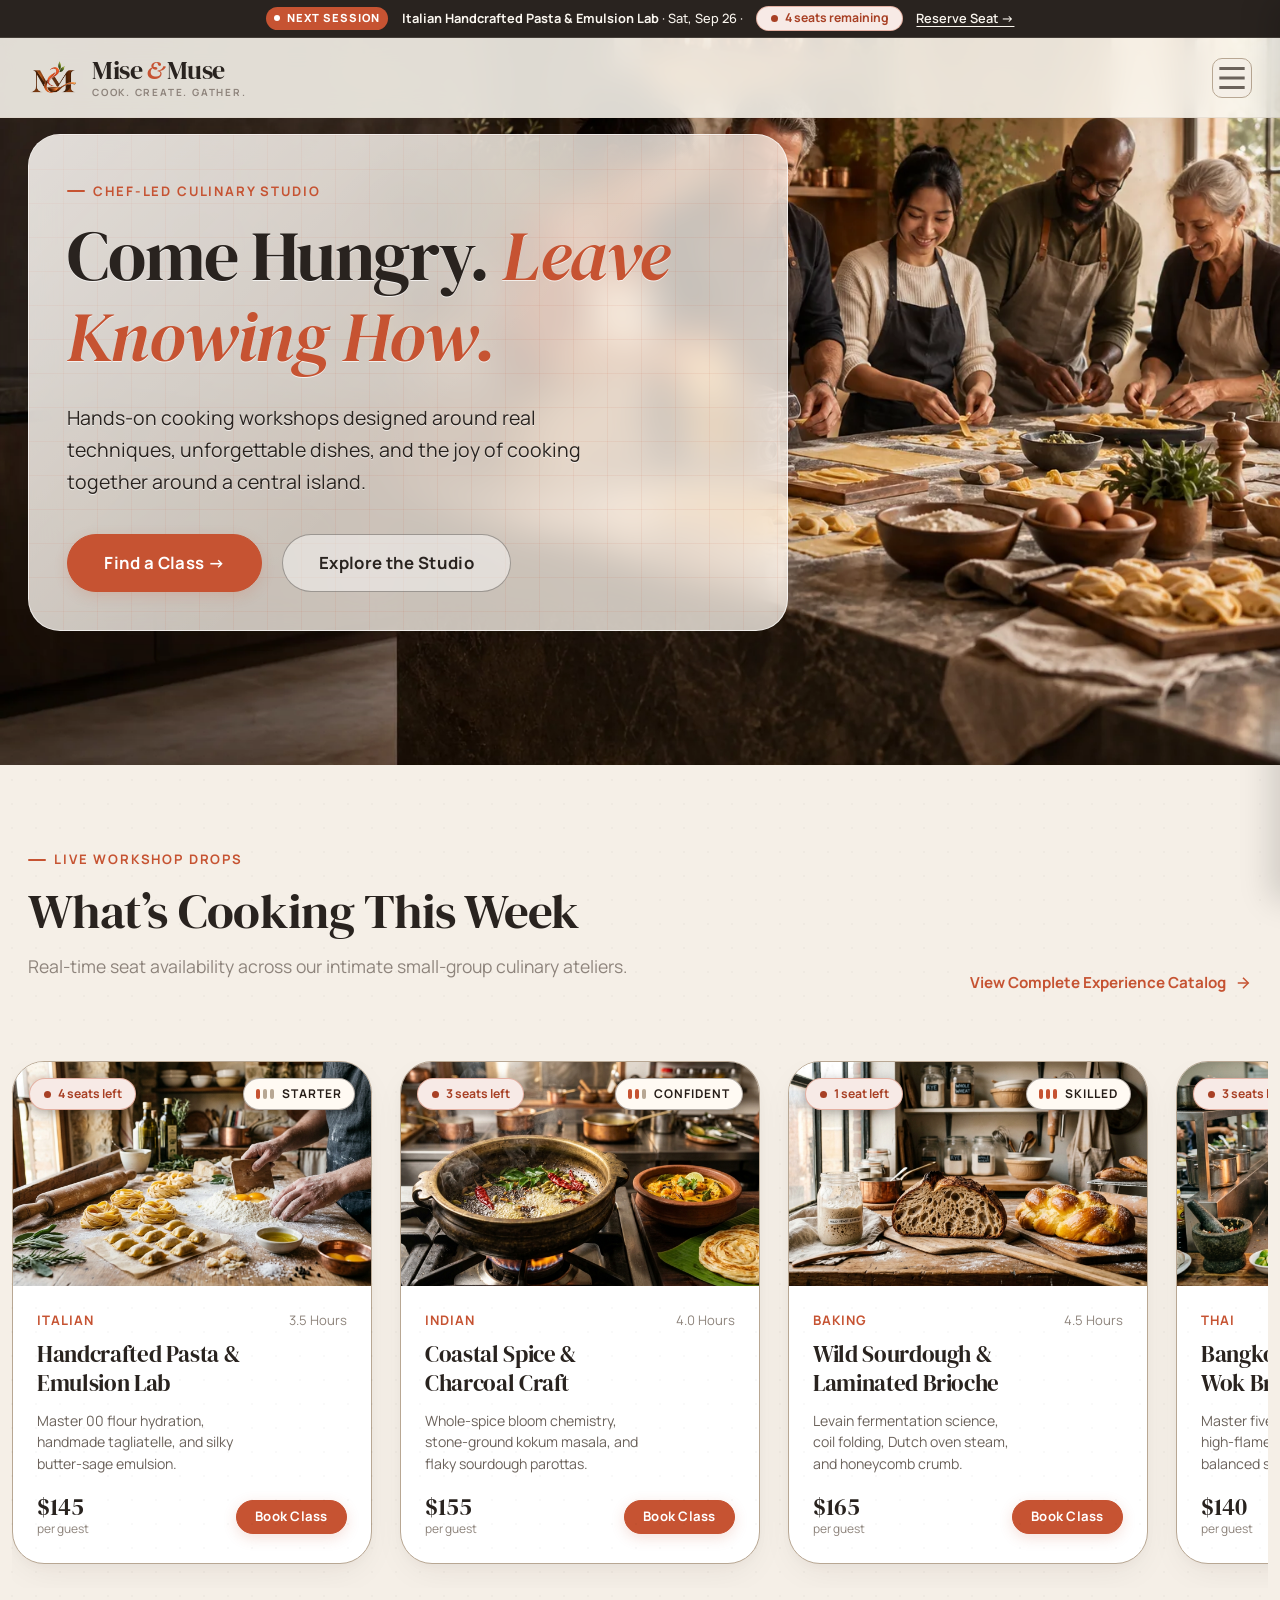
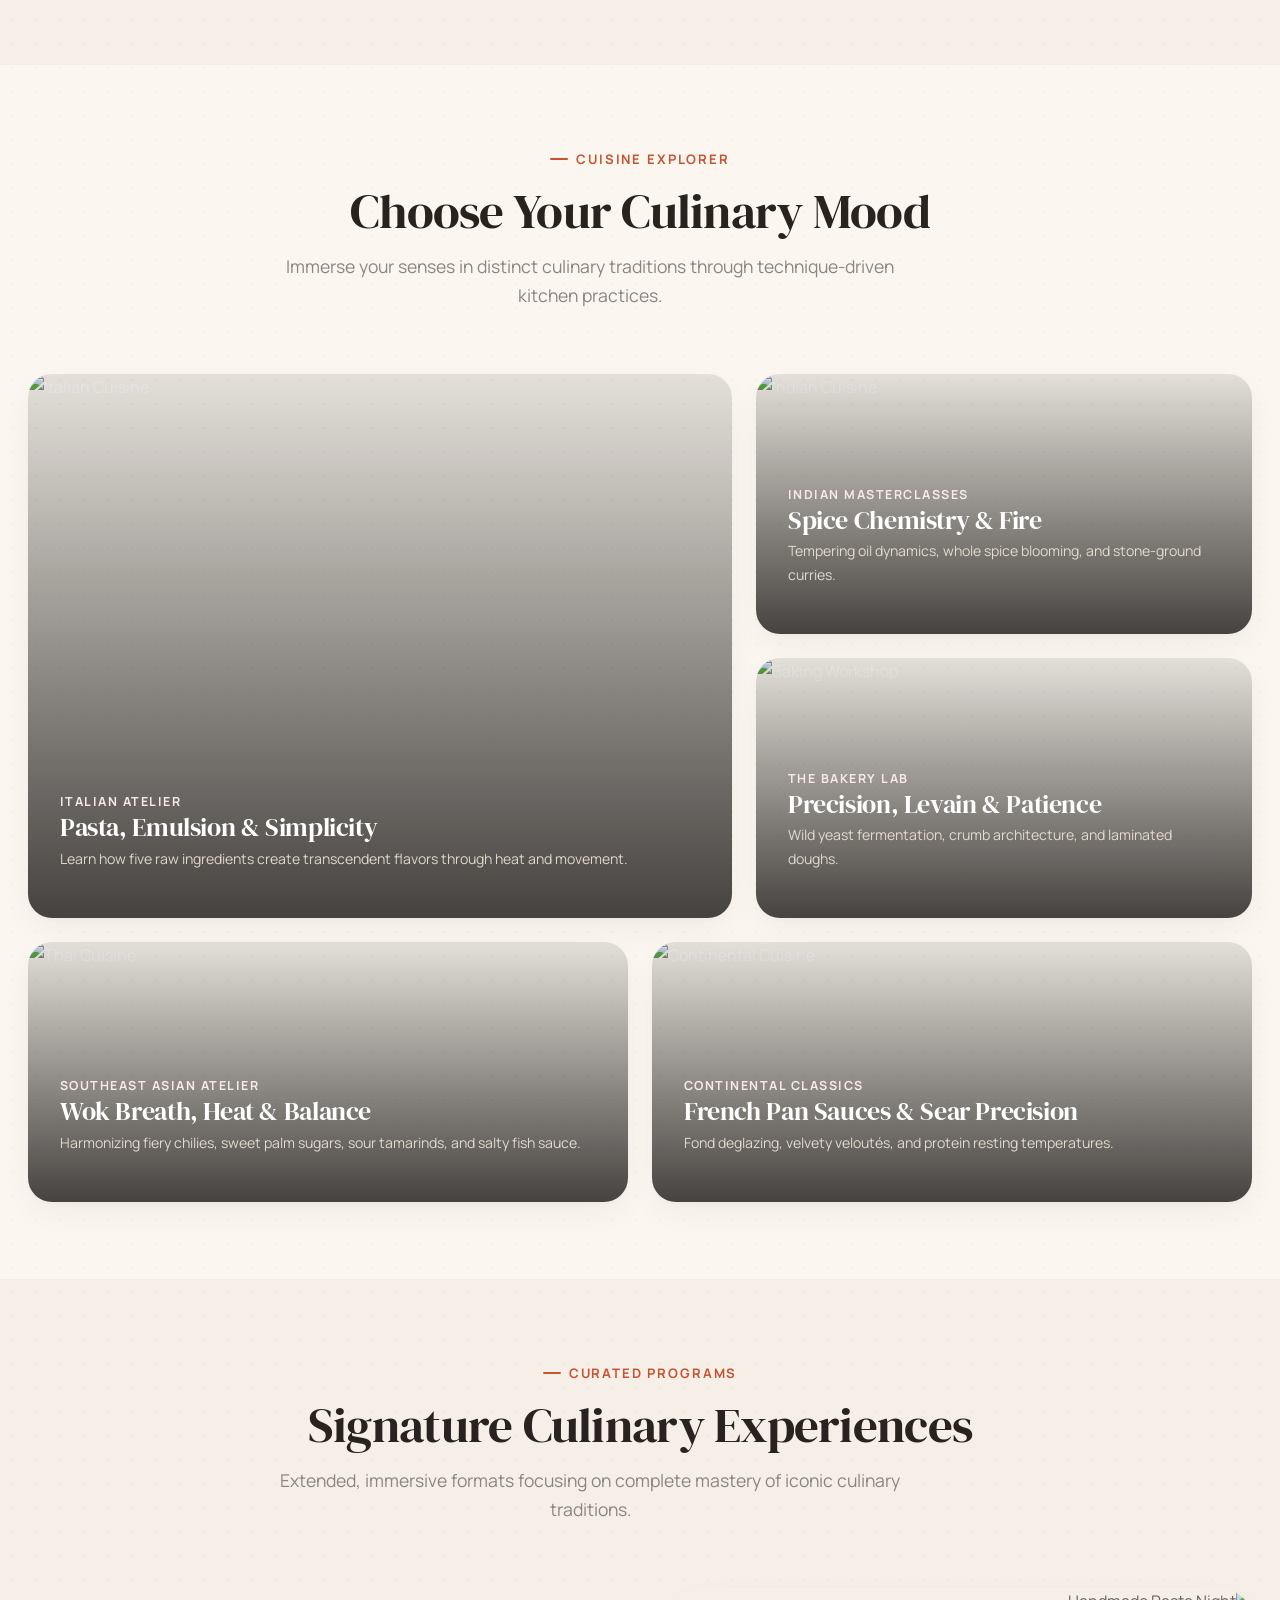
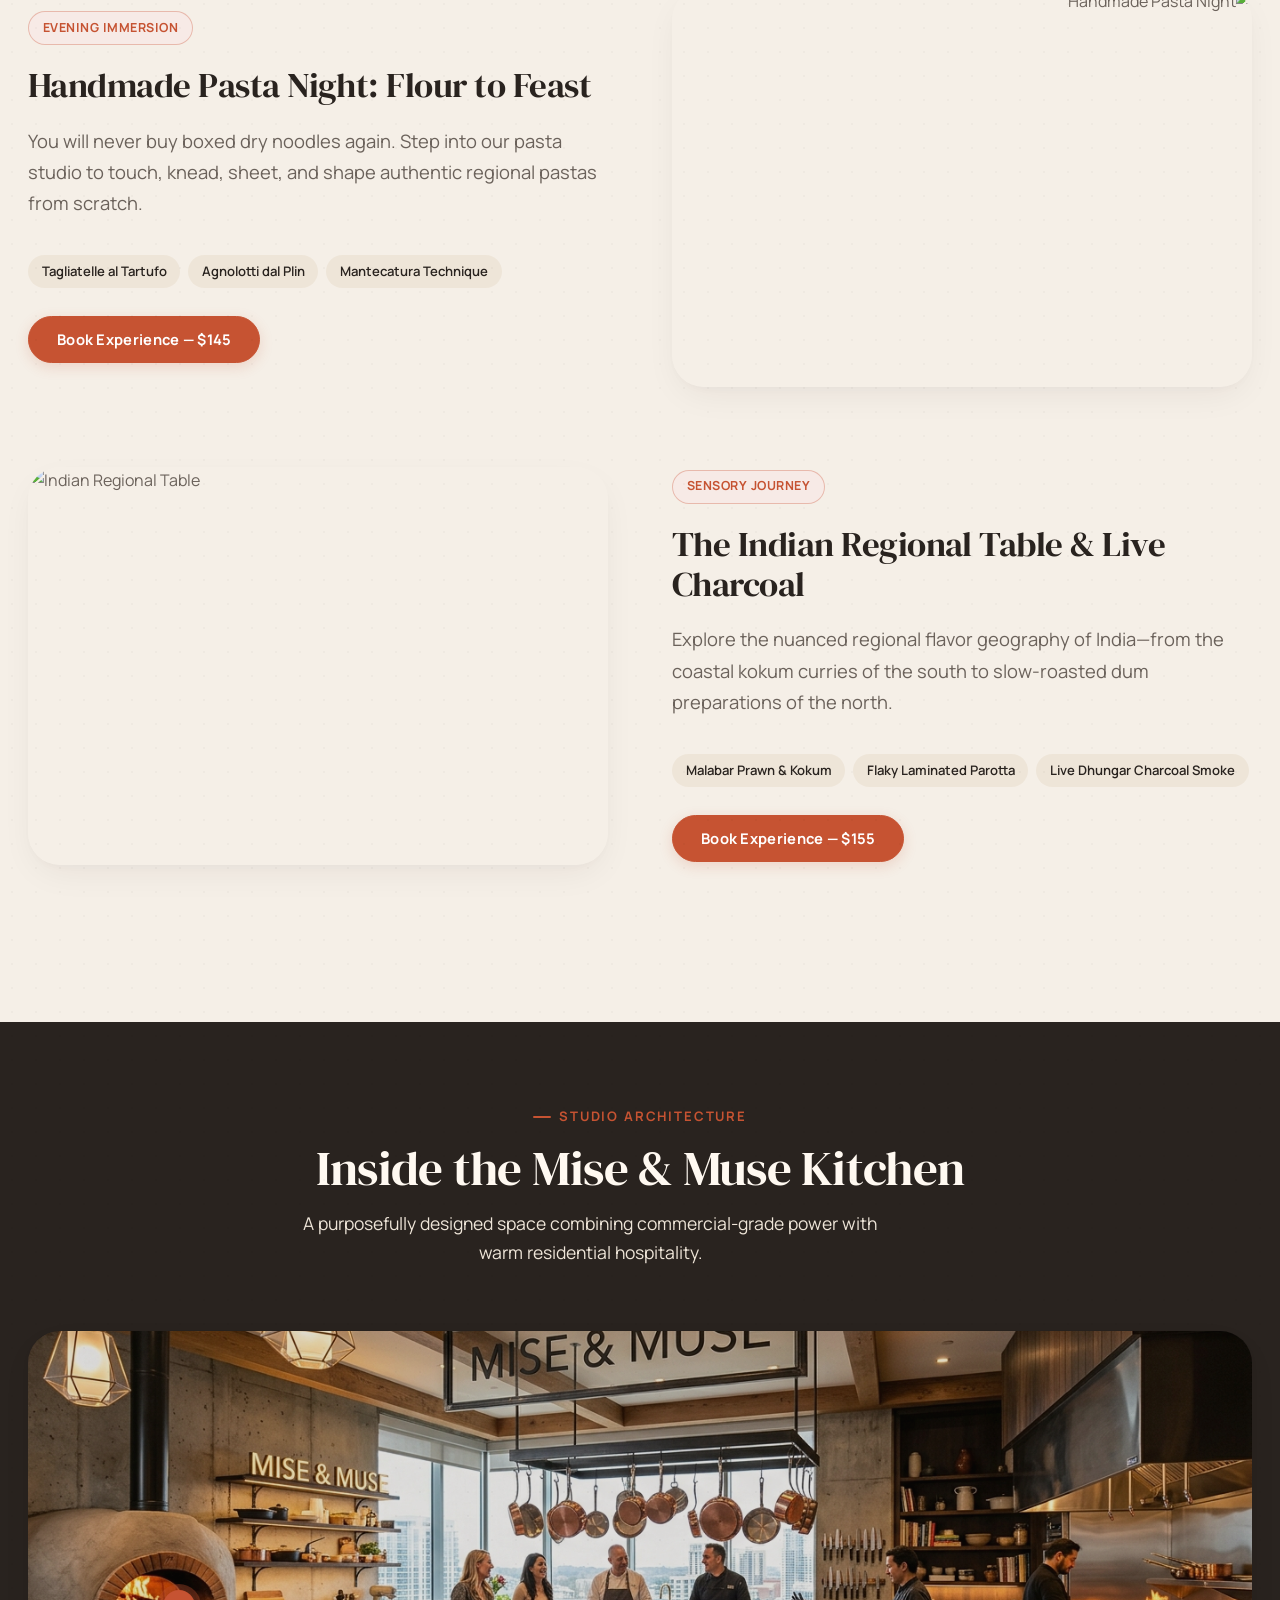
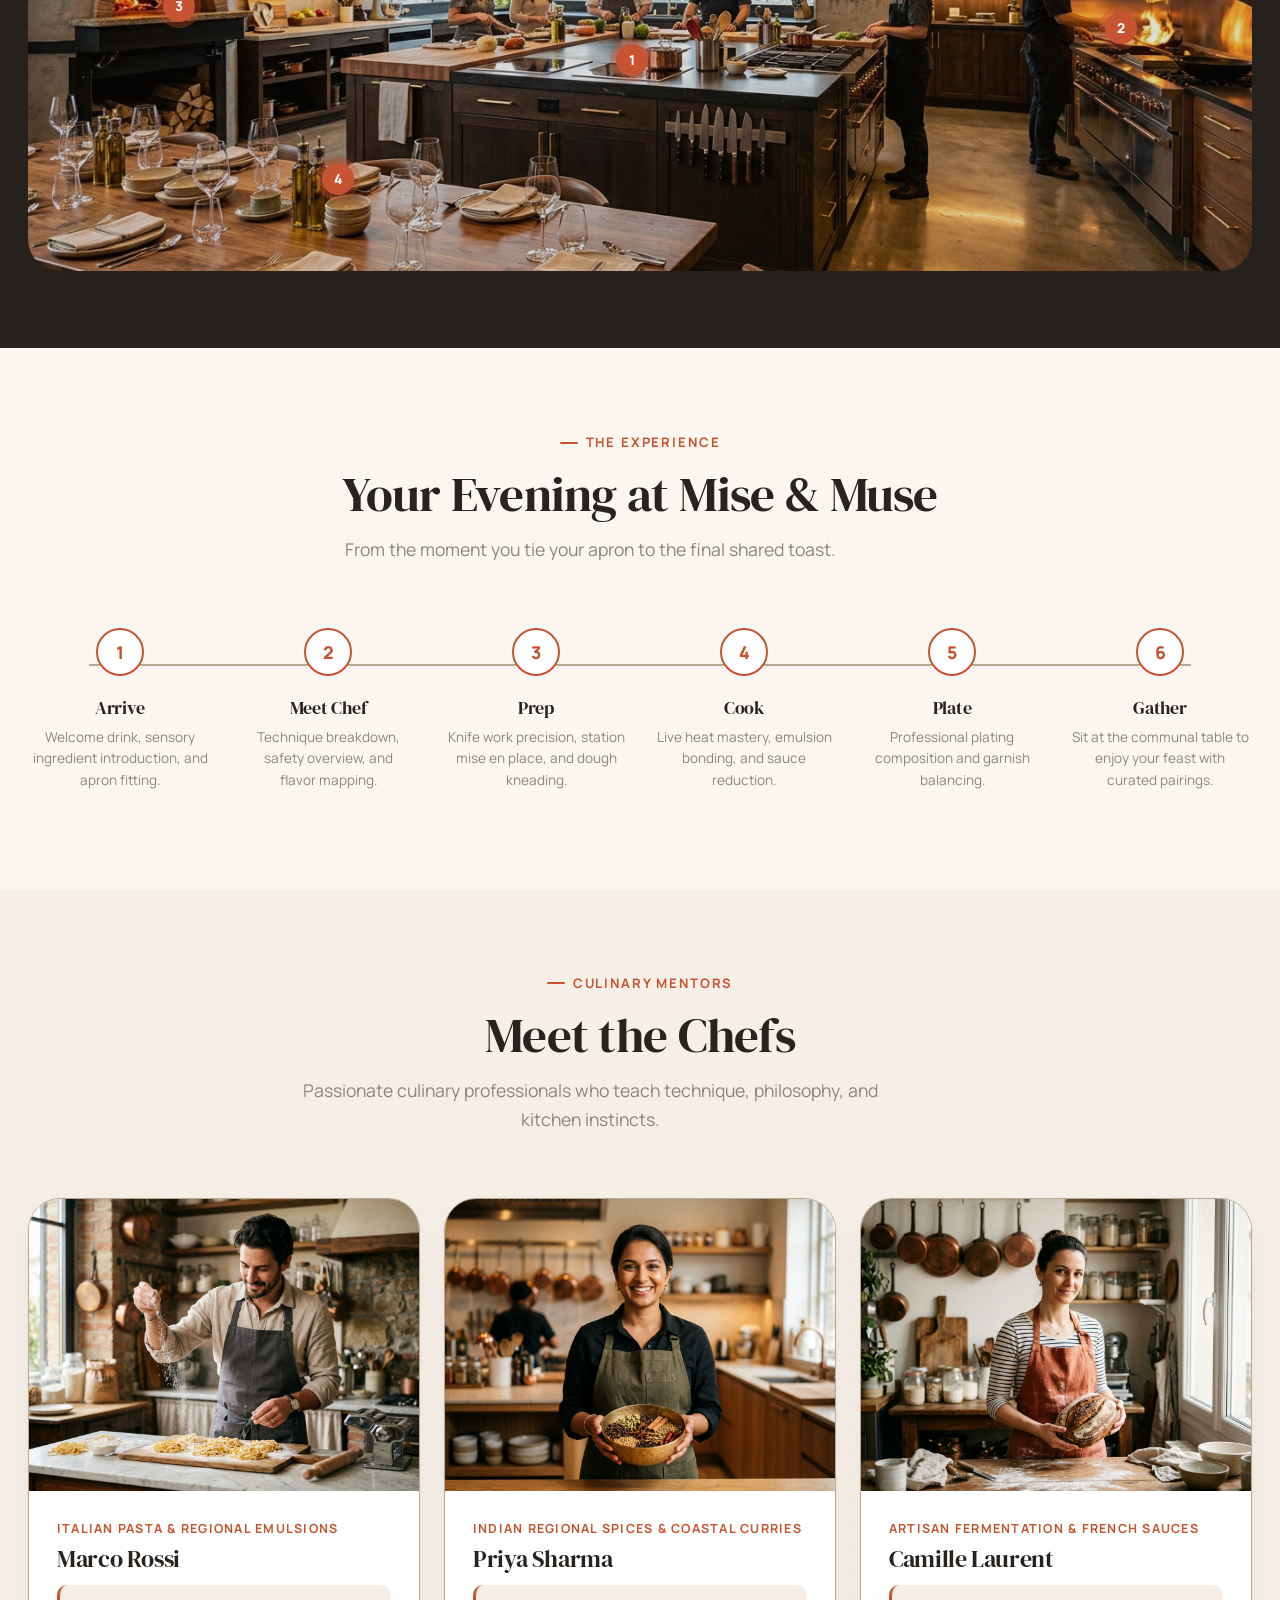
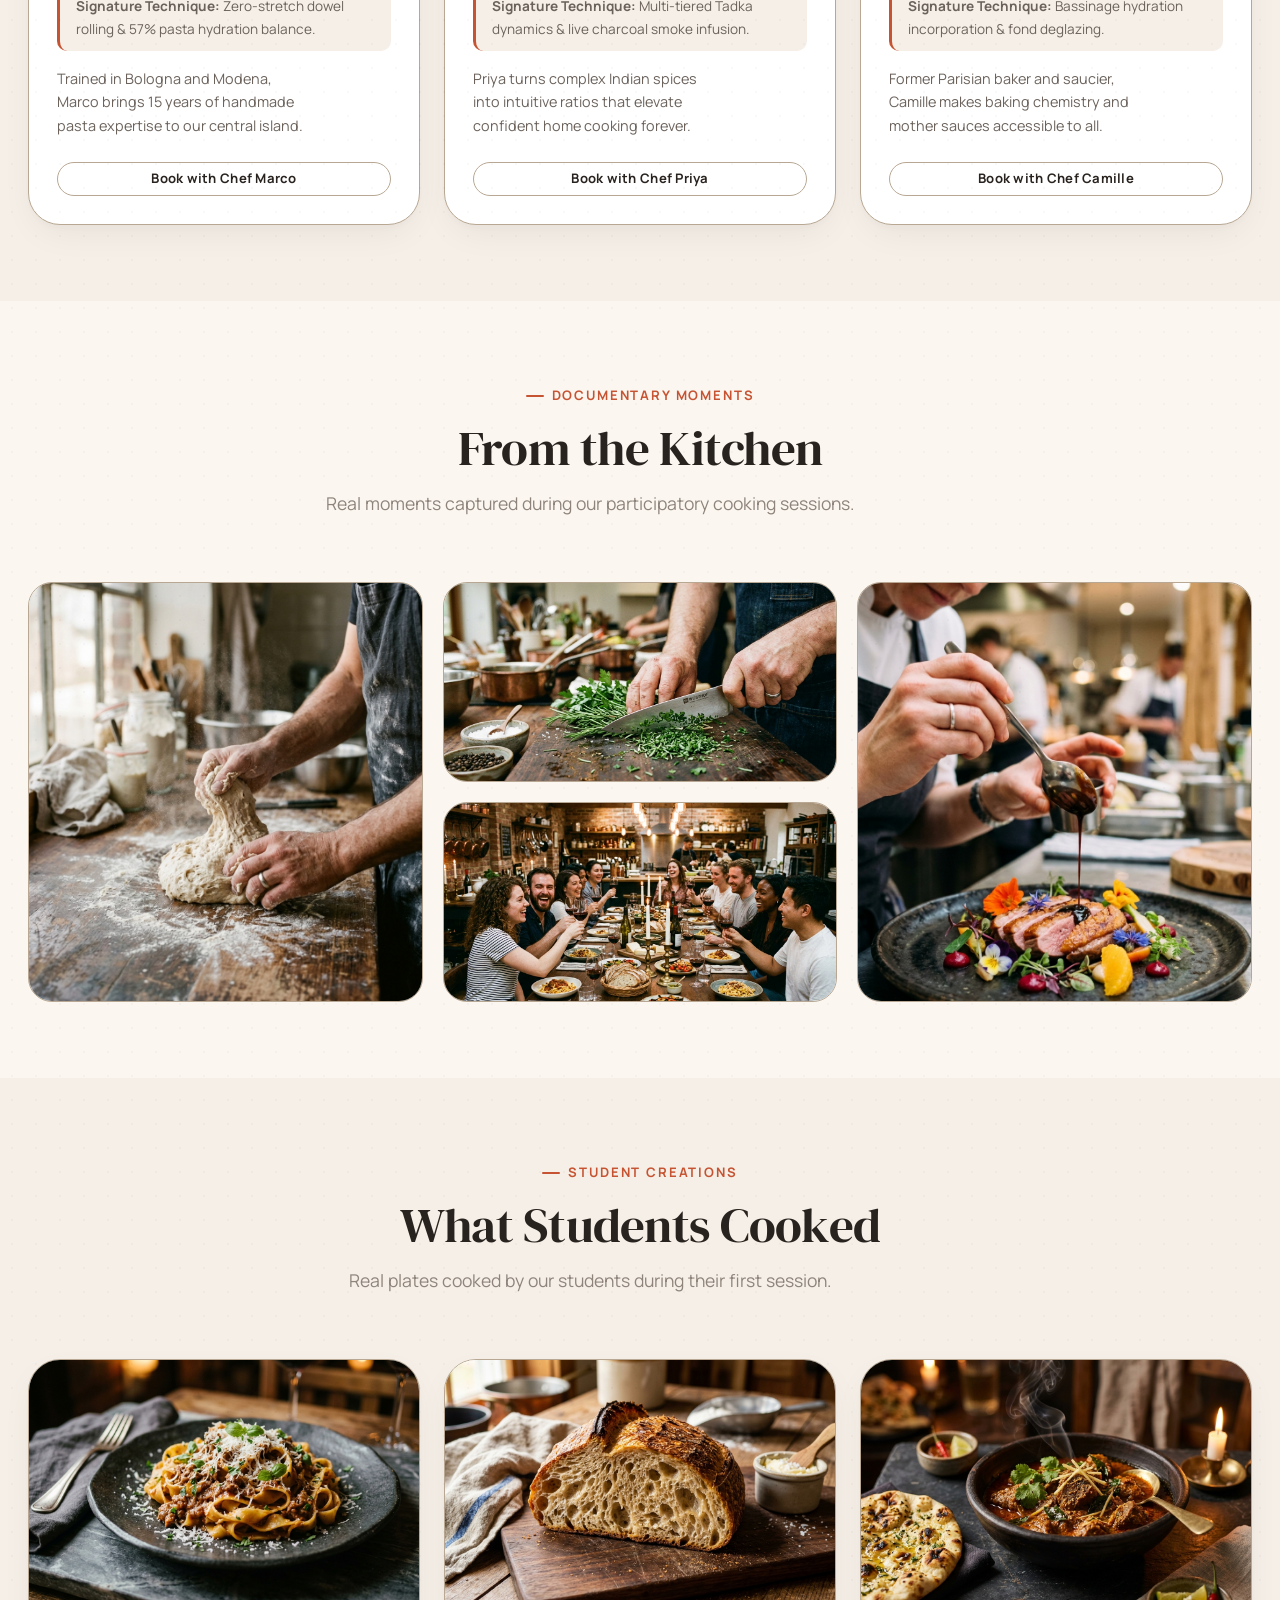
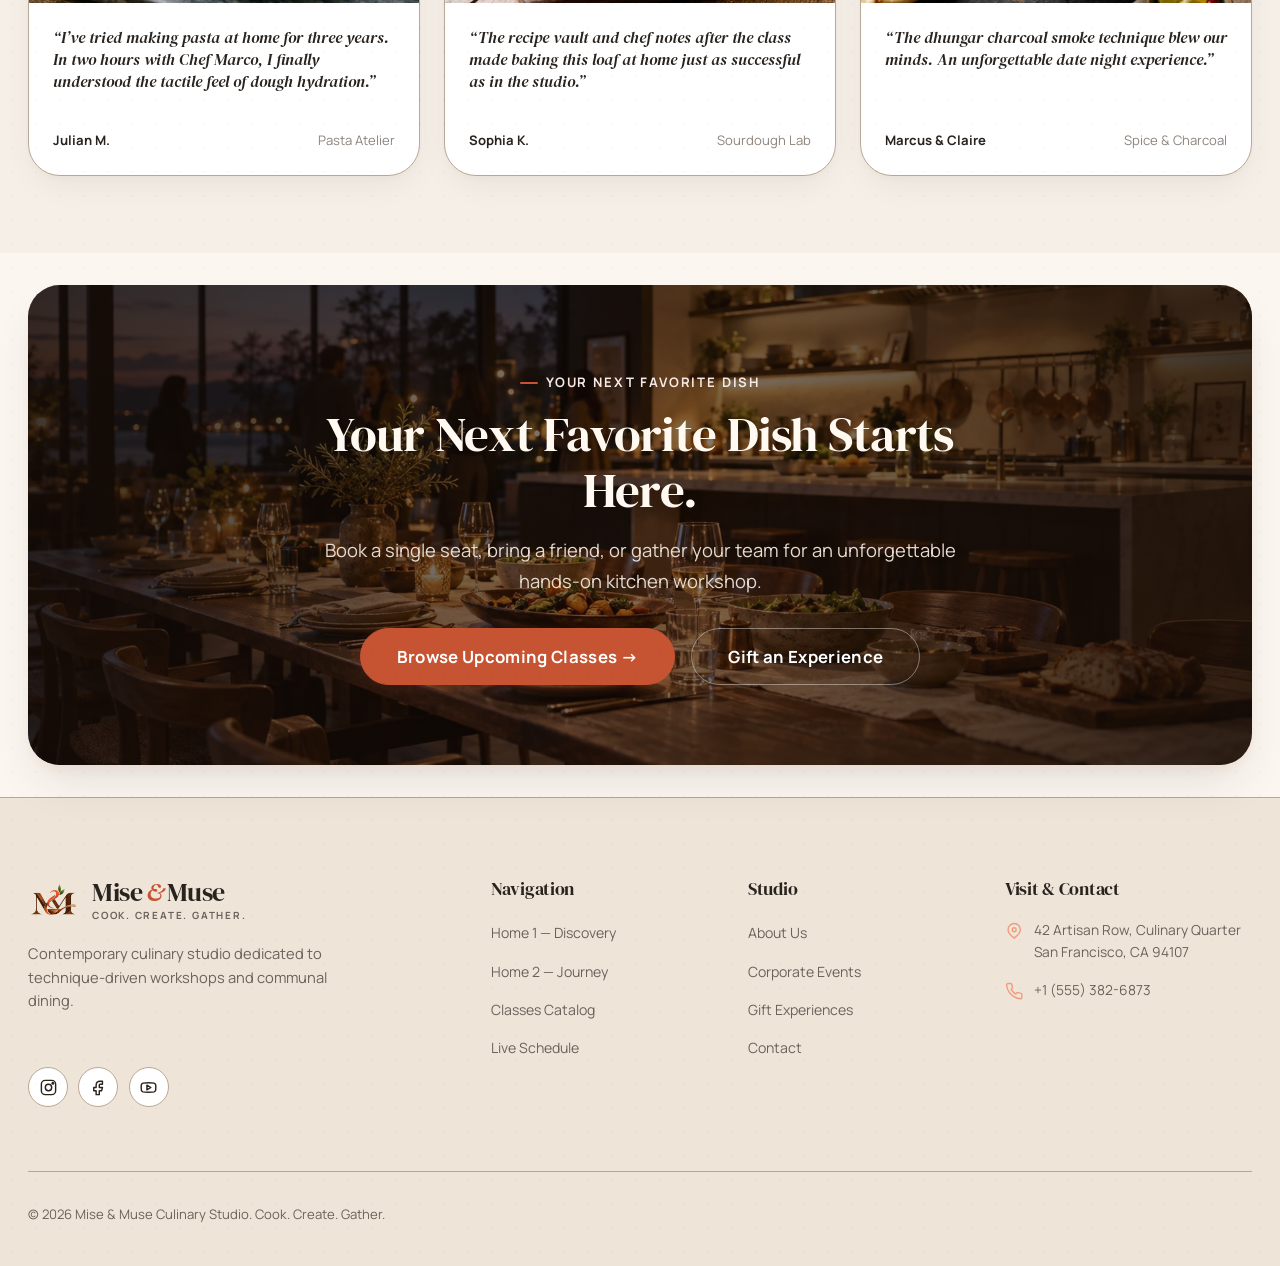
==== index.html @ dfb67cdf "intial changes committed" ====
<!DOCTYPE html>
<html lang="en" dir="ltr" data-theme="light">
<head>
  <meta charset="UTF-8">
  <meta name="viewport" content="width=device-width, initial-scale=1.0">
  <title>Mise & Muse | Culinary Studio — Cook. Create. Gather.</title>
  <meta name="description" content="A 2026 premium culinary experience platform. Chef-led hands-on cooking workshops, live seat availability, sensory discovery, and student recipe vault.">
  
  <!-- Favicon / Browser Icon -->
  <link rel="icon" type="image/png" href="assets/logo.png">
  <link rel="apple-touch-icon" href="assets/logo.png">

  <!-- CSS Stylesheets -->
  <link rel="stylesheet" href="css/main.css">
  <link rel="stylesheet" href="css/header.css">
  <link rel="stylesheet" href="css/buttons.css">
  <link rel="stylesheet" href="css/editorial.css?v=6">
  <link rel="stylesheet" href="css/classes.css?v=2">
  <link rel="stylesheet" href="css/schedule.css">
  <link rel="stylesheet" href="css/booking.css">
  <link rel="stylesheet" href="css/footer.css">
  <link rel="stylesheet" href="css/dark-theme.css">
  <link rel="stylesheet" href="css/rtl.css">
  <link rel="stylesheet" href="css/responsive.css">
</head>
<body class="texture-grain">

  <!-- Live "What's Cooking Next" Top Strip -->
  <div class="live-cooking-strip" id="liveCookingStrip">
    <div class="live-strip-content">
      <span class="live-indicator"><span class="live-pulse"></span> Live Schedule</span>
      <span>Italian Pasta Lab · Saturday · 4 seats remaining</span>
      <a href="classes.html" class="live-strip-link">Reserve Seat →</a>
    </div>
  </div>

  <!-- Sticky Editorial Header -->
  <header class="site-header">
    <div class="container header-container">
      <a href="index.html" class="brand-logo" id="headerBrandLogo" aria-label="Mise & Muse — Cook. Create. Gather. — Home">
        <img src="assets/logo.png" alt="Mise & Muse" class="brand-logo-img">
        <span class="brand-text">
          <span class="brand-name">Mise <span class="brand-amp">&amp;</span> Muse</span>
          <span class="brand-tagline">Cook. Create. Gather.</span>
        </span>
      </a>

      <!-- Desktop Navigation -->
      <nav class="main-nav" aria-label="Main Navigation">
        <a href="index.html" class="nav-link active">Home 1</a>
        <a href="home-journey.html" class="nav-link">Home 2</a>
        <a href="about.html" class="nav-link">About</a>
        <a href="classes.html" class="nav-link">Classes</a>
        <a href="schedule.html" class="nav-link">Schedule</a>
        <a href="gift-experiences.html" class="nav-link">Gift Experiences</a>
        <a href="corporate-events.html" class="nav-link">Corporate</a>
        <a href="contact.html" class="nav-link">Contact</a>
      </nav>

      <!-- Action Controls -->
      <div class="header-actions">
        <a href="dashboard.html" class="btn btn-primary btn-sm" id="btnHeaderMyClasses">Dashboard</a>
        <a href="login.html" class="btn btn-outline btn-xs" style="display:none; @media(min-width:768px){display:inline-flex;}">Student Login</a>
        
        <!-- Theme Toggle -->
        <button class="control-btn theme-toggle-btn" aria-label="Toggle Theme" title="Toggle Light/Dark Theme">
          <svg viewBox="0 0 24 24" fill="none" stroke="currentColor" stroke-width="2"><path d="M21 12.79A9 9 0 1 1 11.21 3 7 7 0 0 0 21 12.79z"></path></svg>
        </button>

        <!-- RTL/LTR Toggle -->
        <button class="control-btn rtl-toggle-btn" aria-label="Toggle Direction" title="Toggle RTL/LTR Direction">
          <svg viewBox="0 0 24 24" fill="none" stroke="currentColor" stroke-width="2"><polyline points="16 3 21 3 21 8"></polyline><line x1="4" y1="20" x2="21" y2="3"></line><polyline points="21 16 21 21 16 21"></polyline><line x1="15" y1="15" x2="21" y2="21"></line><line x1="4" y1="4" x2="9" y2="9"></line></svg>
        </button>

        <!-- Mobile Menu Toggle -->
        <button class="mobile-toggle" aria-label="Toggle mobile menu">
          <span></span>
          <span></span>
          <span></span>
        </button>
      </div>
    </div>
  </header>

  <!-- Mobile Off-Canvas Drawer -->
  <div class="drawer-backdrop"></div>
  <div class="mobile-drawer">
    <div>
      <div class="drawer-header">
        <a href="index.html" class="brand-logo" aria-label="Mise & Muse — Cook. Create. Gather. — Home">
          <img src="assets/logo.png" alt="Mise & Muse" class="brand-logo-img">
          <span class="brand-text">
            <span class="brand-name">Mise <span class="brand-amp">&amp;</span> Muse</span>
            <span class="brand-tagline">Cook. Create. Gather.</span>
          </span>
        </a>
      </div>
      <nav class="drawer-nav">
        <a href="index.html" class="nav-link active">Home 1 — Culinary Experience</a>
        <a href="home-journey.html" class="nav-link">Home 2 — The Culinary Journey</a>
        <a href="about.html" class="nav-link">About Our Kitchen</a>
        <a href="classes.html" class="nav-link">Classes & Workshops</a>
        <a href="schedule.html" class="nav-link">Live Schedule & Calendar</a>
        <a href="gift-experiences.html" class="nav-link">Gift Experiences</a>
        <a href="corporate-events.html" class="nav-link">Corporate Team Events</a>
        <a href="contact.html" class="nav-link">Visit & Contact</a>
        <a href="dashboard.html" class="nav-link" style="color:var(--primary); font-weight:700;">My Kitchen & Passport</a>
      </nav>
    </div>
    <div class="drawer-footer">
      <a href="login.html" class="btn btn-outline btn-sm" style="width:100%;">Student Login</a>
      <div class="drawer-controls">
        <button class="btn btn-outline btn-sm theme-toggle-btn" style="flex:1;">Theme</button>
        <button class="btn btn-outline btn-sm rtl-toggle-btn" style="flex:1;">RTL / LTR</button>
      </div>
    </div>
  </div>

  <main>
    <!-- 00 — HERO SECTION -->
    <section class="section section-hero hero-editorial banner-hero" style="--banner-image: url('../assets/banners/home-hero.webp');">
      <div class="container">
        <div class="hero-grid hero-single-banner">
          <div class="hero-content hero-blur-grid">
            <span class="section-eyebrow">Chef-Led Culinary Studio</span>
            <h1 class="hero-title">Come Hungry. <em>Leave Knowing How.</em></h1>
            <p class="hero-lead">
              Hands-on cooking workshops designed around real techniques, unforgettable dishes, and the joy of cooking together around a central island.
            </p>
            <div class="hero-cta-group">
              <a href="classes.html" class="btn btn-primary btn-lg">Find a Class →</a>
              <a href="about.html" class="btn btn-outline btn-lg">Explore the Studio</a>
            </div>
          </div>

        </div>
      </div>
    </section>

    <!-- 01 — WHAT'S COOKING (Horizontal Rail) -->
    <section class="section bg-surface">
      <div class="container">
        <div class="section-header" style="display:flex; justify-content:space-between; align-items:flex-end; flex-wrap:wrap; gap:1.5rem;">
          <div>
            <span class="section-eyebrow">Live Workshop Drops</span>
            <h2>What’s Cooking This Week</h2>
            <p class="section-subtitle">Real-time seat availability across our intimate small-group culinary ateliers.</p>
          </div>
          <a href="classes.html" class="btn-link-editorial">
            View Complete Experience Catalog
            <svg width="18" height="18" viewBox="0 0 24 24" fill="none" stroke="currentColor" stroke-width="2"><line x1="5" y1="12" x2="19" y2="12"></line><polyline points="12 5 19 12 12 19"></polyline></svg>
          </a>
        </div>

        <div class="class-rail-wrap">
          <div class="class-rail-track">
            <!-- Card 1 -->
            <div class="rail-card">
              <article class="class-card">
                <div class="class-card-media">
                  <img src="images/classes/pasta-lab.jpg" alt="Italian Handcrafted Pasta" class="class-card-img">
                  <div class="class-card-badges">
                    <span class="seat-pill status-few">4 seats left</span>
                    <span class="difficulty-pill" data-level="STARTER">
                      <span class="difficulty-bars"><span class="difficulty-bar"></span><span class="difficulty-bar"></span><span class="difficulty-bar"></span></span>
                      Starter
                    </span>
                  </div>
                </div>
                <div class="class-card-body">
                  <div class="class-card-meta-top">
                    <span class="class-cuisine-tag">Italian</span>
                    <span>3.5 Hours</span>
                  </div>
                  <h3 class="class-card-title"><a href="class-detail.html?id=pasta-lab"><span>Handcrafted Pasta &amp;</span><span>Emulsion Lab</span></a></h3>
                  <p class="class-skill-summary"><span>Master 00 flour hydration,</span><span>handmade tagliatelle, and silky</span><span>butter-sage emulsion.</span></p>
                  <div class="class-card-footer">
                    <div class="class-price">
                      <span class="price-amount">$145</span>
                      <span class="price-unit">per guest</span>
                    </div>
                    <button class="btn btn-primary btn-sm" onclick="window.openBookingModal('pasta-lab')">Book Class</button>
                  </div>
                </div>
              </article>
            </div>

            <!-- Card 2 -->
            <div class="rail-card">
              <article class="class-card">
                <div class="class-card-media">
                  <img src="images/classes/spice-technique.jpg" alt="Modern Indian Coastal Spice" class="class-card-img">
                  <div class="class-card-badges">
                    <span class="seat-pill status-available">3 seats left</span>
                    <span class="difficulty-pill" data-level="CONFIDENT">
                      <span class="difficulty-bars"><span class="difficulty-bar"></span><span class="difficulty-bar"></span><span class="difficulty-bar"></span></span>
                      Confident
                    </span>
                  </div>
                </div>
                <div class="class-card-body">
                  <div class="class-card-meta-top">
                    <span class="class-cuisine-tag">Indian</span>
                    <span>4.0 Hours</span>
                  </div>
                  <h3 class="class-card-title"><a href="class-detail.html?id=spice-technique"><span>Coastal Spice &amp;</span><span>Charcoal Craft</span></a></h3>
                  <p class="class-skill-summary"><span>Whole-spice bloom chemistry,</span><span>stone-ground kokum masala, and</span><span>flaky sourdough parottas.</span></p>
                  <div class="class-card-footer">
                    <div class="class-price">
                      <span class="price-amount">$155</span>
                      <span class="price-unit">per guest</span>
                    </div>
                    <button class="btn btn-primary btn-sm" onclick="window.openBookingModal('spice-technique')">Book Class</button>
                  </div>
                </div>
              </article>
            </div>

            <!-- Card 3 -->
            <div class="rail-card">
              <article class="class-card">
                <div class="class-card-media">
                  <img src="images/classes/artisan-sourdough.jpg" alt="Wild Sourdough" class="class-card-img">
                  <div class="class-card-badges">
                    <span class="seat-pill status-few">1 seat left</span>
                    <span class="difficulty-pill" data-level="SKILLED">
                      <span class="difficulty-bars"><span class="difficulty-bar"></span><span class="difficulty-bar"></span><span class="difficulty-bar"></span></span>
                      Skilled
                    </span>
                  </div>
                </div>
                <div class="class-card-body">
                  <div class="class-card-meta-top">
                    <span class="class-cuisine-tag">Baking</span>
                    <span>4.5 Hours</span>
                  </div>
                  <h3 class="class-card-title"><a href="class-detail.html?id=artisan-sourdough"><span>Wild Sourdough &amp;</span><span>Laminated Brioche</span></a></h3>
                  <p class="class-skill-summary"><span>Levain fermentation science,</span><span>coil folding, Dutch oven steam,</span><span>and honeycomb crumb.</span></p>
                  <div class="class-card-footer">
                    <div class="class-price">
                      <span class="price-amount">$165</span>
                      <span class="price-unit">per guest</span>
                    </div>
                    <button class="btn btn-primary btn-sm" onclick="window.openBookingModal('artisan-sourdough')">Book Class</button>
                  </div>
                </div>
              </article>
            </div>

            <!-- Card 4 -->
            <div class="rail-card">
              <article class="class-card">
                <div class="class-card-media">
                  <img src="images/classes/bangkok-street.jpg" alt="Thai Street Food" class="class-card-img">
                  <div class="class-card-badges">
                    <span class="seat-pill status-available">3 seats left</span>
                    <span class="difficulty-pill" data-level="CONFIDENT">
                      <span class="difficulty-bars"><span class="difficulty-bar"></span><span class="difficulty-bar"></span><span class="difficulty-bar"></span></span>
                      Confident
                    </span>
                  </div>
                </div>
                <div class="class-card-body">
                  <div class="class-card-meta-top">
                    <span class="class-cuisine-tag">Thai</span>
                    <span>3.5 Hours</span>
                  </div>
                  <h3 class="class-card-title"><a href="class-detail.html?id=bangkok-street-lab"><span>Bangkok Market:</span><span>Wok Breath &amp; Balance</span></a></h3>
                  <p class="class-skill-summary"><span>Master five Thai flavor pillars,</span><span>high-flame wok control, and</span><span>balanced street-food sauces.</span></p>
                  <div class="class-card-footer">
                    <div class="class-price">
                      <span class="price-amount">$140</span>
                      <span class="price-unit">per guest</span>
                    </div>
                    <button class="btn btn-primary btn-sm" onclick="window.openBookingModal('bangkok-street-lab')">Book Class</button>
                  </div>
                </div>
              </article>
            </div>
          </div>
        </div>
      </div>
    </section>

    <!-- 02 — CHOOSE YOUR CULINARY MOOD (Asymmetric Editorial Tiles) -->
    <section class="section">
      <div class="container">
        <div class="section-header text-center">
          <span class="section-eyebrow">Cuisine Explorer</span>
          <h2>Choose Your Culinary Mood</h2>
          <p class="section-subtitle">Immerse your senses in distinct culinary traditions through technique-driven kitchen practices.</p>
        </div>

        <div class="mood-tiles-grid">
          <a href="classes.html?cuisine=Italian" class="mood-tile mood-tile-1">
            <img src="https://images.unsplash.com/photo-1546549032-9571cd6b27df?q=80&w=1000&auto=format&fit=crop" alt="Italian Cuisine" class="mood-tile-bg">
            <div class="mood-tile-content">
              <span class="mood-tile-cuisine">Italian Atelier</span>
              <h3 class="mood-tile-title">Pasta, Emulsion & Simplicity</h3>
              <p class="mood-tile-sub">Learn how five raw ingredients create transcendent flavors through heat and movement.</p>
            </div>
          </a>

          <a href="classes.html?cuisine=Indian" class="mood-tile mood-tile-2">
            <img src="https://images.unsplash.com/photo-1589302168068-964664d93dc0?q=80&w=800&auto=format&fit=crop" alt="Indian Cuisine" class="mood-tile-bg">
            <div class="mood-tile-content">
              <span class="mood-tile-cuisine">Indian Masterclasses</span>
              <h3 class="mood-tile-title">Spice Chemistry & Fire</h3>
              <p class="mood-tile-sub">Tempering oil dynamics, whole spice blooming, and stone-ground curries.</p>
            </div>
          </a>

          <a href="classes.html?cuisine=Baking" class="mood-tile mood-tile-3">
            <img src="https://images.unsplash.com/photo-1555507036-ab1f4038808a?q=80&w=800&auto=format&fit=crop" alt="Baking Workshop" class="mood-tile-bg">
            <div class="mood-tile-content">
              <span class="mood-tile-cuisine">The Bakery Lab</span>
              <h3 class="mood-tile-title">Precision, Levain & Patience</h3>
              <p class="mood-tile-sub">Wild yeast fermentation, crumb architecture, and laminated doughs.</p>
            </div>
          </a>

          <a href="classes.html?cuisine=Thai" class="mood-tile mood-tile-4">
            <img src="https://images.unsplash.com/photo-1569718212165-3a8278d5f624?q=80&w=800&auto=format&fit=crop" alt="Thai Cuisine" class="mood-tile-bg">
            <div class="mood-tile-content">
              <span class="mood-tile-cuisine">Southeast Asian Atelier</span>
              <h3 class="mood-tile-title">Wok Breath, Heat & Balance</h3>
              <p class="mood-tile-sub">Harmonizing fiery chilies, sweet palm sugars, sour tamarinds, and salty fish sauce.</p>
            </div>
          </a>

          <a href="classes.html?cuisine=Continental" class="mood-tile mood-tile-5">
            <img src="https://images.unsplash.com/photo-1544025162-d76694265947?q=80&w=800&auto=format&fit=crop" alt="Continental Cuisine" class="mood-tile-bg">
            <div class="mood-tile-content">
              <span class="mood-tile-cuisine">Continental Classics</span>
              <h3 class="mood-tile-title">French Pan Sauces & Sear Precision</h3>
              <p class="mood-tile-sub">Fond deglazing, velvety veloutés, and protein resting temperatures.</p>
            </div>
          </a>
        </div>
      </div>
    </section>

    <!-- 03 — SIGNATURE EXPERIENCES (Varied Split Layouts) -->
    <section class="section bg-surface">
      <div class="container">
        <div class="section-header text-center">
          <span class="section-eyebrow">Curated Programs</span>
          <h2>Signature Culinary Experiences</h2>
          <p class="section-subtitle">Extended, immersive formats focusing on complete mastery of iconic culinary traditions.</p>
        </div>

        <!-- Experience 1 -->
        <div class="signature-experience-item">
          <div class="sig-media">
            <img src="https://images.unsplash.com/photo-1556761223-4c4282c73f77?q=80&w=1000&auto=format&fit=crop" alt="Handmade Pasta Night" class="sig-img">
          </div>
          <div class="sig-content">
            <span class="badge badge-primary">Evening Immersion</span>
            <h3 style="font-size:2.2rem;">Handmade Pasta Night: Flour to Feast</h3>
            <p class="lead">
              You will never buy boxed dry noodles again. Step into our pasta studio to touch, knead, sheet, and shape authentic regional pastas from scratch.
            </p>
            <div class="sig-dishes-tags">
              <span class="sig-dish-tag">Tagliatelle al Tartufo</span>
              <span class="sig-dish-tag">Agnolotti dal Plin</span>
              <span class="sig-dish-tag">Mantecatura Technique</span>
            </div>
            <div style="margin-top:0.5rem;">
              <button class="btn btn-primary" onclick="window.openBookingModal('pasta-lab')">Book Experience — $145</button>
            </div>
          </div>
        </div>

        <!-- Experience 2 -->
        <div class="signature-experience-item">
          <div class="sig-media">
            <img src="https://images.unsplash.com/photo-1618449840665-9ed506d73a34?q=80&w=1000&auto=format&fit=crop" alt="Indian Regional Table" class="sig-img">
          </div>
          <div class="sig-content">
            <span class="badge badge-primary">Sensory Journey</span>
            <h3 style="font-size:2.2rem;">The Indian Regional Table & Live Charcoal</h3>
            <p class="lead">
              Explore the nuanced regional flavor geography of India—from the coastal kokum curries of the south to slow-roasted dum preparations of the north.
            </p>
            <div class="sig-dishes-tags">
              <span class="sig-dish-tag">Malabar Prawn & Kokum</span>
              <span class="sig-dish-tag">Flaky Laminated Parotta</span>
              <span class="sig-dish-tag">Live Dhungar Charcoal Smoke</span>
            </div>
            <div style="margin-top:0.5rem;">
              <button class="btn btn-primary" onclick="window.openBookingModal('spice-technique')">Book Experience — $155</button>
            </div>
          </div>
        </div>
      </div>
    </section>

    <!-- 04 — INSIDE THE KITCHEN (Interactive Hotspots) -->
    <section class="section bg-espresso text-light">
      <div class="container">
        <div class="section-header text-center">
          <span class="section-eyebrow">Studio Architecture</span>
          <h2>Inside the Mise & Muse Kitchen</h2>
          <p class="section-subtitle" style="color:var(--oat);">
            A purposefully designed space combining commercial-grade power with warm residential hospitality.
          </p>
        </div>

        <div class="kitchen-blueprint-wrap">
          <img src="assets/studio-architecture.jpg" alt="Mise & Muse luxury studio kitchen interior and culinary architecture" class="kitchen-blueprint-img">

          <!-- Hotspot 1: Central Island -->
          <div class="hotspot-item" style="top: 58%; left: 48%;">
            <button class="hotspot-pin" aria-label="Central Cooking Island">1</button>
            <div class="hotspot-popover">
              <h4 class="hotspot-popover-title">Central Atelier Island</h4>
              <p style="margin:0; font-size:0.82rem;">12 individual butcher block workstations with induction hobs and Japanese Santoku cutlery.</p>
            </div>
          </div>

          <!-- Hotspot 2: High BTU Wok Station -->
          <div class="hotspot-item" style="top: 52%; left: 88%;">
            <button class="hotspot-pin" aria-label="Wok & Live Fire Station">2</button>
            <div class="hotspot-popover">
              <h4 class="hotspot-popover-title">Live Flame & Wok Range</h4>
              <p style="margin:0; font-size:0.82rem;">100k BTU burner bays delivering genuine wok hei for our Southeast Asian and stir-fry workshops.</p>
            </div>
          </div>

          <!-- Hotspot 3: Stone Baking Deck -->
          <div class="hotspot-item" style="top: 48%; left: 11%;">
            <button class="hotspot-pin" aria-label="Artisan Bakery Deck">3</button>
            <div class="hotspot-popover">
              <h4 class="hotspot-popover-title">Deck Ovens & Proofer</h4>
              <p style="margin:0; font-size:0.82rem;">Refractory stone deck ovens capable of 900°F pizza baking and injected steam sourdough expansion.</p>
            </div>
          </div>

          <!-- Hotspot 4: Communal Gathering Table -->
          <div class="hotspot-item" style="top: 80%; left: 24%;">
            <button class="hotspot-pin" aria-label="Communal Gathering Table">4</button>
            <div class="hotspot-popover">
              <h4 class="hotspot-popover-title">The Long Table</h4>
              <p style="margin:0; font-size:0.82rem;">Reclaimed solid walnut table where students sit with their chef to dine, toast, and share stories.</p>
            </div>
          </div>
        </div>
      </div>
    </section>

    <!-- 05 — YOUR EVENING AT MISE & MUSE (Horizontal Journey) -->
    <section class="section">
      <div class="container">
        <div class="section-header text-center">
          <span class="section-eyebrow">The Experience</span>
          <h2>Your Evening at Mise & Muse</h2>
          <p class="section-subtitle">From the moment you tie your apron to the final shared toast.</p>
        </div>

        <div class="journey-track">
          <div class="journey-step">
            <div class="journey-step-num">1</div>
            <h4 class="journey-step-title">Arrive</h4>
            <p class="journey-step-desc">Welcome drink, sensory ingredient introduction, and apron fitting.</p>
          </div>
          <div class="journey-step">
            <div class="journey-step-num">2</div>
            <h4 class="journey-step-title">Meet Chef</h4>
            <p class="journey-step-desc">Technique breakdown, safety overview, and flavor mapping.</p>
          </div>
          <div class="journey-step">
            <div class="journey-step-num">3</div>
            <h4 class="journey-step-title">Prep</h4>
            <p class="journey-step-desc">Knife work precision, station mise en place, and dough kneading.</p>
          </div>
          <div class="journey-step">
            <div class="journey-step-num">4</div>
            <h4 class="journey-step-title">Cook</h4>
            <p class="journey-step-desc">Live heat mastery, emulsion bonding, and sauce reduction.</p>
          </div>
          <div class="journey-step">
            <div class="journey-step-num">5</div>
            <h4 class="journey-step-title">Plate</h4>
            <p class="journey-step-desc">Professional plating composition and garnish balancing.</p>
          </div>
          <div class="journey-step">
            <div class="journey-step-num">6</div>
            <h4 class="journey-step-title">Gather</h4>
            <p class="journey-step-desc">Sit at the communal table to enjoy your feast with curated pairings.</p>
          </div>
        </div>
      </div>
    </section>

    <!-- 06 — MEET THE CHEFS (Editorial Chef Cards) -->
    <section class="section bg-surface">
      <div class="container">
        <div class="section-header text-center">
          <span class="section-eyebrow">Culinary Mentors</span>
          <h2>Meet the Chefs</h2>
          <p class="section-subtitle">Passionate culinary professionals who teach technique, philosophy, and kitchen instincts.</p>
        </div>

        <div class="chef-spotlight-grid">
          <!-- Chef 1 -->
          <article class="chef-spotlight-card">
            <div class="chef-card-media">
              <img src="assets/chefs/chef-marco.jpg" alt="Chef Marco Rossi" class="chef-card-img" loading="lazy">
            </div>
            <div class="chef-card-body">
              <span class="chef-specialty">Italian Pasta & Regional Emulsions</span>
              <h3 class="chef-name">Marco Rossi</h3>
              <div class="chef-signature-tech">
                <strong>Signature Technique:</strong> Zero-stretch dowel rolling & 57% pasta hydration balance.
              </div>
              <p class="chef-bio"><span>Trained in Bologna and Modena,</span><span>Marco brings 15 years of handmade</span><span>pasta expertise to our central island.</span></p>
              <button class="btn btn-outline btn-sm" onclick="window.openBookingModal('pasta-lab')">Book with Chef Marco</button>
            </div>
          </article>

          <!-- Chef 2 -->
          <article class="chef-spotlight-card">
            <div class="chef-card-media">
              <img src="assets/chefs/chef-priya.jpg" alt="Chef Priya Sharma" class="chef-card-img" loading="lazy">
            </div>
            <div class="chef-card-body">
              <span class="chef-specialty">Indian Regional Spices & Coastal Curries</span>
              <h3 class="chef-name">Priya Sharma</h3>
              <div class="chef-signature-tech">
                <strong>Signature Technique:</strong> Multi-tiered Tadka dynamics & live charcoal smoke infusion.
              </div>
              <p class="chef-bio"><span>Priya turns complex Indian spices</span><span>into intuitive ratios that elevate</span><span>confident home cooking forever.</span></p>
              <button class="btn btn-outline btn-sm" onclick="window.openBookingModal('spice-technique')">Book with Chef Priya</button>
            </div>
          </article>

          <!-- Chef 3 -->
          <article class="chef-spotlight-card">
            <div class="chef-card-media">
              <img src="assets/chefs/chef-camille.jpg" alt="Chef Camille Laurent" class="chef-card-img" loading="lazy">
            </div>
            <div class="chef-card-body">
              <span class="chef-specialty">Artisan Fermentation & French Sauces</span>
              <h3 class="chef-name">Camille Laurent</h3>
              <div class="chef-signature-tech">
                <strong>Signature Technique:</strong> Bassinage hydration incorporation & fond deglazing.
              </div>
              <p class="chef-bio"><span>Former Parisian baker and saucier,</span><span>Camille makes baking chemistry and</span><span>mother sauces accessible to all.</span></p>
              <button class="btn btn-outline btn-sm" onclick="window.openBookingModal('artisan-sourdough')">Book with Chef Camille</button>
            </div>
          </article>
        </div>
      </div>
    </section>

    <!-- 07 — FROM THE KITCHEN (Asymmetric Moments Gallery) -->
    <section class="section">
      <div class="container">
        <div class="section-header text-center">
          <span class="section-eyebrow">Documentary Moments</span>
          <h2>From the Kitchen</h2>
          <p class="section-subtitle">Real moments captured during our participatory cooking sessions.</p>
        </div>

        <div class="moments-gallery-grid">
          <div class="moment-item moment-1">
            <img src="assets/moments/moment-knead.jpg" alt="Hands kneading rustic sourdough bread dough on a flour-dusted wooden counter" class="moment-img" loading="lazy">
            <span class="moment-label">Flour Hydration & Knead</span>
          </div>
          <div class="moment-item moment-2">
            <img src="assets/moments/moment-herbs.jpg" alt="Chef precisely chopping fresh culinary herbs on a wooden cutting board" class="moment-img" loading="lazy">
            <span class="moment-label">Knife Work & Herb Prep</span>
          </div>
          <div class="moment-item moment-3">
            <img src="assets/moments/moment-plating.jpg" alt="Chef delicately drizzling rich reduction sauce onto roasted duck breast" class="moment-img" loading="lazy">
            <span class="moment-label">Precision Sauce Plating</span>
          </div>
          <div class="moment-item moment-4">
            <img src="assets/moments/moment-dining.jpg" alt="Gathering of students and guests laughing and toasting around the long dinner table" class="moment-img" loading="lazy">
            <span class="moment-label">Gathering at the Long Table</span>
          </div>
        </div>
      </div>
    </section>

    <!-- 08 — WHAT STUDENTS COOKED (Social Proof) -->
    <section class="section bg-surface">
      <div class="container">
        <div class="section-header text-center">
          <span class="section-eyebrow">Student Creations</span>
          <h2>What Students Cooked</h2>
          <p class="section-subtitle">Real plates cooked by our students during their first session.</p>
        </div>

        <div class="student-proof-grid">
          <div class="student-proof-card">
            <div class="proof-media">
              <img src="assets/students/student-tagliatelle.jpg" alt="Student handmade tagliatelle with rich ragù and parmigiano" class="proof-img" loading="lazy">
            </div>
            <div class="proof-body">
              <p class="proof-quote">“I’ve tried making pasta at home for three years. In two hours with Chef Marco, I finally understood the tactile feel of dough hydration.”</p>
              <div class="proof-author">
                <strong>Julian M.</strong>
                <span>Pasta Atelier</span>
              </div>
            </div>
          </div>

          <div class="student-proof-card">
            <div class="proof-media">
              <img src="assets/students/student-sourdough.jpg" alt="Student freshly sliced artisan sourdough loaf showing open crumb" class="proof-img" loading="lazy">
            </div>
            <div class="proof-body">
              <p class="proof-quote">“The recipe vault and chef notes after the class made baking this loaf at home just as successful as in the studio.”</p>
              <div class="proof-author">
                <strong>Sophia K.</strong>
                <span>Sourdough Lab</span>
              </div>
            </div>
          </div>

          <div class="student-proof-card">
            <div class="proof-media">
              <img src="assets/students/student-curry.jpg" alt="Student coastal curry with dhungar charcoal smoke and garlic naan" class="proof-img" loading="lazy">
            </div>
            <div class="proof-body">
              <p class="proof-quote">“The dhungar charcoal smoke technique blew our minds. An unforgettable date night experience.”</p>
              <div class="proof-author">
                <strong>Marcus & Claire</strong>
                <span>Spice & Charcoal</span>
              </div>
            </div>
          </div>
        </div>
      </div>
    </section>

    <!-- 09 — FINAL DRAMATIC CTA BANNER -->
    <section class="container">
      <div class="cta-banner-full" role="img" aria-label="Warmly lit Mise & Muse culinary studio prepared for a shared dinner" style="background-image: url('assets/banners/home-cta.webp'); --banner-image: url('assets/banners/home-cta.webp');">
        <div class="cta-overlay"></div>
        <div class="cta-content">
          <span class="section-eyebrow" style="color:var(--primary-light);">Your Next Favorite Dish</span>
          <h2>Your Next Favorite Dish Starts Here.</h2>
          <p>Book a single seat, bring a friend, or gather your team for an unforgettable hands-on kitchen workshop.</p>
          <div style="display:flex; justify-content:center; gap:1rem; flex-wrap:wrap;">
            <a href="classes.html" class="btn btn-primary btn-lg">Browse Upcoming Classes →</a>
            <a href="gift-experiences.html" class="btn btn-outline-white btn-lg">Gift an Experience</a>
          </div>
        </div>
      </div>
    </section>
  </main>

  <!-- Main Editorial Footer -->
  <footer class="site-footer">
    <div class="container">
      <div class="footer-grid">
        <div class="footer-brand-col">
          <a href="index.html" class="footer-brand-name brand-logo" aria-label="Mise & Muse — Cook. Create. Gather. — Home">
            <img src="assets/logo.png" alt="Mise & Muse" class="brand-logo-img">
            <span class="brand-text">
              <span class="brand-name">Mise <span class="brand-amp">&amp;</span> Muse</span>
              <span class="brand-tagline">Cook. Create. Gather.</span>
            </span>
          </a>
          <p class="footer-desc">
            A 2026 contemporary culinary studio dedicated to technique-driven workshops, sensory discovery, and communal dining.
          </p>
        </div>

        <div>
          <h4 class="footer-nav-title">Experiences</h4>
          <ul class="footer-nav-list">
            <li><a href="classes.html">All Classes</a></li>
            <li><a href="classes.html?cuisine=Italian">Italian Pasta Lab</a></li>
            <li><a href="classes.html?cuisine=Indian">Indian Coastal Spice</a></li>
            <li><a href="classes.html?cuisine=Baking">Artisan Sourdough</a></li>
            <li><a href="classes.html?cuisine=Thai">Bangkok Street Food</a></li>
          </ul>
        </div>

        <div>
          <h4 class="footer-nav-title">Studio</h4>
          <ul class="footer-nav-list">
            <li><a href="about.html">Our Kitchen</a></li>
            <li><a href="schedule.html">Live Calendar</a></li>
            <li><a href="corporate-events.html">Corporate Events</a></li>
            <li><a href="gift-experiences.html">Gift Experiences</a></li>
            <li><a href="contact.html">Contact & FAQ</a></li>
          </ul>
        </div>

        <div>
          <h4 class="footer-nav-title">Student Portal</h4>
          <ul class="footer-nav-list">
            <li><a href="dashboard.html#vault">Recipe Vault</a></li>
            <li><a href="dashboard.html#passport">Taste Passport</a></li>
            <li><a href="login.html">Student Login</a></li>
            <li><a href="register.html">Create Account</a></li>
          </ul>
        </div>
      </div>

      <div class="footer-bottom">
        <div>&copy; 2026 Mise & Muse Culinary Studio. All rights reserved. Cook. Create. Gather.</div>
        <div class="footer-bottom-links">
          <a href="#">Privacy Policy</a>
          <a href="#">Terms of Workshop</a>
          <a href="#">Allergen Policy</a>
        </div>
      </div>
    </div>
  </footer>

  <!-- Scripts -->
  <script src="js/state.js"></script>
  <script src="js/navigation.js"></script>
  <script src="js/booking-modal.js"></script>
  <script src="js/main.js"></script>
</body>
</html>
---- css/main.css ----
/* ==========================================================================
   MISE & MUSE - CORE DESIGN SYSTEM & FOUNDATIONS (2026 Editorial)
   ========================================================================== */

@import url('https://fonts.googleapis.com/css2?family=DM+Serif+Display:ital@0;1&family=Manrope:wght@300;400;500;600;700;800&display=swap');

:root {
  /* Brand Color Tokens */
  --primary: #C65332;
  --primary-hover: #A84025;
  --primary-light: #F7EAE6;
  --primary-glow: rgba(198, 83, 50, 0.18);
  
  --espresso: #29231F;
  --warm-cream: #FBF7F0;
  --oat: #EEE5D8;
  --soft-surface: #F5EFE7;
  --body-text: #6B625B;
  --body-muted: #8E847C;
  --border: #B8A793;
  --border-subtle: #D5C9BA;
  --border-strong: #968470;
  --white: #FFFFFF;

  /* Semantic UI Tokens */
  --bg-main: var(--warm-cream);
  --bg-surface: var(--soft-surface);
  --bg-card: #FFFFFF;
  --bg-subtle: var(--oat);
  --text-main: var(--espresso);
  --text-body: var(--body-text);
  --border-color: var(--border);
  --card-shadow: 0 12px 36px -8px rgba(41, 35, 31, 0.07), 0 4px 12px -2px rgba(41, 35, 31, 0.03);
  --card-hover-shadow: 0 24px 48px -12px rgba(41, 35, 31, 0.12), 0 8px 16px -4px rgba(198, 83, 50, 0.08);

  /* Unified brand status tokens: every badge stays within the theme palette. */
  --status-avail-bg: var(--primary-light);
  --status-avail-text: var(--primary-hover);
  --status-few-bg: var(--primary-light);
  --status-few-text: var(--primary-hover);
  --status-full-bg: var(--primary-light);
  --status-full-text: var(--primary-hover);

  /* Typography Tokens */
  --font-serif: 'DM Serif Display', Georgia, serif;
  --font-sans: 'Manrope', -apple-system, BlinkMacSystemFont, 'Segoe UI', Roboto, sans-serif;

  /* Radius */
  --radius-xs: 6px;
  --radius-sm: 10px;
  --radius-md: 16px;
  --radius-lg: 24px;
  --radius-xl: 32px;
  --radius-pill: 9999px;

  /* Transitions */
  --transition-fast: 0.2s cubic-bezier(0.16, 1, 0.3, 1);
  --transition-normal: 0.35s cubic-bezier(0.16, 1, 0.3, 1);
  --transition-slow: 0.6s cubic-bezier(0.16, 1, 0.3, 1);

  /* Header & Navigation Heights */
  --header-height: 80px;
  --live-strip-height: 38px;
}

/* ==========================================================================
   RESET & BASE STYLES
   ========================================================================== */
*, *::before, *::after {
  box-sizing: border-box;
  margin: 0;
  padding: 0;
}

html {
  font-size: 16px;
  scroll-behavior: smooth;
  -webkit-font-smoothing: antialiased;
  -moz-osx-font-smoothing: grayscale;
}

body {
  font-family: var(--font-sans);
  background-color: var(--bg-main);
  color: var(--text-body);
  line-height: 1.65;
  font-weight: 400;
  overflow-x: hidden;
  transition: background-color var(--transition-normal), color var(--transition-normal);
}

h1, h2, h3, h4, h5, h6 {
  font-family: var(--font-serif);
  color: var(--text-main);
  line-height: 1.15;
  font-weight: 400;
  letter-spacing: -0.015em;
}

h1 {
  font-size: clamp(2.5rem, 5.5vw, 4.5rem);
}

h2 {
  font-size: clamp(2rem, 3.8vw, 3.2rem);
}

h3 {
  font-size: clamp(1.4rem, 2.4vw, 2rem);
}

h4 {
  font-size: 1.35rem;
}

p {
  margin-bottom: 1rem;
}

p.lead {
  font-size: 1.15rem;
  line-height: 1.7;
  color: var(--text-body);
}

a {
  color: inherit;
  text-decoration: none;
  transition: color var(--transition-fast);
}

img {
  max-width: 100%;
  height: auto;
  display: block;
}

ul, ol {
  list-style: none;
}

button, input, select, textarea {
  font-family: inherit;
  font-size: inherit;
  color: inherit;
}

button {
  cursor: pointer;
  border: none;
  background: none;
}

.ui-icon { width: 1.05em; height: 1.05em; flex: 0 0 auto; display: inline-block; vertical-align: -0.16em; color: currentColor; }
.status-key { display: inline-flex; align-items: center; gap: 0.4rem; }
.status-key::before { content: ''; width: 0.62rem; height: 0.62rem; border-radius: 50%; background: currentColor; }
.status-key.available { color: var(--status-avail-text); }
.status-key.few { color: var(--status-few-text); }
.status-key.full { color: var(--status-full-text); }

/* ==========================================================================
   CONTAINER & LAYOUT SYSTEM
   ========================================================================== */
.container {
  width: 100%;
  max-width: 1360px;
  margin-left: auto;
  margin-right: auto;
  padding-left: clamp(1rem, 3vw, 2.5rem);
  padding-right: clamp(1rem, 3vw, 2.5rem);
}

.container-wide {
  max-width: 1540px;
  margin-left: auto;
  margin-right: auto;
  padding-left: clamp(1rem, 3vw, 2.5rem);
  padding-right: clamp(1rem, 3vw, 2.5rem);
}

.container-narrow {
  max-width: 980px;
  margin-left: auto;
  margin-right: auto;
  padding-left: 1.5rem;
  padding-right: 1.5rem;
}

.section {
  padding-top: clamp(4rem, 8vw, 7.5rem);
  padding-bottom: clamp(4rem, 8vw, 7.5rem);
  position: relative;
}

.section-sm {
  padding-top: clamp(2.5rem, 5vw, 4rem);
  padding-bottom: clamp(2.5rem, 5vw, 4rem);
}

.section-hero {
  padding-top: calc(var(--header-height) + var(--live-strip-height) + 2.5rem);
  padding-bottom: clamp(4rem, 7vw, 6.5rem);
}

.bg-surface {
  background-color: var(--bg-surface);
}

.bg-oat {
  background-color: var(--oat);
}

.bg-espresso {
  background-color: var(--espresso);
  color: var(--warm-cream);
}
.bg-espresso h1, .bg-espresso h2, .bg-espresso h3, .bg-espresso h4 {
  color: #FFF9F1;
}
.bg-espresso .section-eyebrow {
  color: var(--primary);
}

/* ==========================================================================
   EDITORIAL SECTION HEADERS & LABELS
   ========================================================================== */
.section-header {
  margin-bottom: clamp(2.5rem, 5vw, 4rem);
}

.section-header.text-center {
  text-align: center;
  max-width: 720px;
  margin-left: auto;
  margin-right: auto;
}

.section-eyebrow {
  display: inline-flex;
  align-items: center;
  gap: 0.5rem;
  font-family: var(--font-sans);
  font-size: 0.82rem;
  font-weight: 700;
  text-transform: uppercase;
  letter-spacing: 0.14em;
  color: var(--primary);
  margin-bottom: 0.85rem;
}

.section-eyebrow::before {
  content: '';
  display: inline-block;
  width: 18px;
  height: 2px;
  background-color: var(--primary);
  border-radius: 2px;
}

/* Shared professional line icons used in place of platform-dependent emoji. */
.ui-icon {
  width: 1.15em;
  height: 1.15em;
  display: inline-block;
  flex: 0 0 auto;
  vertical-align: -0.18em;
  fill: none;
  stroke: currentColor;
  stroke-width: 1.8;
  stroke-linecap: round;
  stroke-linejoin: round;
}

.take-home-icon .ui-icon,
.passport-card-icon .ui-icon {
  width: 1.5rem;
  height: 1.5rem;
}

.passport-card-icon {
  width: 2.75rem;
  height: 2.75rem;
  margin-bottom: 0.5rem;
  display: inline-flex;
  align-items: center;
  justify-content: center;
  color: var(--primary);
  background: var(--primary-light);
  border: 1px solid color-mix(in srgb, var(--primary) 28%, transparent);
  border-radius: 50%;
}

.passport-card-icon.is-muted {
  color: var(--body-muted);
  background: var(--bg-surface);
  border-color: var(--border-color);
}

.section-subtitle {
  font-size: 1.1rem;
  color: var(--body-muted);
  max-width: 620px;
  margin-top: 0.75rem;
}

/* ==========================================================================
   BADGES, PILLS & STATUSES
   ========================================================================== */
.badge {
  display: inline-flex;
  align-items: center;
  gap: 0.4rem;
  padding: 0.35rem 0.85rem;
  font-size: 0.78rem;
  font-weight: 700;
  letter-spacing: 0.04em;
  border-radius: var(--radius-pill);
  text-transform: uppercase;
  width: fit-content;
  white-space: nowrap;
}

.badge-primary,
.badge-espresso,
.badge-outline {
  background-color: var(--primary-light);
  color: var(--primary-hover);
  border: 1px solid color-mix(in srgb, var(--primary) 38%, transparent);
}

/* Seat Availability Indicator */
.seat-pill {
  display: inline-flex;
  align-items: center;
  gap: 0.45rem;
  padding: 0.35rem 0.85rem;
  font-size: 0.76rem;
  font-weight: 700;
  border-radius: var(--radius-pill);
  width: fit-content;
  line-height: 1;
}

.seat-pill.status-available {
  background-color: var(--status-avail-bg);
  color: var(--status-avail-text);
  border: 1px solid color-mix(in srgb, var(--primary) 38%, transparent);
}

.seat-pill.status-few {
  background-color: var(--status-few-bg);
  color: var(--status-few-text);
  border: 1px solid color-mix(in srgb, var(--primary) 38%, transparent);
}

.seat-pill.status-full {
  background-color: var(--status-full-bg);
  color: var(--status-full-text);
  border: 1px solid color-mix(in srgb, var(--primary) 38%, transparent);
}

.seat-pill::before {
  content: '';
  width: 7px;
  height: 7px;
  border-radius: 50%;
  background-color: currentColor;
  flex-shrink: 0;
}

/* Difficulty Meter */
.difficulty-pill {
  display: inline-flex;
  align-items: center;
  gap: 0.5rem;
  font-size: 0.75rem;
  font-weight: 700;
  letter-spacing: 0.08em;
  text-transform: uppercase;
  color: var(--text-main);
  padding: 0.3rem 0.75rem;
  background-color: var(--bg-surface);
  border: 1px solid var(--border-color);
  border-radius: var(--radius-pill);
}

.difficulty-bars {
  display: inline-flex;
  gap: 3px;
  align-items: center;
}

.difficulty-bar {
  width: 4px;
  height: 10px;
  border-radius: 2px;
  background-color: var(--border-color);
}

.difficulty-pill[data-level="STARTER"] .difficulty-bar:nth-child(1) { background-color: var(--primary); }
.difficulty-pill[data-level="CONFIDENT"] .difficulty-bar:nth-child(1),
.difficulty-pill[data-level="CONFIDENT"] .difficulty-bar:nth-child(2) { background-color: var(--primary); }
.difficulty-pill[data-level="SKILLED"] .difficulty-bar { background-color: var(--primary); }

/* Grain & Texture */
.texture-grain {
  position: relative;
}
.texture-grain::after {
  content: '';
  position: absolute;
  inset: 0;
  background-image: radial-gradient(rgba(0,0,0,0.04) 1px, transparent 0);
  background-size: 24px 24px;
  pointer-events: none;
  opacity: 0.6;
}

/* Accessibility & Utility */
.visually-hidden {
  position: absolute;
  width: 1px;
  height: 1px;
  padding: 0;
  margin: -1px;
  overflow: hidden;
  clip: rect(0,0,0,0);
  border: 0;
}

/* Toasts */
#toast-container {
  position: fixed;
  bottom: 2rem;
  right: 2rem;
  z-index: 9999;
  display: flex;
  flex-direction: column;
  gap: 0.75rem;
  pointer-events: none;
}

.toast {
  background-color: var(--espresso);
  color: var(--warm-cream);
  padding: 1rem 1.4rem;
  border-radius: var(--radius-md);
  box-shadow: 0 16px 32px rgba(0,0,0,0.25);
  display: flex;
  align-items: center;
  gap: 0.85rem;
  font-size: 0.92rem;
  font-weight: 500;
  border-left: 4px solid var(--primary);
  animation: slideInToast 0.35s cubic-bezier(0.16, 1, 0.3, 1) forwards;
  pointer-events: auto;
  max-width: 380px;
}

@keyframes slideInToast {
  from { opacity: 0; transform: translateY(16px) scale(0.96); }
  to { opacity: 1; transform: translateY(0) scale(1); }
}

/* Shared, progressive-enhancement entrance motion */
.motion-enabled .motion-header {
  opacity: 0;
  transform: translateY(-18px);
  transition: opacity 520ms ease var(--motion-delay, 0ms), transform 520ms cubic-bezier(0.22, 1, 0.36, 1) var(--motion-delay, 0ms);
}

.motion-enabled .motion-reveal {
  opacity: 0;
  transform: translateY(26px);
  transition: opacity 620ms ease var(--motion-delay, 0ms), transform 620ms cubic-bezier(0.22, 1, 0.36, 1) var(--motion-delay, 0ms);
  will-change: opacity, transform;
}

.motion-enabled .motion-banner {
  transform: translateY(22px) scale(0.985);
}

.motion-enabled .motion-left {
  transform: translateX(-28px);
}

.motion-enabled .motion-right {
  transform: translateX(28px);
}

.motion-enabled .motion-card {
  transform: translateY(22px) scale(0.975);
}

.motion-enabled .motion-header.motion-visible,
.motion-enabled .motion-reveal.motion-visible {
  opacity: 1;
  transform: translate3d(0, 0, 0) scale(1);
}

.motion-enabled .motion-reveal.motion-visible {
  will-change: auto;
}

/* Gentle image movement keeps hero and CTA banners visually alive without
   distracting from their copy or controls. */
.banner-hero,
.visual-page-banner,
.class-hero,
.hero-main-img-card,
.cta-banner-full {
  animation: banner-image-drift 16s ease-in-out infinite alternate;
  will-change: background-position;
}

.banner-hero:hover,
.visual-page-banner:hover,
.class-hero:hover,
.hero-main-img-card:hover,
.cta-banner-full:hover {
  animation-duration: 9s;
}

.auth-bg-img {
  animation: auth-banner-drift 16s ease-in-out infinite alternate;
  transform-origin: center;
  will-change: transform;
}

.auth-media-pane:hover .auth-bg-img {
  animation-duration: 9s;
}

@keyframes banner-image-drift {
  from { background-position: 48% 50%; }
  to { background-position: 53% 47%; }
}

@keyframes auth-banner-drift {
  from { transform: scale(1.02) translate3d(-0.5%, 0, 0); }
  to { transform: scale(1.075) translate3d(1.25%, -0.75%, 0); }
}

@media (prefers-reduced-motion: reduce) {
  *, *::before, *::after {
    animation-duration: 0.01ms !important;
    animation-iteration-count: 1 !important;
    transition-duration: 0.01ms !important;
    scroll-behavior: auto !important;
  }
}
---- css/header.css ----
/* ==========================================================================
   MISE & MUSE - HEADER & NAVIGATION STYLES
   ========================================================================== */

/* What's Cooking Next Live Strip */
.live-cooking-strip {
  position: fixed;
  top: 0;
  left: 0;
  right: 0;
  height: var(--live-strip-height);
  background-color: var(--espresso);
  color: var(--warm-cream);
  z-index: 1020;
  display: flex;
  align-items: center;
  justify-content: center;
  font-size: 0.8rem;
  font-weight: 500;
  border-bottom: 1px solid rgba(222, 213, 201, 0.15);
  transition: transform var(--transition-normal);
}

.live-strip-content {
  display: flex;
  align-items: center;
  gap: 0.85rem;
}

.live-indicator {
  display: inline-flex;
  align-items: center;
  gap: 0.4rem;
  background-color: var(--primary);
  color: #FFFFFF;
  padding: 0.15rem 0.55rem;
  border-radius: var(--radius-pill);
  font-size: 0.7rem;
  font-weight: 800;
  letter-spacing: 0.08em;
  text-transform: uppercase;
}

.live-pulse {
  width: 6px;
  height: 6px;
  border-radius: 50%;
  background-color: #FFFFFF;
  animation: livePulse 1.8s infinite ease-in-out;
}

@keyframes livePulse {
  0%, 100% { opacity: 1; transform: scale(1); }
  50% { opacity: 0.4; transform: scale(0.7); }
}

.live-strip-link {
  color: var(--warm-cream);
  text-decoration: underline;
  text-underline-offset: 3px;
  font-weight: 600;
  cursor: pointer;
  transition: color var(--transition-fast);
}

.live-strip-link:hover {
  color: var(--primary-light);
}

/* Slim Sticky Header */
.site-header {
  position: fixed;
  top: var(--live-strip-height);
  left: 0;
  right: 0;
  height: var(--header-height);
  z-index: 1010;
  display: flex;
  align-items: center;
  background-color: rgba(251, 247, 240, 0.88);
  backdrop-filter: blur(14px);
  -webkit-backdrop-filter: blur(14px);
  border-bottom: 1px solid rgba(222, 213, 201, 0.6);
  transition: all var(--transition-normal);
}

.site-header.scrolled {
  background-color: var(--bg-card);
  box-shadow: 0 4px 20px rgba(41, 35, 31, 0.06);
  border-bottom-color: var(--border-color);
}

.header-container {
  display: flex;
  align-items: center;
  justify-content: space-between;
  width: 100%;
}

/* Brand / Logo */
.brand-logo {
  display: inline-flex;
  align-items: center;
  gap: 0.75rem;
  text-decoration: none;
  color: var(--text-main);
  line-height: 1;
  flex-shrink: 0;
  transition: opacity var(--transition-fast), transform var(--transition-fast);
}

.brand-logo:hover {
  opacity: 0.95;
  transform: translateY(-1px);
}

.brand-logo-img {
  height: 44px;
  width: auto;
  max-width: 52px;
  object-fit: contain;
  display: block;
  flex-shrink: 0;
  filter: none;
  opacity: 1;
  transition: transform var(--transition-base);
}

.brand-logo:hover .brand-logo-img {
  transform: scale(1.05);
}

.brand-text {
  display: flex;
  flex-direction: column;
  justify-content: center;
  line-height: 1.1;
  text-align: start;
}

.brand-name {
  font-family: var(--font-serif);
  font-size: 1.6rem;
  font-weight: 500;
  letter-spacing: -0.015em;
  line-height: 1.05;
  color: var(--text-main);
  display: inline-flex;
  align-items: baseline;
  gap: 0.2rem;
  white-space: nowrap;
}

.brand-amp {
  color: var(--primary);
  font-style: italic;
  font-weight: 400;
}

.brand-tagline {
  font-family: var(--font-sans);
  font-size: 0.62rem;
  font-weight: 700;
  letter-spacing: 0.18em;
  text-transform: uppercase;
  color: var(--body-muted);
  margin-top: 0.25rem;
  white-space: nowrap;
}

/* Desktop Navigation (8 Main Public Pages) */
.main-nav {
  display: flex;
  align-items: center;
  gap: 1.65rem;
}

.nav-link {
  font-size: 0.92rem;
  font-weight: 600;
  color: var(--text-main);
  position: relative;
  padding: 0.4rem 0;
  transition: color var(--transition-fast);
}

.nav-link::after {
  content: '';
  position: absolute;
  bottom: 0;
  left: 0;
  width: 0;
  height: 2px;
  background-color: var(--primary);
  transition: width var(--transition-normal);
}

.nav-link:hover,
.nav-link.active {
  color: var(--primary);
}

.nav-link:hover::after,
.nav-link.active::after {
  width: 100%;
}

/* Header Action Controls */
.header-actions {
  display: flex;
  align-items: center;
  gap: 0.75rem;
}

.student-profile-chip {
  display: inline-flex;
  align-items: center;
  gap: 0.5rem;
  padding: 0.3rem 0.75rem 0.3rem 0.3rem;
  background-color: var(--bg-surface);
  border: 1px solid var(--border-color);
  border-radius: var(--radius-pill);
  font-size: 0.85rem;
  font-weight: 700;
  color: var(--text-main);
  text-decoration: none;
  transition: all var(--transition-fast);
}

.student-profile-chip:hover {
  border-color: var(--primary);
  background-color: var(--primary-light);
}

.chip-avatar {
  width: 28px;
  height: 28px;
  border-radius: 50%;
  background-color: var(--primary);
  color: #FFFFFF;
  font-size: 0.72rem;
  display: flex;
  align-items: center;
  justify-content: center;
  font-weight: 800;
}

.chip-name {
  color: var(--text-main);
}

.control-btn {
  width: 40px;
  min-width: 40px;
  height: 40px;
  min-height: 40px;
  padding-block: 0;
  border-radius: 50%;
  display: flex;
  align-items: center;
  justify-content: center;
  background-color: var(--bg-surface);
  border: 1px solid var(--border-color);
  color: var(--text-main);
  transition: all var(--transition-fast);
}

.control-btn:hover {
  background-color: var(--oat);
  color: var(--primary);
}

.control-btn svg {
  width: 18px;
  height: 18px;
}

/* Direction is intentionally a clear text control, not an icon. */
.control-btn.rtl-toggle-btn {
  width: auto;
  min-width: 52px;
  height: 40px;
  min-height: 40px;
  padding-inline: 0.7rem;
  border-radius: var(--radius-pill);
  font-size: 0.72rem;
  font-weight: 800;
  letter-spacing: 0.04em;
  white-space: nowrap;
}

/* Mobile Menu Toggle */
.mobile-toggle {
  display: none;
  flex-direction: column;
  justify-content: center;
  align-items: center;
  width: 40px;
  height: 40px;
  border-radius: var(--radius-sm);
  background-color: var(--bg-surface);
  border: 1px solid var(--border-color);
  gap: 5px;
}

.mobile-toggle span {
  display: block;
  width: 20px;
  height: 2px;
  background-color: var(--text-main);
  transition: transform var(--transition-fast), opacity var(--transition-fast);
}

.mobile-toggle.active span:nth-child(1) {
  transform: translateY(7px) rotate(45deg);
}
.mobile-toggle.active span:nth-child(2) {
  opacity: 0;
}
.mobile-toggle.active span:nth-child(3) {
  transform: translateY(-7px) rotate(-45deg);
}

/* Mobile Off-canvas Drawer */
.mobile-drawer {
  position: fixed;
  top: 0;
  right: 0;
  bottom: 0;
  width: 320px;
  max-width: 85vw;
  background-color: var(--bg-card);
  z-index: 1050;
  box-shadow: -10px 0 30px rgba(0,0,0,0.15);
  padding: 2rem 1.75rem;
  display: flex;
  flex-direction: column;
  justify-content: space-between;
  transform: translateX(100%);
  transition: transform var(--transition-normal);
  overflow-y: auto;
}

.mobile-drawer.open {
  transform: translateX(0);
}

.drawer-backdrop {
  position: fixed;
  inset: 0;
  background-color: rgba(41, 35, 31, 0.5);
  backdrop-filter: blur(4px);
  z-index: 1040;
  opacity: 0;
  pointer-events: none;
  transition: opacity var(--transition-normal);
}

.drawer-backdrop.active {
  opacity: 1;
  pointer-events: auto;
}

.drawer-header {
  display: flex;
  align-items: center;
  justify-content: space-between;
  margin-bottom: 2rem;
  padding-bottom: 1rem;
  border-bottom: 1px solid var(--border-color);
}

.drawer-close-btn {
  flex: 0 0 42px;
  width: 42px;
  height: 42px;
  margin-inline-start: 1rem;
}

.drawer-close-btn svg {
  width: 20px;
  height: 20px;
}

.drawer-nav {
  display: flex;
  flex-direction: column;
  gap: 1.15rem;
}

.drawer-nav .nav-link {
  font-size: 1.1rem;
  font-weight: 600;
}

.drawer-footer {
  margin-top: 2rem;
  padding-top: 1.5rem;
  border-top: 1px solid var(--border-color);
  display: flex;
  flex-direction: column;
  gap: 1rem;
}

.drawer-controls {
  display: flex;
  align-items: center;
  justify-content: flex-end;
  gap: 0.75rem;
}

.drawer-controls .control-btn {
  min-height: 44px;
  height: 44px;
}

.drawer-controls .theme-toggle-btn {
  flex: 0 0 44px;
  width: 44px;
  min-width: 44px;
}

.drawer-controls .rtl-toggle-btn {
  flex: 1 1 auto;
}
---- css/buttons.css ----
/* ==========================================================================
   MISE & MUSE - BUTTON STYLES & CTA COMPONENTS
   ========================================================================== */

.btn {
  display: inline-flex;
  align-items: center;
  justify-content: center;
  gap: 0.6rem;
  font-family: var(--font-sans);
  font-size: 0.92rem;
  font-weight: 700;
  letter-spacing: 0.02em;
  padding: 0.85rem 1.75rem;
  border-radius: var(--radius-pill);
  transition: all var(--transition-fast);
  text-decoration: none;
  cursor: pointer;
  white-space: nowrap;
  border: 1px solid transparent;
  line-height: 1.2;
}

.btn-lg {
  padding: 1.1rem 2.25rem;
  font-size: 1.05rem;
}

.btn-sm {
  padding: 0.5rem 1.15rem;
  font-size: 0.82rem;
}

.btn-xs {
  padding: 0.35rem 0.85rem;
  font-size: 0.75rem;
}

/* Primary Button - Burnt Paprika */
.btn-primary {
  background-color: var(--primary);
  color: #FFFFFF;
  border-color: var(--primary);
  box-shadow: 0 4px 14px var(--primary-glow);
}

.btn-primary:hover {
  background-color: var(--primary-hover);
  border-color: var(--primary-hover);
  transform: translateY(-2px);
  box-shadow: 0 8px 20px rgba(198, 83, 50, 0.28);
  color: #FFFFFF;
}

.btn-primary:active {
  transform: translateY(0);
}

/* Secondary / Dark Espresso */
.btn-espresso {
  background-color: var(--espresso);
  color: var(--warm-cream);
  border-color: var(--espresso);
}

.btn-espresso:hover {
  background-color: #3D352F;
  border-color: #3D352F;
  transform: translateY(-2px);
  color: #FFFFFF;
}

/* Outline Buttons */
.btn-outline {
  background-color: transparent;
  color: var(--text-main);
  border-color: var(--border-color);
}

.btn-outline:hover {
  background-color: var(--bg-surface);
  border-color: var(--text-main);
  color: var(--text-main);
  transform: translateY(-2px);
}

.btn-outline-white {
  background-color: transparent;
  color: #FFFFFF;
  border-color: rgba(255, 255, 255, 0.4);
}

.btn-outline-white:hover {
  background-color: #FFFFFF;
  color: var(--espresso);
  border-color: #FFFFFF;
  transform: translateY(-2px);
}

.btn-outline-primary {
  background-color: transparent;
  color: var(--primary);
  border-color: var(--primary);
}

.btn-outline-primary:hover {
  background-color: var(--primary);
  color: #FFFFFF;
  transform: translateY(-2px);
}

/* Ghost / Text Button */
.btn-ghost {
  background: transparent;
  color: var(--text-main);
  padding: 0.5rem 0.75rem;
}

.btn-ghost:hover {
  color: var(--primary);
}

.btn-icon-only {
  width: 44px;
  height: 44px;
  padding: 0;
  border-radius: 50%;
}

.btn-link-editorial {
  display: inline-flex;
  align-items: center;
  gap: 0.5rem;
  font-family: var(--font-sans);
  font-size: 0.95rem;
  font-weight: 700;
  color: var(--primary);
  text-decoration: none;
  position: relative;
  padding-bottom: 2px;
}

.btn-link-editorial::after {
  content: '';
  position: absolute;
  bottom: 0;
  left: 0;
  width: 100%;
  height: 2px;
  background-color: var(--primary);
  transform: scaleX(0);
  transform-origin: right;
  transition: transform var(--transition-normal);
}

.btn-link-editorial:hover::after {
  transform: scaleX(1);
  transform-origin: left;
}

.btn-link-editorial svg {
  transition: transform var(--transition-fast);
}

.btn-link-editorial:hover svg {
  transform: translateX(4px);
}
---- css/editorial.css ----
/* ==========================================================================
   MISE & MUSE - EDITORIAL LAYOUTS & SENSORY SECTIONS
   ========================================================================== */

/* Hero 1 - The Culinary Experience */
.hero-editorial {
  position: relative;
  min-height: 85vh;
  display: flex;
  align-items: center;
  padding-bottom: 5rem;
}

.banner-hero {
  position: relative;
  background-color: var(--bg-main);
  background-image: var(--banner-image);
  background-size: cover;
  background-position: center;
  background-repeat: no-repeat;
}

/* =================================================================
   UNIFIED INTERIOR-PAGE BANNER  (all non-home pages)
   Height matches the About page: clamp(400px, 55vh, 620px)
   Content: LEFT-aligned column, 2-line clamped description.
   Classes: .visual-page-banner  and  .banner-hero.banner-hero-page
   ================================================================= */
.visual-page-banner {
  position: relative;
  /* Fixed height — identical on every inner page */
  height: 480px;
  min-height: unset;
  max-height: unset;
  padding-top: 0 !important;
  padding-bottom: 0 !important;
  display: flex;
  align-items: center;
  isolation: isolate;
  overflow: hidden;
  background-color: var(--espresso, #1a0f0a);
  background-image: var(--page-banner-image);
  background-size: cover;
  background-position: center center;
  background-repeat: no-repeat;
}

.visual-page-banner::before {
  content: '';
  position: absolute;
  inset: 0;
  z-index: 0;
  background: linear-gradient(
    90deg,
    rgba(20, 14, 10, 0.75) 0%,
    rgba(20, 14, 10, 0.58) 55%,
    rgba(20, 14, 10, 0.28) 100%
  );
}

.visual-page-banner > .container {
  position: relative;
  z-index: 1;
  width: 100%;
  display: flex;
  justify-content: flex-start;
  align-items: center;
  /* Push content below the fixed header+strip */
  padding-top: calc(var(--header-height, 64px) + var(--live-strip-height, 36px));
}

.visual-banner-copy {
  max-width: 560px;
  text-align: left;
  padding: clamp(1.5rem, 3vw, 2.5rem) 0;
}

.visual-banner-copy .section-eyebrow {
  color: #f5a78e;
  margin-bottom: 0.45rem;
}

.visual-banner-copy h1 {
  color: #fff9f1;
  text-shadow: 0 2px 18px rgba(0, 0, 0, 0.55);
  font-size: clamp(2rem, 3.8vw, 3rem);
  margin-bottom: 0.8rem;
  line-height: 1.18;
}

.visual-banner-copy .lead {
  color: rgba(255, 249, 241, 0.88);
  text-shadow: 0 1px 10px rgba(0, 0, 0, 0.42);
  font-size: clamp(0.88rem, 1.35vw, 1rem);
  line-height: 1.6;
  margin: 0;
  display: -webkit-box;
  -webkit-line-clamp: 2;
  -webkit-box-orient: vertical;
  overflow: hidden;
}

.visual-page-banner .filters-bar {
  margin-top: 1.5rem;
  width: 100%;
  background: rgba(255, 249, 241, 0.96);
  box-shadow: 0 20px 50px rgba(0, 0, 0, 0.22);
  backdrop-filter: blur(10px);
}

.schedule-workspace {
  padding-top: 3.5rem;
}

@media (max-width: 767px) {
  .visual-page-banner {
    height: auto;
    min-height: 430px;
    align-items: flex-start;
    background-position: center center;
  }

  .visual-page-banner > .container {
    padding-top: calc(var(--header-height, 60px) + var(--live-strip-height, 32px));
    min-height: 430px;
    align-items: flex-start;
  }

  .visual-page-banner::before {
    background: linear-gradient(180deg, rgba(20,14,10,0.32) 0%, rgba(20,14,10,0.82) 60%, rgba(20,14,10,0.97) 100%);
  }

  .visual-banner-copy {
    max-width: 100%;
    padding: 1.5rem 0;
  }

  .visual-banner-copy .lead {
    -webkit-line-clamp: unset;
  }

  .visual-page-banner .filters-bar {
    margin-bottom: 0;
  }
}

.hero-grid {
  display: grid;
  grid-template-columns: 1.15fr 0.85fr;
  gap: clamp(2rem, 5vw, 4.5rem);
  align-items: center;
}

.hero-grid.hero-single-banner {
  grid-template-columns: minmax(0, 760px);
  justify-content: start;
}

/* ============================================================
   Interior-page banners — all non-home pages.
   Height: clamp(400px, 55vh, 620px)  (matches About page).
   Content: LEFT-aligned, max 560 px, 2-line description.
   ============================================================ */
.banner-hero.banner-hero-page {
  /* Fixed height — identical on every inner page, regardless of content */
  height: 480px;
  min-height: unset;
  max-height: unset;
  /* Kill all padding from .section / .section-hero so nothing inflates the banner */
  padding-top: 0 !important;
  padding-bottom: 0 !important;
  display: flex;
  align-items: center;
  isolation: isolate;
  overflow: hidden;
}

.banner-hero.banner-hero-page::before {
  content: '';
  position: absolute;
  inset: 0;
  z-index: 0;
  background: linear-gradient(
    90deg,
    rgba(20, 14, 10, 0.75) 0%,
    rgba(20, 14, 10, 0.58) 55%,
    rgba(20, 14, 10, 0.28) 100%
  );
}

.banner-hero.banner-hero-page > .container {
  position: relative;
  z-index: 1;
  display: flex;
  justify-content: flex-start;
  align-items: center;
  /* Push content below the fixed header+strip */
  padding-top: calc(var(--header-height, 64px) + var(--live-strip-height, 36px));
}

.banner-hero-copy {
  max-width: 560px;
  text-align: left;
  padding: clamp(1.5rem, 3vw, 2.5rem) 0;
}

.banner-hero-copy .section-eyebrow {
  color: #fff9f1 !important;
  background: rgba(46, 34, 28, 0.92);
  border: 1px solid rgba(255, 249, 241, 0.32);
  border-radius: var(--radius-pill);
  padding: 0.5rem 0.75rem;
  letter-spacing: 0.12em;
  margin-bottom: 0.7rem;
  line-height: 1.2;
  text-shadow: none;
  box-shadow: 0 4px 16px rgba(0, 0, 0, 0.28);
  max-width: 100%;
  flex-wrap: wrap;
  overflow-wrap: anywhere;
}

.banner-hero-copy .section-eyebrow::before {
  background-color: var(--primary-light, #f5a78e);
}

/* The alternate interior-banner component uses the same readable label. */
.visual-banner-copy .section-eyebrow {
  color: #fff9f1 !important;
  background: rgba(46, 34, 28, 0.92);
  border: 1px solid rgba(255, 249, 241, 0.32);
  border-radius: var(--radius-pill);
  padding: 0.5rem 0.75rem;
  margin-bottom: 0.7rem;
  line-height: 1.2;
  text-shadow: none;
  box-shadow: 0 4px 16px rgba(0, 0, 0, 0.28);
  max-width: 100%;
  flex-wrap: wrap;
  overflow-wrap: anywhere;
}

.visual-banner-copy .section-eyebrow::before {
  background-color: var(--primary-light, #f5a78e);
}

.banner-hero-copy h1 {
  color: #fff9f1;
  text-shadow: 0 2px 20px rgba(0, 0, 0, 0.6);
  font-size: clamp(2rem, 3.8vw, 3rem);
  margin-bottom: 0.8rem;
  line-height: 1.18;
}

.banner-hero-copy p,
.banner-hero-copy .lead {
  color: rgba(255, 249, 241, 0.88);
  text-shadow: 0 1px 10px rgba(0, 0, 0, 0.45);
  font-size: clamp(0.88rem, 1.35vw, 1rem);
  line-height: 1.6;
  display: -webkit-box;
  -webkit-line-clamp: 2;
  -webkit-box-orient: vertical;
  overflow: hidden;
}

.banner-hero-copy .hero-cta-group {
  margin-top: 1.25rem;
  justify-content: flex-start;
}

.banner-hero-copy .btn-outline {
  border-color: rgba(255, 255, 255, 0.55);
  color: #fff9f1;
  background: rgba(255, 255, 255, 0.08);
}

.banner-hero-copy .btn-outline:hover {
  background: rgba(255, 255, 255, 0.18);
}

@media (max-width: 767px) {
  .banner-hero.banner-hero-page {
    height: auto;
    min-height: 430px;
    align-items: flex-start;
  }

  .banner-hero.banner-hero-page::before {
    background: linear-gradient(180deg, rgba(20,14,10,0.32) 0%, rgba(20,14,10,0.82) 60%, rgba(20,14,10,0.97) 100%);
  }

  .banner-hero.banner-hero-page > .container {
    padding-top: calc(var(--header-height, 60px) + var(--live-strip-height, 32px));
    min-height: 430px;
    align-items: flex-start;
  }

  .banner-hero-copy {
    max-width: 100%;
    padding: 1.5rem 0;
  }

  .banner-hero-copy p,
  .banner-hero-copy .lead {
    -webkit-line-clamp: unset;
  }
}

.about-studio-gallery {
  background: var(--bg-surface);
}

.about-reclaimed-gallery {
  display: grid;
  grid-template-columns: repeat(12, minmax(0, 1fr));
  grid-auto-rows: 220px;
  gap: clamp(1rem, 2vw, 1.5rem);
}

.about-gallery-item {
  grid-column: span 4;
  margin: 0;
  overflow: hidden;
  border-radius: var(--radius-xl);
  box-shadow: var(--card-shadow);
  padding: clamp(0.4rem, 0.8vw, 0.7rem);
  background: linear-gradient(145deg, #2b211d, #171210);
  border: 1px solid rgba(255, 255, 255, 0.08);
}

.about-gallery-feature {
  grid-column: span 8;
  grid-row: span 2;
}

.about-gallery-item:nth-child(4),
.about-gallery-item:nth-child(5) {
  grid-column: span 6;
}

.about-gallery-item img {
  width: 100%;
  height: 100%;
  object-fit: contain;
  object-position: center;
  border-radius: calc(var(--radius-xl) - 0.45rem);
}

@media (max-width: 900px) {
  .about-reclaimed-gallery {
    grid-template-columns: repeat(2, minmax(0, 1fr));
    grid-auto-rows: 230px;
  }

  .about-gallery-item,
  .about-gallery-item:nth-child(4),
  .about-gallery-item:nth-child(5) {
    grid-column: span 1;
  }

  .about-gallery-feature {
    grid-column: 1 / -1;
    grid-row: span 2;
  }
}

@media (max-width: 600px) {
  .about-reclaimed-gallery {
    grid-template-columns: minmax(0, 1fr);
    grid-auto-rows: 220px;
  }

  .about-gallery-feature,
  .about-gallery-item,
  .about-gallery-item:nth-child(4),
  .about-gallery-item:nth-child(5) {
    grid-column: 1;
    grid-row: span 1;
  }
}

/* The lead studio photograph stands alone at its complete natural ratio. */
.about-reclaimed-gallery {
  display: block;
}

.about-reclaimed-gallery .about-gallery-feature {
  position: relative;
  width: 100%;
  padding: 0;
  border: 0;
  background: transparent;
}

.about-reclaimed-gallery .about-gallery-feature img {
  display: block;
  width: 100%;
  height: clamp(260px, 36vw, 380px);
  max-height: 380px;
  object-fit: cover;
  object-position: center 30%;
  border-radius: var(--radius-xl);
}

.studio-image-float {
  position: absolute;
  right: clamp(0.8rem, 2vw, 1.5rem);
  bottom: clamp(0.8rem, 2vw, 1.5rem);
  display: grid;
  grid-template-columns: repeat(2, minmax(0, 1fr));
  width: min(300px, calc(100% - 1.6rem));
  overflow: hidden;
  color: #fff9f1;
  background: rgba(32, 24, 20, 0.78);
  border: 1px solid rgba(255, 255, 255, 0.28);
  border-radius: var(--radius-lg);
  box-shadow: 0 18px 45px rgba(0, 0, 0, 0.3);
  backdrop-filter: blur(14px) saturate(125%);
  -webkit-backdrop-filter: blur(14px) saturate(125%);
}

.studio-image-float span {
  display: grid;
  gap: 0.1rem;
  min-width: 0;
  padding: 0.8rem 0.9rem;
}

.studio-image-float span:nth-child(odd) {
  border-right: 1px solid rgba(255, 255, 255, 0.16);
}

.studio-image-float span:nth-child(-n + 2) {
  border-bottom: 1px solid rgba(255, 255, 255, 0.16);
}

.studio-image-float strong {
  color: #fff;
  font-family: var(--font-serif);
  font-size: 1.25rem;
  line-height: 1;
}

.studio-image-float small {
  color: var(--oat);
  font-size: 0.72rem;
  line-height: 1.25;
}

@media (max-width: 600px) {
  .studio-image-float {
    width: min(220px, calc(100% - 1.2rem));
    right: 0.6rem;
    bottom: 0.6rem;
  }

  .studio-image-float span {
    padding: 0.55rem 0.65rem;
  }

  .studio-image-float strong {
    font-size: 1rem;
  }

  .studio-image-float small {
    font-size: 0.63rem;
  }
}

.hero-content {
  position: relative;
  z-index: 2;
}

/* Frosted copy grid for image-backed Home 1 and Home 2 banners. */
.hero-blur-grid {
  padding: clamp(1.6rem, 3vw, 3rem);
  overflow: hidden;
  border: 1px solid rgba(255, 255, 255, 0.7);
  border-radius: var(--radius-xl);
  background-color: rgba(255, 249, 241, 0.76);
  background-image:
    linear-gradient(rgba(198, 83, 50, 0.08) 1px, transparent 1px),
    linear-gradient(90deg, rgba(198, 83, 50, 0.08) 1px, transparent 1px);
  background-size: 34px 34px;
  box-shadow: 0 30px 80px rgba(26, 18, 14, 0.24);
  backdrop-filter: blur(18px) saturate(125%);
  -webkit-backdrop-filter: blur(18px) saturate(125%);
}

.hero-blur-grid::before {
  content: '';
  position: absolute;
  inset: 0;
  z-index: -1;
  pointer-events: none;
  background: linear-gradient(135deg, rgba(255, 255, 255, 0.42), transparent 55%);
}

.hero-blur-grid .hero-title,
.hero-blur-grid .hero-lead {
  color: var(--text-main);
  text-shadow: 0 1px 0 rgba(255, 255, 255, 0.7);
}

.hero-blur-grid .btn-outline {
  border-color: color-mix(in srgb, var(--text-main) 38%, transparent);
  background: rgba(255, 255, 255, 0.46);
}

@media (max-width: 767px) {
  .hero-blur-grid {
    padding: 1.35rem;
    border-radius: var(--radius-lg);
    background-color: rgba(255, 249, 241, 0.86);
    background-size: 26px 26px;
    backdrop-filter: blur(14px) saturate(120%);
    -webkit-backdrop-filter: blur(14px) saturate(120%);
  }
}

/* Dark Theme Overrides for Frosted Hero Card */
[data-theme="dark"] .hero-blur-grid {
  background-color: rgba(25, 21, 18, 0.85);
  border: 1px solid rgba(223, 121, 88, 0.38);
  background-image:
    linear-gradient(rgba(223, 121, 88, 0.1) 1px, transparent 1px),
    linear-gradient(90deg, rgba(223, 121, 88, 0.1) 1px, transparent 1px);
  box-shadow: 0 30px 80px rgba(0, 0, 0, 0.8), 0 0 0 1px rgba(255, 255, 255, 0.06);
}

[data-theme="dark"] .hero-blur-grid::before {
  background: linear-gradient(135deg, rgba(223, 121, 88, 0.14), transparent 55%);
}

[data-theme="dark"] .hero-blur-grid .section-eyebrow {
  color: #FFA588;
  text-shadow: 0 1px 8px rgba(0, 0, 0, 0.6);
}

[data-theme="dark"] .hero-blur-grid .hero-title {
  color: #FFF9F1;
  text-shadow: 0 2px 20px rgba(0, 0, 0, 0.8);
}

[data-theme="dark"] .hero-blur-grid .hero-title em {
  color: #FFA588;
}

[data-theme="dark"] .hero-blur-grid .hero-lead {
  color: #E6DCD2;
  text-shadow: 0 1px 10px rgba(0, 0, 0, 0.65);
}

[data-theme="dark"] .hero-blur-grid .btn-outline {
  color: #FFF9F1;
  border-color: rgba(255, 249, 241, 0.45);
  background: rgba(39, 33, 29, 0.8);
}

[data-theme="dark"] .hero-blur-grid .btn-outline:hover {
  color: #FFFFFF;
  border-color: var(--primary);
  background: var(--primary);
}

@media (max-width: 767px) {
  [data-theme="dark"] .hero-blur-grid {
    background-color: rgba(22, 18, 16, 0.94);
  }
}

.hero-title {
  margin-bottom: 1.5rem;
  letter-spacing: -0.02em;
}

.hero-title em {
  font-style: italic;
  color: var(--primary);
}

.hero-lead {
  font-size: 1.22rem;
  color: var(--body-text);
  margin-bottom: 2.25rem;
  max-width: 540px;
}

.hero-cta-group {
  display: flex;
  align-items: center;
  gap: 1.25rem;
  flex-wrap: wrap;
}

/* Hero Media & Overlapping Elements */
.hero-media-wrap {
  position: relative;
}

.hero-main-img-card {
  position: relative;
  border-radius: var(--radius-xl);
  overflow: hidden;
  box-shadow: var(--card-shadow);
  aspect-ratio: 4/5;
  background-color: var(--oat);
  background-image: var(--banner-image);
  background-size: cover;
  background-position: center;
  background-repeat: no-repeat;
}

/* Hero Floating Card (Next Sessions) */
.hero-floating-card {
  position: absolute;
  bottom: -2.5rem;
  left: -2.5rem;
  background-color: var(--bg-card);
  padding: 1.5rem;
  border-radius: var(--radius-lg);
  box-shadow: var(--card-hover-shadow);
  border: 1px solid var(--border-color);
  max-width: 320px;
  z-index: 3;
  animation: floatUp 0.8s ease-out;
}

@keyframes floatUp {
  from {
    opacity: 0;
    transform: translateY(20px);
  }

  to {
    opacity: 1;
    transform: translateY(0);
  }
}

.floating-card-header {
  display: flex;
  align-items: center;
  justify-content: space-between;
  margin-bottom: 0.75rem;
}

.floating-dish-title {
  font-family: var(--font-serif);
  font-size: 1.15rem;
  color: var(--text-main);
  margin-bottom: 0.35rem;
}

.floating-meta {
  font-size: 0.82rem;
  color: var(--body-muted);
  display: flex;
  align-items: center;
  gap: 0.5rem;
}

/* Horizontal Class Rail */
.class-rail-wrap {
  overflow-x: auto;
  padding-bottom: 1.5rem;
  margin-left: -1rem;
  margin-right: -1rem;
  padding-left: 1rem;
  padding-right: 1rem;
  scroll-snap-type: x mandatory;
  -webkit-overflow-scrolling: touch;
}

.class-rail-track {
  display: flex;
  gap: 1.75rem;
  width: max-content;
}

.rail-card {
  width: 360px;
  scroll-snap-align: start;
  flex-shrink: 0;
}

/* Culinary Mood Tiles (Asymmetric Visual Grid) */
.mood-tiles-grid {
  display: grid;
  grid-template-columns: repeat(12, 1fr);
  grid-auto-rows: 260px;
  gap: 1.5rem;
}

.mood-tile {
  position: relative;
  border-radius: var(--radius-lg);
  overflow: hidden;
  text-decoration: none;
  color: #FFFFFF;
  display: flex;
  flex-direction: column;
  justify-content: flex-end;
  padding: 2rem;
  box-shadow: var(--card-shadow);
}

.mood-tile::before {
  content: '';
  position: absolute;
  inset: 0;
  background: linear-gradient(180deg, rgba(24, 21, 19, 0.1) 0%, rgba(24, 21, 19, 0.8) 100%);
  z-index: 1;
  transition: opacity var(--transition-normal);
}

.mood-tile:hover::before {
  background: linear-gradient(180deg, rgba(198, 83, 50, 0.2) 0%, rgba(24, 21, 19, 0.9) 100%);
}

.mood-tile-bg {
  position: absolute;
  inset: 0;
  width: 100%;
  height: 100%;
  object-fit: cover;
  transition: transform var(--transition-slow);
}

.mood-tile:hover .mood-tile-bg {
  transform: scale(1.06);
}

.mood-tile-content {
  position: relative;
  z-index: 2;
}

.mood-tile-cuisine {
  font-size: 0.78rem;
  font-weight: 700;
  letter-spacing: 0.12em;
  text-transform: uppercase;
  color: var(--primary-light);
  margin-bottom: 0.35rem;
}

.mood-tile-title {
  font-family: var(--font-serif);
  font-size: 1.6rem;
  color: #FFFFFF;
  line-height: 1.15;
  margin-bottom: 0.25rem;
}

.mood-tile-sub {
  font-size: 0.88rem;
  color: #EEE5D8;
  opacity: 0.9;
}

/* Span configurations for asymmetric feel */
.mood-tile-1 {
  grid-column: span 7;
  grid-row: span 2;
}

.mood-tile-2 {
  grid-column: span 5;
  grid-row: span 1;
}

.mood-tile-3 {
  grid-column: span 5;
  grid-row: span 1;
}

.mood-tile-4 {
  grid-column: span 6;
  grid-row: span 1;
}

.mood-tile-5 {
  grid-column: span 6;
  grid-row: span 1;
}

/* Signature Experiences (Varied split layouts) */
.signature-experience-item {
  display: grid;
  grid-template-columns: 1fr 1fr;
  gap: clamp(2rem, 5vw, 4rem);
  align-items: center;
  margin-bottom: 5rem;
}

.signature-experience-item:nth-child(even) {
  direction: rtl;
}

.signature-experience-item:nth-child(even) .sig-content {
  direction: ltr;
}

.sig-media {
  border-radius: var(--radius-xl);
  overflow: hidden;
  box-shadow: var(--card-shadow);
  aspect-ratio: 16/11;
  position: relative;
}

.sig-img {
  width: 100%;
  height: 100%;
  object-fit: cover;
  transition: transform var(--transition-slow);
}

.signature-experience-item:hover .sig-img {
  transform: scale(1.04);
}

.sig-content {
  display: flex;
  flex-direction: column;
  gap: 1.25rem;
}

.sig-dishes-tags {
  display: flex;
  flex-wrap: wrap;
  gap: 0.5rem;
}

.sig-dish-tag {
  background-color: var(--oat);
  color: var(--espresso);
  padding: 0.35rem 0.85rem;
  border-radius: var(--radius-pill);
  font-size: 0.82rem;
  font-weight: 600;
}

/* Inside the Kitchen (Interactive Hotspots) */
.kitchen-blueprint-wrap {
  position: relative;
  border-radius: var(--radius-xl);
  overflow: hidden;
  box-shadow: var(--card-shadow);
  background-color: var(--espresso);
}

.kitchen-blueprint-img {
  width: 100%;
  height: clamp(400px, 60vh, 650px);
  object-fit: cover;
  opacity: 0.85;
}

.hotspot-item {
  position: absolute;
  z-index: 4;
}

.hotspot-pin {
  width: 32px;
  height: 32px;
  border-radius: 50%;
  background-color: var(--primary);
  color: #FFFFFF;
  display: flex;
  align-items: center;
  justify-content: center;
  font-weight: 800;
  font-size: 0.85rem;
  box-shadow: 0 0 0 6px rgba(198, 83, 50, 0.35);
  cursor: pointer;
  transition: all var(--transition-fast);
  animation: pulseHotspot 2.5s infinite;
}

@keyframes pulseHotspot {

  0%,
  100% {
    box-shadow: 0 0 0 6px rgba(198, 83, 50, 0.35);
  }

  50% {
    box-shadow: 0 0 0 14px rgba(198, 83, 50, 0);
  }
}

.hotspot-pin:hover {
  transform: scale(1.15);
  background-color: var(--primary-hover);
}

.hotspot-popover {
  position: absolute;
  bottom: calc(100% + 12px);
  left: 50%;
  transform: translateX(-50%) translateY(10px);
  background-color: var(--bg-card);
  color: var(--text-main);
  padding: 1rem 1.25rem;
  border-radius: var(--radius-md);
  box-shadow: 0 16px 36px rgba(0, 0, 0, 0.25);
  width: 220px;
  font-size: 0.85rem;
  opacity: 0;
  visibility: hidden;
  pointer-events: none;
  transition: all var(--transition-fast);
  border: 1px solid var(--border-color);
}

.hotspot-item:hover .hotspot-popover,
.hotspot-item.active .hotspot-popover {
  opacity: 1;
  visibility: visible;
  pointer-events: auto;
  transform: translateX(-50%) translateY(0);
}

.hotspot-popover-title {
  font-family: var(--font-serif);
  font-size: 1.05rem;
  color: var(--primary);
  margin-bottom: 0.25rem;
}

/* Horizontal Evening Journey */
.journey-track {
  display: grid;
  grid-template-columns: repeat(6, 1fr);
  gap: 1.5rem;
  position: relative;
}

.journey-track::before {
  content: '';
  position: absolute;
  top: 36px;
  left: 5%;
  right: 5%;
  height: 2px;
  background-color: var(--border-color);
  z-index: 1;
}

.journey-step {
  position: relative;
  z-index: 2;
  text-align: center;
  display: flex;
  flex-direction: column;
  align-items: center;
  min-width: 0;
}

.journey-step-num {
  width: 48px;
  height: 48px;
  border-radius: 50%;
  background-color: var(--bg-card);
  border: 2px solid var(--primary);
  color: var(--primary);
  font-weight: 800;
  font-size: 1.1rem;
  display: flex;
  align-items: center;
  justify-content: center;
  margin-bottom: 1.25rem;
  transition: all var(--transition-fast);
}

.journey-step:hover .journey-step-num {
  background-color: var(--primary);
  color: #FFFFFF;
  transform: scale(1.1);
}

.journey-step-title {
  font-family: var(--font-serif);
  font-size: 1.15rem;
  margin-bottom: 0.4rem;
  color: var(--text-main);
  width: 100%;
  min-height: 1.35em;
  line-height: 1.35;
}

.journey-step-desc {
  font-size: 0.85rem;
  color: var(--body-muted);
  line-height: 1.55;
  width: 100%;
  max-width: 180px;
  min-height: calc(1.55em * 4);
  margin: 0 auto;
  text-wrap: pretty;
}

/* Chef Spotlight Cards */
.chef-spotlight-grid {
  display: grid;
  grid-template-columns: repeat(auto-fit, minmax(320px, 1fr));
  gap: 2rem;
}

.chef-spotlight-card {
  background-color: var(--bg-card);
  border-radius: var(--radius-xl);
  overflow: hidden;
  border: 1px solid var(--border-color);
  box-shadow: var(--card-shadow);
  display: flex;
  flex-direction: column;
  transition: transform var(--transition-normal), box-shadow var(--transition-normal);
}

.chef-spotlight-card:hover {
  transform: translateY(-6px);
  box-shadow: var(--card-hover-shadow);
}

.chef-card-media {
  aspect-ratio: 4/3;
  position: relative;
  overflow: hidden;
}

.chef-card-img {
  width: 100%;
  height: 100%;
  object-fit: cover;
  transition: transform var(--transition-slow);
}

.chef-spotlight-card:hover .chef-card-img {
  transform: scale(1.05);
}

.chef-card-body {
  padding: 1.75rem;
  display: flex;
  flex-direction: column;
  flex-grow: 1;
}

.chef-specialty {
  font-size: 0.78rem;
  font-weight: 700;
  text-transform: uppercase;
  letter-spacing: 0.1em;
  color: var(--primary);
  margin-bottom: 0.35rem;
}

.chef-name {
  font-family: var(--font-serif);
  font-size: 1.5rem;
  color: var(--text-main);
  margin-bottom: 0.75rem;
}

.chef-signature-tech {
  background-color: var(--bg-surface);
  padding: 0.65rem 1rem;
  border-radius: var(--radius-sm);
  font-size: 0.85rem;
  margin-bottom: 1rem;
  border-left: 3px solid var(--primary);
}

.chef-bio {
  font-size: 0.9rem;
  color: var(--body-text);
  margin-bottom: 1.5rem;
  flex-grow: 1;
}

.chef-bio > span {
  display: block;
  white-space: nowrap;
  overflow: hidden;
  text-overflow: ellipsis;
}

/* Asymmetric Food Moments Gallery */
.moments-gallery-grid {
  display: grid;
  grid-template-columns: repeat(12, 1fr);
  grid-auto-rows: 200px;
  gap: 1.25rem;
}

.moment-item {
  border-radius: var(--radius-lg);
  overflow: hidden;
  position: relative;
  border: 1px solid var(--border-color);
}

.moment-img {
  width: 100%;
  height: 100%;
  object-fit: cover;
  transition: transform var(--transition-slow);
}

.moment-item:hover .moment-img {
  transform: scale(1.06);
}

.moment-label {
  position: absolute;
  bottom: 1rem;
  left: 1rem;
  background-color: rgba(24, 21, 19, 0.75);
  backdrop-filter: blur(8px);
  color: #FFFFFF;
  padding: 0.35rem 0.85rem;
  border-radius: var(--radius-pill);
  font-size: 0.75rem;
  font-weight: 600;
  opacity: 0;
  transform: translateY(6px);
  transition: all var(--transition-fast);
}

.moment-item:hover .moment-label {
  opacity: 1;
  transform: translateY(0);
}

.moment-1 {
  grid-column: span 4;
  grid-row: span 2;
}

.moment-2 {
  grid-column: span 4;
  grid-row: span 1;
}

.moment-3 {
  grid-column: span 4;
  grid-row: span 2;
}

.moment-4 {
  grid-column: span 4;
  grid-row: span 1;
}

/* Student Testimonial Cards */
.student-proof-grid {
  display: grid;
  grid-template-columns: repeat(auto-fit, minmax(300px, 1fr));
  gap: 1.75rem;
}

.student-proof-card {
  background-color: var(--bg-card);
  border: 1px solid var(--border-color);
  border-radius: var(--radius-xl);
  overflow: hidden;
  box-shadow: var(--card-shadow);
  display: flex;
  flex-direction: column;
}

.proof-media {
  aspect-ratio: 16/10;
  position: relative;
  overflow: hidden;
}

.proof-img {
  width: 100%;
  height: 100%;
  object-fit: cover;
}

.proof-body {
  padding: 1.5rem;
}

/* Every quote shares one four-line area so author rows align across the grid. */
.proof-quote {
  font-family: var(--font-serif);
  font-size: 1rem;
  font-style: italic;
  color: var(--text-main);
  margin-bottom: 1rem;
  line-height: 1.35;
  min-height: calc(1.35em * 4);
}

.proof-author {
  display: flex;
  align-items: center;
  justify-content: space-between;
  font-size: 0.82rem;
  color: var(--body-muted);
}

.proof-author strong {
  color: var(--text-main);
}

/* Dramatic Full-Width CTA Banner */
.cta-banner-full {
  position: relative;
  min-height: 480px;
  display: flex;
  align-items: center;
  justify-content: center;
  text-align: center;
  color: #FFFFFF;
  border-radius: var(--radius-xl);
  overflow: hidden;
  box-shadow: var(--card-hover-shadow);
  margin-top: 2rem;
  margin-bottom: 2rem;
  background-color: var(--espresso);
  background-image: var(--banner-image);
  background-size: cover;
  background-position: center;
  background-repeat: no-repeat;
}

.cta-overlay {
  position: absolute;
  inset: 0;
  background: radial-gradient(circle at center, rgba(24, 21, 19, 0.6) 0%, rgba(24, 21, 19, 0.92) 100%);
  z-index: 1;
}

.cta-content {
  position: relative;
  z-index: 2;
  max-width: 720px;
  padding: 2.5rem 1.5rem;
}

.cta-content h2 {
  color: #FFF9F1;
  margin-bottom: 1rem;
}

.cta-content p {
  color: #E6DBD0;
  font-size: 1.15rem;
  margin-bottom: 2rem;
}

/* Home 2 curriculum journey */
.curriculum-level-grid {
  display: grid;
  grid-template-columns: repeat(3, minmax(0, 1fr));
  gap: clamp(1.25rem, 2vw, 2rem);
}

.curriculum-level-card {
  min-width: 0;
  overflow: hidden;
  display: flex;
  flex-direction: column;
  background: var(--bg-card);
  border: 1px solid var(--border-color);
  border-top: 4px solid var(--primary);
  border-radius: var(--radius-xl);
  box-shadow: var(--card-shadow);
  transition: transform 220ms ease, box-shadow 220ms ease;
}

.curriculum-level-card--starter,
.curriculum-level-card--confident,
.curriculum-level-card--skilled {
  border-top-color: var(--primary);
}

.curriculum-level-card:hover {
  transform: translateY(-5px);
  box-shadow: var(--card-hover-shadow);
}

.curriculum-level-media {
  aspect-ratio: 16 / 10;
  overflow: hidden;
  background: var(--oat);
}

.curriculum-level-media img {
  width: 100%;
  height: 100%;
  display: block;
  object-fit: cover;
  transition: transform 450ms ease;
}

.curriculum-level-card:hover .curriculum-level-media img { transform: scale(1.035); }

.curriculum-level-body {
  flex: 1;
  padding: clamp(1.4rem, 2.4vw, 2rem);
}

.curriculum-level-desc {
  min-height: calc(1.55em * 3);
  margin-bottom: 1.5rem;
  font-size: 0.92rem;
  line-height: 1.55;
  color: var(--body-text);
}

.curriculum-level-desc > span,
.take-home-body p > span {
  display: block;
  white-space: nowrap;
  overflow: hidden;
  text-overflow: ellipsis;
}

.curriculum-level-list {
  display: flex;
  flex-direction: column;
  gap: 0.5rem;
  font-size: 0.85rem;
  color: var(--body-muted);
}

@media (min-width: 768px) and (max-width: 1100px) {
  .curriculum-level-grid { grid-template-columns: repeat(2, minmax(0, 1fr)); }
  .curriculum-level-card:last-child:nth-child(odd) {
    grid-column: 1 / -1;
    width: min(100%, 520px);
    justify-self: center;
  }
}

@media (max-width: 767px) {
  .curriculum-level-grid { grid-template-columns: minmax(0, 1fr); }
  .curriculum-level-media { aspect-ratio: 16 / 9; }
}

.take-home-grid {
  display: grid;
  grid-template-columns: repeat(4, minmax(0, 1fr));
  gap: clamp(1rem, 1.8vw, 1.75rem);
}

.take-home-card {
  min-width: 0;
  overflow: hidden;
  display: flex;
  flex-direction: column;
  background: var(--bg-card);
  border: 1px solid var(--border-color);
  border-radius: var(--radius-lg);
  box-shadow: var(--card-shadow);
  transition: transform 220ms ease, box-shadow 220ms ease;
}

.take-home-card:hover { transform: translateY(-5px); box-shadow: var(--card-hover-shadow); }

.take-home-media { aspect-ratio: 4 / 3; overflow: hidden; background: var(--oat); }
.take-home-media img { width: 100%; height: 100%; display: block; object-fit: cover; transition: transform 450ms ease; }
.take-home-card:hover .take-home-media img { transform: scale(1.04); }

.take-home-body { flex: 1; padding: 1.5rem; }
.take-home-icon {
  width: 2.75rem;
  height: 2.75rem;
  display: inline-flex;
  align-items: center;
  justify-content: center;
  margin-bottom: 0.8rem;
  color: var(--primary);
  background: var(--primary-light);
  border: 1px solid color-mix(in srgb, var(--primary) 42%, transparent);
  border-radius: 50%;
  box-shadow: 0 6px 16px color-mix(in srgb, var(--primary) 14%, transparent);
  transition: transform 220ms ease, background-color 220ms ease, color 220ms ease;
}

.take-home-card:hover .take-home-icon {
  color: #fff;
  background: var(--primary);
  transform: translateY(-2px) rotate(-4deg);
}
.take-home-body h4 { font-size: 1.2rem; margin-bottom: 0.5rem; }
.take-home-body p {
  min-height: calc(1.55em * 4);
  margin-bottom: 0;
  font-size: 0.88rem;
  line-height: 1.55;
  color: var(--body-text);
}

@media (max-width: 1100px) {
  .take-home-grid { grid-template-columns: repeat(2, minmax(0, 1fr)); }
}

@media (max-width: 600px) {
  .take-home-grid { grid-template-columns: minmax(0, 1fr); }
  .take-home-media { aspect-ratio: 16 / 9; }
}
/* About page: studio architecture feature */
.section-studio-architecture {
  padding-top: clamp(4rem, 7vw, 6rem);
  padding-bottom: clamp(4rem, 7vw, 6rem);
}

.about-studio-gallery {
  padding-top: 0;
}

.studio-architecture-grid {
  display: grid;
  grid-template-columns: minmax(0, 1.08fr) minmax(0, 0.92fr);
  gap: clamp(2rem, 5vw, 5rem);
  align-items: center;
}

.studio-architecture-media {
  position: relative;
  min-height: 620px;
  margin: 0;
  overflow: hidden;
  border-radius: var(--radius-xl);
  background: var(--bg-surface);
  box-shadow: var(--card-shadow);
}

.studio-architecture-media::after {
  content: '';
  position: absolute;
  inset: 45% 0 0;
  background: linear-gradient(to bottom, transparent, rgba(25, 16, 12, 0.8));
  pointer-events: none;
}

.studio-architecture-media img {
  width: 100%;
  height: 100%;
  position: absolute;
  inset: 0;
  object-fit: cover;
  transition: transform var(--transition-slow);
}

.studio-architecture-media:hover img {
  transform: scale(1.025);
}

.studio-architecture-media figcaption {
  position: absolute;
  z-index: 1;
  right: 1.5rem;
  bottom: 1.5rem;
  left: 1.5rem;
  color: #fffaf3;
  font-size: 0.95rem;
  line-height: 1.5;
}

.studio-architecture-copy h2 {
  max-width: 15ch;
  margin: 0.75rem 0 1.25rem;
  font-size: clamp(2.25rem, 4vw, 3.75rem);
  line-height: 1.05;
}

.studio-architecture-copy > .lead {
  max-width: 58ch;
  margin-bottom: 2rem;
}

.studio-detail-grid {
  display: grid;
  grid-template-columns: repeat(3, minmax(0, 1fr));
  gap: 1rem;
}

.studio-detail-card {
  display: flex;
  min-width: 0;
  flex-direction: column;
  padding: 1.25rem;
  background: var(--bg-card);
  border: 1px solid var(--border-color);
  border-radius: var(--radius-lg);
  box-shadow: 0 10px 30px rgba(35, 24, 18, 0.06);
}

.studio-detail-number {
  display: inline-block;
  margin-bottom: 0.65rem;
  color: var(--primary);
  font-size: 0.75rem;
  font-weight: 800;
  letter-spacing: 0.12em;
}

.studio-detail-card h3 {
  margin-bottom: 0.45rem;
  font-family: var(--font-serif);
  font-size: 1.1rem;
  line-height: 1.3;
  min-height: 2.6em;
}

.studio-detail-card p {
  color: var(--body-muted);
  font-size: 0.86rem;
  line-height: 1.6;
  min-height: 3.2em;
}

.studio-detail-card h3 > span,
.studio-detail-card p > span {
  display: block;
  white-space: nowrap;
}

@media (max-width: 1200px) {
  .studio-architecture-grid {
    grid-template-columns: 1fr;
    gap: 2.75rem;
  }

  .studio-architecture-media {
    order: 1;
    min-height: clamp(420px, 58vw, 620px);
  }

  .studio-architecture-copy {
    order: 2;
  }

  .studio-detail-grid {
    grid-template-columns: 1fr;
  }
}

@media (min-width: 901px) and (max-width: 1200px) {
  .studio-architecture-copy h2 {
    max-width: none;
    white-space: nowrap;
    font-size: clamp(2.25rem, 4vw, 3rem);
  }
}

@media (max-width: 900px) {
  .studio-architecture-media {
    min-height: clamp(340px, 55vw, 500px);
  }

  .studio-architecture-copy h2 {
    max-width: 18ch;
  }
}

@media (max-width: 560px) {
  .studio-architecture-media {
    min-height: 360px;
    border-radius: var(--radius-lg);
  }

  .studio-detail-grid {
    grid-template-columns: 1fr;
  }

}
---- css/classes.css ----
/* ==========================================================================
   MISE & MUSE - CLASSES & CLASS DETAIL STYLES
   ========================================================================== */

/* Classes Discovery Layout */
.classes-header-bar {
  display: flex;
  flex-direction: column;
  gap: 1.5rem;
  margin-bottom: 2.5rem;
}

/* Cuisine & Filter Pills Toolbar */
.classes-filter-section {
  padding-top: clamp(1.25rem, 2.5vw, 2rem);
}

.classes-filter-section .filters-bar {
  box-shadow: var(--card-shadow);
}

.filters-bar {
  background-color: var(--bg-card);
  border: 1px solid var(--border-color);
  border-radius: var(--radius-xl);
  padding: 1.25rem 1.5rem;
  box-shadow: var(--card-shadow);
  display: flex;
  flex-direction: column;
  gap: 1.25rem;
}

.filter-row {
  display: flex;
  align-items: center;
  flex-wrap: wrap;
  gap: 0.75rem;
}

.filter-label {
  font-size: 0.8rem;
  font-weight: 700;
  text-transform: uppercase;
  letter-spacing: 0.08em;
  color: var(--body-muted);
  min-width: 80px;
}

.filter-pill {
  padding: 0.45rem 1.1rem;
  border-radius: var(--radius-pill);
  font-size: 0.85rem;
  font-weight: 600;
  border: 1px solid var(--border-color);
  background-color: var(--bg-surface);
  color: var(--text-main);
  cursor: pointer;
  transition: all var(--transition-fast);
}

.filter-pill:hover {
  border-color: var(--primary);
  color: var(--primary);
}

.filter-pill.active {
  background-color: var(--primary);
  border-color: var(--primary);
  color: #FFFFFF;
}

.filter-select {
  padding: 0.45rem 1rem;
  border-radius: var(--radius-pill);
  border: 1px solid var(--border-color);
  background-color: var(--bg-surface);
  color: var(--text-main);
  font-size: 0.85rem;
  font-weight: 600;
  outline: none;
  cursor: pointer;
}

.filter-row-secondary {
  justify-content: flex-start;
  gap: 1rem;
}

.difficulty-filter-group {
  display: flex;
  align-items: center;
  gap: 1rem;
  flex-wrap: wrap;
  min-width: 0;
}

.class-search-wrap {
  flex: 0 1 320px;
  width: min(100%, 320px);
  max-width: 320px;
  min-width: 260px;
}

#classSearchInput {
  display: block;
  width: 100%;
  min-height: 40px;
  padding: 0.55rem 1rem;
  color: var(--text-main);
  background-color: var(--bg-surface);
  border: 1px solid var(--border-color);
  border-radius: var(--radius-pill);
  outline: 0;
  box-sizing: border-box;
  font: 500 0.85rem/1.3 var(--font-sans);
  appearance: none;
  transition: border-color var(--transition-fast), box-shadow var(--transition-fast), background-color var(--transition-fast);
}

#classSearchInput:hover {
  border-color: color-mix(in srgb, var(--primary) 55%, var(--border-color));
}

#classSearchInput:focus {
  border-color: var(--primary);
  background-color: var(--bg-card);
  box-shadow: 0 0 0 3px var(--primary-glow);
}

#classSearchInput::placeholder {
  color: var(--body-muted);
  opacity: 0.85;
}

@media (max-width: 767px) {
  .filter-row-secondary,
  .difficulty-filter-group {
    align-items: stretch;
  }

  .difficulty-filter-group,
  .class-search-wrap,
  .filter-select {
    width: 100%;
    max-width: none;
    min-width: 0;
  }
}

.classes-results-count {
  font-size: 0.92rem;
  color: var(--body-muted);
  margin-bottom: 1.5rem;
  display: flex;
  justify-content: space-between;
  align-items: center;
}

/* Standardized Class Card Grid */
.classes-grid {
  display: grid;
  grid-template-columns: repeat(auto-fill, minmax(350px, 1fr));
  gap: 2rem;
}

.class-card {
  background-color: var(--bg-card);
  border: 1px solid var(--border-color);
  border-radius: var(--radius-xl);
  overflow: hidden;
  box-shadow: var(--card-shadow);
  display: flex;
  flex-direction: column;
  transition: transform var(--transition-normal), box-shadow var(--transition-normal), border-color var(--transition-normal);
  position: relative;
}

.class-card:hover {
  transform: translateY(-6px);
  box-shadow: var(--card-hover-shadow);
  border-color: rgba(198, 83, 50, 0.4);
}

.class-card-media {
  position: relative;
  aspect-ratio: 16/10;
  overflow: hidden;
  background-color: var(--oat);
}

.class-card-img {
  width: 100%;
  height: 100%;
  object-fit: cover;
  transition: transform var(--transition-slow);
}

.class-card:hover .class-card-img {
  transform: scale(1.05);
}

.class-card-badges {
  position: absolute;
  top: 1rem;
  left: 1rem;
  right: 1rem;
  display: flex;
  justify-content: space-between;
  align-items: center;
  pointer-events: none;
  z-index: 2;
}

.class-card-badges .seat-pill,
.class-card-badges .difficulty-pill {
  min-height: 32px;
  border-width: 1px;
  border-style: solid;
  box-shadow: 0 3px 12px rgba(20, 13, 9, 0.32);
  backdrop-filter: none;
}

.class-card-badges .seat-pill.status-available {
  color: var(--primary-hover);
  background: var(--primary-light);
  border-color: color-mix(in srgb, var(--primary) 38%, transparent);
}

.class-card-badges .seat-pill.status-few {
  color: var(--primary-hover);
  background: var(--primary-light);
  border-color: color-mix(in srgb, var(--primary) 38%, transparent);
}

.class-card-badges .seat-pill.status-full {
  color: var(--primary-hover);
  background: var(--primary-light);
  border-color: color-mix(in srgb, var(--primary) 38%, transparent);
}

[data-theme="dark"] .class-card-badges .seat-pill.status-available,
[data-theme="dark"] .class-card-badges .seat-pill.status-few,
[data-theme="dark"] .class-card-badges .seat-pill.status-full {
  color: #FFA588;
  background: rgba(223, 121, 88, 0.22);
  border-color: rgba(223, 121, 88, 0.42);
}

.class-card-badges .difficulty-pill,
[data-theme="dark"] .class-card-badges .difficulty-pill {
  color: #261d18;
  background: #fffaf3;
  border-color: rgba(38, 29, 24, 0.34);
}

.class-card-body {
  padding: 1.5rem;
  display: flex;
  flex-direction: column;
  flex-grow: 1;
}

.class-card-meta-top {
  display: flex;
  align-items: center;
  justify-content: space-between;
  font-size: 0.82rem;
  color: var(--body-muted);
  margin-bottom: 0.5rem;
}

.class-cuisine-tag {
  color: var(--primary);
  font-weight: 700;
  text-transform: uppercase;
  letter-spacing: 0.08em;
}

.class-card-title {
  font-family: var(--font-serif);
  font-size: 1.45rem;
  line-height: 1.25;
  color: var(--text-main);
  margin-bottom: 0.75rem;
  display: block;
  width: 100%;
  max-width: 20ch;
  min-height: 2.5em;
  text-wrap: balance;
}

.class-card-title a {
  color: inherit;
  display: block;
}

.class-card-title a > span,
.class-skill-summary > span {
  display: block;
  white-space: nowrap;
  overflow: hidden;
  text-overflow: ellipsis;
}
.class-card-title a:hover {
  color: var(--primary);
}

.class-skill-summary {
  font-size: 0.88rem;
  color: var(--body-text);
  line-height: 1.55;
  margin-bottom: 1.25rem;
  flex-grow: 1;
}

.class-details-mini {
  display: grid;
  grid-template-columns: repeat(2, 1fr);
  gap: 0.65rem;
  padding: 0.85rem 0;
  border-top: 1px solid var(--border-color);
  border-bottom: 1px solid var(--border-color);
  margin-bottom: 1.25rem;
  font-size: 0.82rem;
  color: var(--body-text);
}

.mini-detail-item {
  display: flex;
  align-items: center;
  gap: 0.4rem;
}

.mini-detail-item svg {
  color: var(--primary);
  width: 15px;
  height: 15px;
  flex-shrink: 0;
}

.class-card-footer {
  display: flex;
  align-items: center;
  justify-content: space-between;
  gap: 1rem;
}

.class-price {
  display: flex;
  flex-direction: column;
}

.price-amount {
  font-family: var(--font-serif);
  font-size: 1.5rem;
  font-weight: 400;
  color: var(--text-main);
  line-height: 1;
}

.price-unit {
  font-size: 0.75rem;
  color: var(--body-muted);
}

/* Empty State */
.classes-empty-state {
  text-align: center;
  padding: 4rem 2rem;
  background-color: var(--bg-card);
  border-radius: var(--radius-xl);
  border: 1px dashed var(--border-color);
  grid-column: 1 / -1;
}

.empty-state-icon {
  width: 64px;
  height: 64px;
  border-radius: 50%;
  background-color: var(--bg-surface);
  display: inline-flex;
  align-items: center;
  justify-content: center;
  color: var(--primary);
  margin-bottom: 1.25rem;
}

/* ==========================================================================
   CLASS DETAIL HERO BANNER & ANIMATION SUITE
   ========================================================================== */
.class-hero {
  position: relative;
  background-color: #140C08;
  color: #FFF9F1;
  padding-top: calc(var(--header-height) + var(--live-strip-height) + 2.5rem);
  padding-bottom: 5rem;
  overflow: hidden;
  isolation: isolate;
}

/* Animated Ken Burns Background */
.class-hero::before {
  content: '';
  position: absolute;
  inset: -6%;
  background-image:
    linear-gradient(90deg, rgba(20, 12, 8, 0.93) 0%, rgba(20, 12, 8, 0.78) 45%, rgba(20, 12, 8, 0.38) 75%, rgba(20, 12, 8, 0.65) 100%),
    var(--class-hero-image, url('../images/classes/pasta-lab.jpg'));
  background-size: cover;
  background-position: center;
  background-repeat: no-repeat;
  z-index: 1;
  animation: classHeroKenBurns 24s ease-in-out infinite alternate;
  will-change: transform;
}

@keyframes classHeroKenBurns {
  0% { transform: scale(1) translate3d(0, 0, 0); }
  50% { transform: scale(1.05) translate3d(-1%, -0.5%, 0); }
  100% { transform: scale(1.08) translate3d(1%, -1%, 0); }
}

.class-hero > .container {
  position: relative;
  z-index: 3;
}

.class-hero-grid {
  display: grid;
  grid-template-columns: minmax(0, 1.15fr) minmax(0, 0.85fr);
  gap: 3.5rem;
  align-items: center;
  min-height: 440px;
}

/* Hero Content High-Contrast Visibility */
.class-hero h1,
.class-hero h1#heroDetailTitle {
  color: #FFFFFF !important;
  font-family: var(--font-serif);
  font-size: clamp(2.4rem, 4.8vw, 3.8rem);
  line-height: 1.12;
  letter-spacing: -0.02em;
  margin-bottom: 1.25rem;
  text-shadow: 0 3px 20px rgba(0, 0, 0, 0.8), 0 1px 4px rgba(0, 0, 0, 0.6);
  animation: heroFadeUp 0.9s cubic-bezier(0.16, 1, 0.3, 1) 0.15s both;
}

.class-hero .lead,
.class-hero p#heroDetailSummary {
  color: #F3EAE1 !important;
  font-size: clamp(1.05rem, 1.8vw, 1.25rem);
  line-height: 1.65;
  max-width: 620px;
  margin-bottom: 2rem;
  text-shadow: 0 2px 10px rgba(0, 0, 0, 0.7);
  animation: heroFadeUp 0.9s cubic-bezier(0.16, 1, 0.3, 1) 0.3s both;
}

.class-hero-badges {
  display: flex;
  align-items: center;
  gap: 0.85rem;
  margin-bottom: 1.25rem;
  flex-wrap: wrap;
  animation: heroSlideDown 0.8s cubic-bezier(0.16, 1, 0.3, 1) both;
}

.class-hero-badges .badge-primary {
  background: var(--primary) !important;
  color: #FFFFFF !important;
  font-weight: 700;
  box-shadow: 0 2px 10px rgba(198, 83, 50, 0.4);
}

.class-hero-badges .seat-pill {
  background: rgba(255, 255, 255, 0.18) !important;
  color: #FFF9F1 !important;
  border: 1px solid rgba(255, 255, 255, 0.35) !important;
  backdrop-filter: blur(8px);
  -webkit-backdrop-filter: blur(8px);
  box-shadow: 0 2px 10px rgba(0, 0, 0, 0.35);
}

.class-hero-badges .seat-pill::before {
  background-color: var(--primary-light) !important;
  box-shadow: 0 0 6px var(--primary-light);
}

.class-hero-meta-bar {
  display: flex;
  gap: 2rem;
  flex-wrap: wrap;
  font-size: 0.95rem;
  color: #FFF9F1 !important;
  padding-top: 1.25rem;
  border-top: 1px solid rgba(255, 255, 255, 0.16);
  animation: heroFadeUp 0.9s cubic-bezier(0.16, 1, 0.3, 1) 0.45s both;
}

.class-hero-meta-bar > div {
  display: flex;
  align-items: center;
  gap: 0.5rem;
  color: #FFF9F1 !important;
  text-shadow: 0 1px 6px rgba(0, 0, 0, 0.6);
}

.class-hero-meta-bar .ui-icon {
  width: 18px;
  height: 18px;
  color: #FFA588 !important;
  flex-shrink: 0;
}

.class-hero-media {
  display: flex;
  justify-content: center;
  align-items: center;
  position: relative;
  animation: heroFadeUp 0.9s cubic-bezier(0.16, 1, 0.3, 1) 0.35s both;
}

.class-hero-img-frame {
  position: relative;
  width: 100%;
  max-width: 480px;
  aspect-ratio: 4 / 3;
  border-radius: var(--radius-xl);
  overflow: hidden;
  box-shadow: 0 20px 45px rgba(0, 0, 0, 0.6), 0 0 0 1px rgba(255, 255, 255, 0.2);
  background: rgba(20, 12, 8, 0.6);
}

.class-hero-featured-img {
  width: 100%;
  height: 100%;
  object-fit: cover;
  display: block;
  transition: transform 0.8s cubic-bezier(0.16, 1, 0.3, 1);
}

.class-hero-img-frame:hover .class-hero-featured-img {
  transform: scale(1.05);
}

.class-hero-img-wrap {
  display: none;
}

@keyframes heroFadeUp {
  0% {
    opacity: 0;
    transform: translateY(28px);
  }
  100% {
    opacity: 1;
    transform: translateY(0);
  }
}

@keyframes heroSlideDown {
  0% {
    opacity: 0;
    transform: translateY(-16px);
  }
  100% {
    opacity: 1;
    transform: translateY(0);
  }
}

@media (max-width: 768px) {
  .class-hero {
    padding-top: calc(var(--header-height) + var(--live-strip-height) + 2rem);
    padding-bottom: 4rem;
  }
  .class-hero::before {
    background-image:
      linear-gradient(180deg, rgba(20, 12, 8, 0.72) 0%, rgba(20, 12, 8, 0.88) 55%, rgba(20, 12, 8, 0.97) 100%),
      var(--class-hero-image, url('../images/classes/pasta-lab.jpg'));
  }
  .class-hero-grid {
    grid-template-columns: 1fr;
    min-height: auto;
    align-content: center;
    gap: 2.5rem;
  }
}

/* ==========================================================================
   CLASS DETAIL PAGE SCROLL REVEAL & MICRO-ANIMATIONS
   ========================================================================== */
.reveal-on-scroll {
  opacity: 0;
  transform: translateY(24px);
  transition: opacity 0.8s cubic-bezier(0.16, 1, 0.3, 1), transform 0.8s cubic-bezier(0.16, 1, 0.3, 1);
  will-change: opacity, transform;
}

.reveal-on-scroll.revealed {
  opacity: 1;
  transform: translateY(0);
}

.reveal-delay-1 { transition-delay: 0.12s; }
.reveal-delay-2 { transition-delay: 0.22s; }
.reveal-delay-3 { transition-delay: 0.32s; }

/* Interactive Hover & Micro-animations */
.cook-dish-card {
  transition: transform var(--transition-normal), box-shadow var(--transition-normal), border-color var(--transition-normal);
}
.cook-dish-card:hover {
  transform: translateY(-6px);
  box-shadow: 0 14px 28px rgba(28, 19, 15, 0.12);
  border-color: rgba(198, 83, 50, 0.35);
}
.cook-dish-card .cook-dish-img {
  transition: transform 0.6s cubic-bezier(0.16, 1, 0.3, 1);
}
.cook-dish-card:hover .cook-dish-img {
  transform: scale(1.06);
}

.technique-item {
  transition: transform var(--transition-fast), background-color var(--transition-fast), box-shadow var(--transition-fast);
}
.technique-item:hover {
  transform: translateX(6px);
  background-color: var(--bg-surface);
  box-shadow: 0 4px 12px rgba(28, 19, 15, 0.06);
}

.class-preparation-card {
  transition: transform var(--transition-fast), box-shadow var(--transition-fast), border-color var(--transition-fast);
}
.class-preparation-card:hover {
  transform: translateY(-4px);
  box-shadow: var(--card-hover-shadow);
  border-color: rgba(198, 83, 50, 0.3);
}

.booking-sidebar-card {
  transition: box-shadow var(--transition-normal), transform var(--transition-normal);
}
.booking-sidebar-card:hover {
  box-shadow: 0 16px 36px rgba(28, 19, 15, 0.16);
}

/* Pulsing CTA Glow Animation */
@keyframes ctaGlowPulse {
  0% { box-shadow: 0 4px 14px rgba(198, 83, 50, 0.35); }
  50% { box-shadow: 0 6px 24px rgba(198, 83, 50, 0.6); }
  100% { box-shadow: 0 4px 14px rgba(198, 83, 50, 0.35); }
}

.booking-sidebar-card .btn-primary {
  animation: ctaGlowPulse 3.2s ease-in-out infinite;
}

.class-detail-layout {
  display: grid;
  grid-template-columns: 1fr 380px;
  gap: 3.5rem;
  align-items: start;
  position: relative;
}

.class-detail-content {
  display: flex;
  flex-direction: column;
  gap: 3.5rem;
}

/* What You'll Cook Visual Cards - Exactly 2 Cards with Equal Line Counts */
.what-you-cook-grid {
  display: grid !important;
  grid-template-columns: repeat(2, minmax(0, 1fr)) !important;
  gap: clamp(1.25rem, 2vw, 1.75rem);
}

.cook-dish-card {
  background-color: var(--bg-card);
  border: 1px solid var(--border-color);
  border-radius: var(--radius-lg);
  overflow: hidden;
  box-shadow: var(--card-shadow);
  display: flex;
  flex-direction: column;
  transition: transform var(--transition-fast), box-shadow var(--transition-fast);
}

.cook-dish-card:hover {
  transform: translateY(-4px);
  box-shadow: var(--card-hover-shadow);
}

.cook-dish-media {
  aspect-ratio: 16 / 10;
  overflow: hidden;
  position: relative;
  background-color: var(--bg-surface);
}

.cook-dish-img {
  width: 100%;
  height: 100%;
  object-fit: cover;
  display: block;
  transition: transform 0.6s cubic-bezier(0.16, 1, 0.3, 1);
}

.cook-dish-card:hover .cook-dish-img {
  transform: scale(1.05);
}

.cook-dish-info {
  padding: 1.25rem 1.5rem 1.5rem;
  display: flex;
  flex-direction: column;
  flex: 1;
}

.cook-dish-title {
  font-family: var(--font-serif);
  font-size: clamp(1.05rem, 1.3vw, 1.2rem);
  font-weight: 600;
  margin-bottom: 0.5rem;
  color: var(--text-main);
  line-height: 1.35;
  display: -webkit-box;
  -webkit-line-clamp: 1;
  -webkit-box-orient: vertical;
  overflow: hidden;
  text-overflow: ellipsis;
  height: 1.35em;
}

.cook-dish-desc {
  font-size: 0.92rem;
  line-height: 1.55;
  color: var(--body-muted);
  margin: 0;
  display: -webkit-box;
  -webkit-line-clamp: 2;
  -webkit-box-orient: vertical;
  overflow: hidden;
  text-overflow: ellipsis;
  height: 3.1em;
}

@media (max-width: 640px) {
  .what-you-cook-grid {
    grid-template-columns: 1fr !important;
  }
}

/* Techniques Grid */
.techniques-list {
  display: grid;
  grid-template-columns: repeat(3, minmax(0, 1fr));
  gap: 1rem;
}

.technique-item {
  display: grid;
  grid-template-columns: 2rem minmax(0, 1fr);
  align-items: flex-start;
  gap: 0.65rem;
  background-color: var(--bg-surface);
  padding: 1rem 1.25rem;
  border-radius: var(--radius-md);
  border: 1px solid var(--border-color);
  border-left: 3px solid var(--primary);
  min-height: 112px;
}

.technique-copy {
  width: 100%;
  min-width: 0;
  min-height: calc(1.45em * 3);
  line-height: 1.45;
  text-wrap: balance;
  overflow-wrap: break-word;
}

.technique-bullet {
  color: var(--primary);
  font-weight: 800;
  font-size: 1.1rem;
  line-height: 1;
  text-align: center;
}

/* Home 2 technique-of-the-month cards use matched title and copy rows. */
.monthly-techniques-list {
  grid-template-columns: repeat(3, minmax(0, 1fr));
}

.monthly-techniques-list .technique-item {
  grid-template-columns: minmax(0, 1fr);
  grid-template-rows: auto 1fr;
  justify-items: center;
  align-content: start;
  gap: 0.75rem;
  min-width: 0;
  min-height: 176px;
  padding: 1.25rem 1rem;
  text-align: center;
}

.monthly-techniques-list .technique-bullet {
  display: inline-flex;
  width: 2rem;
  height: 2rem;
  align-items: center;
  justify-content: center;
  border: 1px solid color-mix(in srgb, var(--primary) 35%, transparent);
  border-radius: 50%;
  background: var(--primary-light);
}

.monthly-technique-copy,
.monthly-technique-title,
.monthly-technique-desc {
  display: block;
  width: 100%;
  min-width: 0;
}

.monthly-technique-title {
  min-height: calc(1.4em * 2);
  margin-bottom: 0.45rem;
  line-height: 1.4;
}

.monthly-technique-desc {
  min-height: calc(1.5em * 2);
  color: var(--body-text);
  line-height: 1.5;
}

.monthly-technique-title > span,
.monthly-technique-desc > span {
  display: block;
  white-space: nowrap;
}

@media (max-width: 900px) {
  .monthly-techniques-list {
    grid-template-columns: 1fr;
  }

  .monthly-techniques-list .technique-item {
    min-height: 0;
  }
}

@media (max-width: 768px) {
  .techniques-list {
    grid-template-columns: 1fr;
  }
}

.class-preparation-grid {
  display: grid;
  grid-template-columns: repeat(2, minmax(0, 1fr));
  gap: 1.5rem;
}

.class-preparation-card {
  height: 100%;
  background-color: var(--bg-card);
  padding: 1.75rem;
  border-radius: var(--radius-lg);
  border: 1px solid var(--border-color);
}

@media (max-width: 640px) {
  .class-preparation-grid {
    grid-template-columns: 1fr;
  }
}

/* Session Interactive Timeline */
.session-timeline {
  display: flex;
  flex-direction: column;
  gap: 1.25rem;
  position: relative;
  padding-left: 2rem;
}

.session-timeline::before {
  content: '';
  position: absolute;
  left: 7px;
  top: 8px;
  bottom: 8px;
  width: 2px;
  background-color: var(--border-color);
}

.timeline-step {
  position: relative;
}

.timeline-step::before {
  content: '';
  position: absolute;
  left: -2rem;
  top: 4px;
  width: 16px;
  height: 16px;
  border-radius: 50%;
  background-color: var(--bg-card);
  border: 3px solid var(--primary);
}

.timeline-time {
  font-size: 0.8rem;
  font-weight: 700;
  color: var(--primary);
  text-transform: uppercase;
  margin-bottom: 0.2rem;
}

.timeline-title {
  font-family: var(--font-serif);
  font-size: 1.1rem;
  color: var(--text-main);
  margin-bottom: 0.2rem;
}

.timeline-desc {
  font-size: 0.85rem;
  color: var(--body-muted);
}

/* Sticky Booking Sidebar */
.booking-sidebar-card {
  position: sticky;
  top: calc(var(--header-height) + var(--live-strip-height) + 1.5rem);
  background-color: var(--bg-card);
  border: 1px solid var(--border-color);
  border-radius: var(--radius-xl);
  padding: 2rem;
  box-shadow: var(--card-hover-shadow);
  display: flex;
  flex-direction: column;
  gap: 1.5rem;
}

.sidebar-price-header {
  display: flex;
  justify-content: space-between;
  align-items: flex-end;
  padding-bottom: 1.25rem;
  border-bottom: 1px solid var(--border-color);
}

.session-picker-box {
  display: flex;
  flex-direction: column;
  gap: 0.85rem;
}

.session-radio-option {
  display: flex;
  align-items: center;
  justify-content: space-between;
  padding: 0.85rem 1rem;
  border: 1px solid var(--border-color);
  border-radius: var(--radius-md);
  cursor: pointer;
  transition: all var(--transition-fast);
}

.session-radio-option:hover {
  border-color: var(--primary);
  background-color: var(--bg-surface);
}

.session-radio-option.selected {
  border-color: var(--primary);
  background-color: var(--primary-light);
}

/* Mobile Sticky Bottom Booker */
.mobile-sticky-booker {
  display: none;
  position: fixed;
  bottom: 0;
  left: 0;
  right: 0;
  background-color: var(--bg-card);
  border-top: 1px solid var(--border-color);
  padding: 1rem 1.25rem;
  z-index: 990;
  box-shadow: 0 -4px 16px rgba(0,0,0,0.1);
  justify-content: space-between;
  align-items: center;
}

/* Class Detail CTA Banner Styling */
.cta-banner-full {
  background-image: var(--banner-image);
  background-size: cover;
  background-position: center;
  background-repeat: no-repeat;
}

.cta-banner-full .cta-overlay {
  background: radial-gradient(circle at center, rgba(20, 12, 8, 0.48) 0%, rgba(20, 12, 8, 0.84) 100%);
}
---- css/schedule.css ----
/* ==========================================================================
   MISE & MUSE - SCHEDULE & CALENDAR VIEW STYLES
   ========================================================================== */

.schedule-controls {
  display: flex;
  justify-content: space-between;
  align-items: center;
  flex-wrap: wrap;
  gap: 1.5rem;
  margin-bottom: 2.5rem;
}

.schedule-status-legend {
  display: flex;
  align-items: center;
  gap: 0.8rem;
  font-size: 0.85rem;
  color: var(--body-muted);
}

.schedule-status-legend .status-key {
  display: inline-flex;
  align-items: center;
}

.schedule-status-legend .status-key + .status-key {
  padding-inline-start: 0.8rem;
  border-inline-start: 1px solid var(--border-color);
}

.schedule-status-legend strong {
  color: var(--text-main);
}

.view-toggle-wrap {
  display: inline-flex;
  background-color: var(--bg-surface);
  padding: 4px;
  border-radius: var(--radius-pill);
  border: 1px solid var(--border-color);
}

.view-toggle-btn {
  padding: 0.55rem 1.4rem;
  border-radius: var(--radius-pill);
  font-size: 0.88rem;
  font-weight: 700;
  color: var(--body-muted);
  transition: all var(--transition-fast);
  display: inline-flex;
  align-items: center;
  gap: 0.5rem;
}

.view-toggle-btn.active {
  background-color: var(--primary);
  color: #FFFFFF;
  box-shadow: 0 2px 8px var(--primary-glow);
}

/* Upcoming Sessions List View */
.sessions-list-wrap {
  display: flex;
  flex-direction: column;
  gap: 1.5rem;
}

.session-strip-card {
  background-color: var(--bg-card);
  border: 1px solid var(--border-color);
  border-radius: var(--radius-xl);
  padding: 1.5rem 2rem;
  display: grid;
  grid-template-columns: 140px 1.5fr 1fr 1fr 140px;
  align-items: center;
  gap: 1.75rem;
  box-shadow: var(--card-shadow);
  transition: all var(--transition-fast);
}

.session-strip-card:hover {
  transform: translateX(4px);
  border-color: var(--primary);
  box-shadow: var(--card-hover-shadow);
}

.session-date-box {
  display: flex;
  flex-direction: column;
  align-items: center;
  justify-content: center;
  background-color: var(--bg-surface);
  border-radius: var(--radius-md);
  padding: 0.85rem;
  text-align: center;
  border: 1px solid var(--border-color);
}

.session-date-day {
  font-family: var(--font-serif);
  font-size: 1.8rem;
  color: var(--primary);
  line-height: 1;
}

.session-date-month {
  font-size: 0.78rem;
  font-weight: 700;
  text-transform: uppercase;
  color: var(--text-main);
  letter-spacing: 0.08em;
}

.session-date-time {
  font-size: 0.75rem;
  color: var(--body-muted);
  margin-top: 0.25rem;
}

.session-info-main {
  display: flex;
  flex-direction: column;
  gap: 0.35rem;
}

.session-title {
  font-family: var(--font-serif);
  font-size: 1.35rem;
  color: var(--text-main);
  line-height: 1.25;
}

.session-chef-meta {
  font-size: 0.85rem;
  color: var(--body-muted);
}

/* Capacity Indicator Bar & Numbers */
.capacity-indicator {
  display: flex;
  flex-direction: column;
  gap: 0.5rem;
}

.capacity-stats {
  display: flex;
  align-items: center;
  justify-content: space-between;
  font-size: 0.82rem;
  font-weight: 600;
  gap: 0.75rem;
}

.capacity-stats .seat-pill {
  width: 104px;
  min-width: 104px;
  min-height: 30px;
  justify-content: center;
  padding: 0.35rem 0.75rem;
  color: var(--text-main);
  background-color: var(--bg-surface);
  border: 1px solid var(--border-color);
  box-shadow: none;
}

.capacity-stats .seat-pill::before {
  color: var(--primary);
}

.capacity-bar-track {
  width: 100%;
  height: 8px;
  background-color: var(--bg-surface);
  border-radius: var(--radius-pill);
  overflow: hidden;
  border: 1px solid var(--border-color);
}

.capacity-bar-fill {
  height: 100%;
  border-radius: var(--radius-pill);
  background-color: var(--primary);
  transition: width var(--transition-normal);
}

/* Interactive Calendar Grid */
.calendar-view-container {
  background: linear-gradient(145deg, color-mix(in srgb, var(--bg-card) 92%, var(--primary-light)), var(--bg-card));
  border: 1px solid var(--border-color);
  border-radius: var(--radius-xl);
  padding: clamp(1rem, 2.5vw, 2rem);
  box-shadow: var(--card-shadow);
  overflow: hidden;
}

.calendar-header {
  display: flex;
  align-items: center;
  justify-content: space-between;
  margin-bottom: 1.5rem;
  gap: 1rem;
  padding: 0.25rem 0.25rem 0;
}

.cal-kicker {
  display: block;
  margin-bottom: 0.35rem;
  color: var(--primary);
  font-size: 0.72rem;
  font-weight: 800;
  letter-spacing: 0.13em;
  text-transform: uppercase;
}

.cal-month-title {
  font-family: var(--font-serif);
  font-size: 1.75rem;
  color: var(--text-main);
}

.cal-month-title span {
  color: var(--body-muted);
  font-size: 0.72em;
  font-weight: 500;
}

.cal-cycle-summary {
  margin-top: 0.35rem;
  color: var(--body-muted);
  font-size: 0.82rem;
}

.cal-nav-buttons {
  display: flex;
  gap: 0.5rem;
}

.cal-nav-buttons .btn {
  min-height: 38px;
  border-radius: var(--radius-pill);
  background: var(--bg-surface);
}

.calendar-days-header {
  display: grid;
  grid-template-columns: repeat(7, 1fr);
  text-align: center;
  font-weight: 700;
  font-size: 0.85rem;
  text-transform: uppercase;
  letter-spacing: 0.08em;
  color: var(--body-muted);
  padding: 0.8rem 0;
  border: 1px solid var(--border-color);
  border-bottom: 0;
  border-radius: var(--radius-md) var(--radius-md) 0 0;
  background: color-mix(in srgb, var(--bg-surface) 88%, var(--primary-light));
}

.calendar-days-grid {
  display: grid;
  grid-template-columns: repeat(7, 1fr);
  grid-auto-rows: minmax(94px, auto);
  gap: 6px;
  background: transparent;
  border: 1px solid var(--border-color);
  border-radius: 0 0 var(--radius-md) var(--radius-md);
  padding: 6px;
  overflow: hidden;
  margin-top: 0;
}

.cal-day-cell {
  background-color: var(--bg-card);
  padding: 0.75rem;
  display: flex;
  flex-direction: column;
  gap: 0.4rem;
  min-width: 0;
  min-height: 94px;
  border: 1px solid transparent;
  border-radius: 10px;
  transition: background-color var(--transition-fast), box-shadow var(--transition-fast);
}

.cal-day-cell:hover {
  background-color: color-mix(in srgb, var(--primary-light) 32%, var(--bg-card));
  box-shadow: inset 0 0 0 1px color-mix(in srgb, var(--primary) 30%, transparent);
}

.cal-day-cell.has-session {
  background: color-mix(in srgb, var(--primary-light) 36%, var(--bg-card));
  border-color: color-mix(in srgb, var(--primary) 38%, transparent);
}

.cal-day-cell.has-session .cal-day-num {
  color: #fff;
  background: var(--primary);
}

.cal-day-cell:nth-child(7n),
.cal-day-cell:nth-child(7n - 1) {
  background-color: color-mix(in srgb, var(--bg-surface) 65%, var(--bg-card));
}

.cal-day-cell.other-month {
  background-color: var(--bg-surface);
  opacity: 0.45;
}

.cal-day-num {
  font-size: 0.85rem;
  font-weight: 700;
  color: var(--text-main);
  width: 1.75rem;
  height: 1.75rem;
  display: inline-grid;
  place-items: center;
  border-radius: 50%;
}

.cal-session-chip {
  width: 100%;
  display: grid;
  gap: 0.18rem;
  text-align: left;
  background-color: color-mix(in srgb, var(--primary-light) 72%, var(--bg-card));
  border-left: 3px solid var(--primary);
  padding: 0.5rem 0.55rem;
  border-radius: var(--radius-xs);
  font-size: 0.72rem;
  cursor: pointer;
  transition: all var(--transition-fast);
}

.cal-session-chip:hover {
  background-color: var(--primary-light);
  transform: scale(1.02);
}

.cal-chip-title {
  font-weight: 700;
  display: -webkit-box;
  overflow: hidden;
  -webkit-box-orient: vertical;
  -webkit-line-clamp: 2;
  overflow-wrap: anywhere;
  color: var(--text-main);
}

.cal-chip-time {
  color: var(--primary);
  font-size: 0.66rem;
  font-weight: 800;
  letter-spacing: 0.06em;
}

.cal-chip-seats {
  font-size: 0.7rem;
  color: var(--primary);
  font-weight: 600;
}

.cal-mobile-agenda {
  display: none;
}

.cal-agenda-card {
  width: 100%;
  display: grid;
  grid-template-columns: 62px minmax(0, 1fr) auto 20px;
  align-items: center;
  gap: 1rem;
  padding: 1rem;
  color: var(--text-main);
  text-align: left;
  background: var(--bg-surface);
  border: 1px solid var(--border-color);
  border-radius: var(--radius-lg);
  box-shadow: 0 8px 24px rgba(35, 24, 18, 0.06);
  transition: transform var(--transition-fast), border-color var(--transition-fast), box-shadow var(--transition-fast);
}

.cal-agenda-card:hover,
.cal-agenda-card:focus-visible {
  transform: translateY(-2px);
  border-color: var(--primary);
  box-shadow: var(--card-hover-shadow);
  outline: none;
}

.cal-agenda-date {
  min-height: 62px;
  display: grid;
  place-content: center;
  text-align: center;
  background: var(--bg-card);
  border: 1px solid var(--border-color);
  border-radius: var(--radius-md);
}

.cal-agenda-day {
  font: 700 1.55rem/1 var(--font-serif);
  color: var(--primary);
}

.cal-agenda-month,
.cal-agenda-meta {
  font-size: 0.75rem;
  font-weight: 700;
  text-transform: uppercase;
  letter-spacing: 0.07em;
}

.cal-agenda-info {
  min-width: 0;
  display: flex;
  flex-direction: column;
  gap: 0.25rem;
}

.cal-agenda-info strong {
  overflow-wrap: anywhere;
  font-family: var(--font-serif);
  font-size: 1rem;
  line-height: 1.25;
}

.cal-agenda-info > span:last-child {
  color: var(--body-muted);
  font-size: 0.8rem;
}

.cal-agenda-meta {
  color: var(--primary);
}

.cal-agenda-arrow {
  width: 20px;
  height: 20px;
  fill: none;
  stroke: currentColor;
  stroke-width: 2;
}

@media (max-width: 860px) {
  .schedule-controls,
  .calendar-header {
    align-items: stretch;
    flex-direction: column;
  }

  .view-toggle-wrap,
  .cal-nav-buttons {
    width: 100%;
  }

  .view-toggle-btn,
  .cal-nav-buttons .btn {
    flex: 1;
    justify-content: center;
  }

  .calendar-days-header,
  .calendar-days-grid {
    display: none;
  }

  .cal-mobile-agenda {
    display: flex;
    flex-direction: column;
    gap: 0.85rem;
  }
}

@media (max-width: 767px) {
  .schedule-status-legend {
    width: 100%;
    flex-direction: column;
    align-items: center;
    gap: 0.65rem;
    text-align: center;
  }

  .schedule-status-legend .status-key + .status-key {
    padding-inline-start: 0;
    border-inline-start: 0;
  }
}

@media (max-width: 520px) {
  .calendar-view-container {
    border-radius: var(--radius-lg);
  }

  .cal-month-title {
    font-size: 1.4rem;
  }

  .cal-nav-buttons {
    display: grid;
    grid-template-columns: 1fr 1fr;
  }

  .cal-agenda-card {
    grid-template-columns: 52px minmax(0, 1fr) 18px;
    gap: 0.75rem;
    padding: 0.85rem;
  }

  .cal-agenda-date {
    min-height: 54px;
  }

  .cal-agenda-card .seat-pill {
    grid-column: 2 / 3;
    width: fit-content;
  }

  .cal-agenda-arrow {
    grid-column: 3;
    grid-row: 1 / span 2;
  }
}
---- css/booking.css ----
/* ==========================================================================
   MISE & MUSE - INTERACTIVE BOOKING MODAL & FLOW
   ========================================================================== */

/* Booking Modal Overlay */
.booking-modal-overlay {
  position: fixed;
  inset: 0;
  background-color: rgba(24, 21, 19, 0.65);
  backdrop-filter: blur(8px);
  -webkit-backdrop-filter: blur(8px);
  z-index: 2000;
  display: flex;
  align-items: center;
  justify-content: center;
  padding: 1.5rem;
  opacity: 0;
  visibility: hidden;
  transition: all var(--transition-normal);
}

.booking-modal-overlay.open {
  opacity: 1;
  visibility: visible;
}

.booking-modal-container {
  background-color: var(--bg-card);
  width: 100%;
  max-width: 780px;
  max-height: 90vh;
  border-radius: var(--radius-xl);
  box-shadow: 0 24px 64px rgba(0,0,0,0.3);
  display: flex;
  flex-direction: column;
  overflow: hidden;
  transform: translateY(24px) scale(0.98);
  transition: transform var(--transition-normal);
  border: 1px solid var(--border-color);
}

.booking-modal-overlay.open .booking-modal-container {
  transform: translateY(0) scale(1);
}

/* Modal Header & Progress Indicator */
.booking-modal-header {
  padding: 1.5rem 2rem;
  background-color: var(--bg-surface);
  border-bottom: 1px solid var(--border-color);
  display: flex;
  align-items: center;
  justify-content: space-between;
}

.modal-step-dots {
  display: flex;
  align-items: center;
  gap: 0.5rem;
}

.step-dot {
  width: 10px;
  height: 10px;
  border-radius: 50%;
  background-color: var(--border-color);
  transition: all var(--transition-fast);
}

.step-dot.active {
  background-color: var(--primary);
  width: 28px;
  border-radius: var(--radius-pill);
}

.step-dot.completed {
  background-color: var(--primary-hover);
}

.modal-close-btn {
  width: 36px;
  height: 36px;
  border-radius: 50%;
  background-color: var(--bg-card);
  border: 1px solid var(--border-color);
  display: flex;
  align-items: center;
  justify-content: center;
  font-size: 1.25rem;
  color: var(--text-main);
  cursor: pointer;
  transition: all var(--transition-fast);
}

.modal-close-btn:hover {
  background-color: var(--primary);
  color: #FFFFFF;
}

/* Modal Body / Steps */
.booking-modal-body {
  padding: 2rem;
  overflow-y: auto;
  flex-grow: 1;
}

.booking-step-content {
  display: none;
  animation: fadeInStep 0.35s ease-out forwards;
}

.booking-step-content.active {
  display: block;
}

@keyframes fadeInStep {
  from { opacity: 0; transform: translateY(10px); }
  to { opacity: 1; transform: translateY(0); }
}

.step-heading {
  font-family: var(--font-serif);
  font-size: 1.6rem;
  margin-bottom: 0.5rem;
  color: var(--text-main);
}

.step-desc {
  font-size: 0.92rem;
  color: var(--body-muted);
  margin-bottom: 1.75rem;
}

/* Selection Cards inside Booking */
.option-select-grid {
  display: grid;
  grid-template-columns: repeat(auto-fit, minmax(200px, 1fr));
  gap: 1rem;
}

.option-select-card {
  border: 1px solid var(--border-color);
  border-radius: var(--radius-md);
  padding: 1.25rem;
  cursor: pointer;
  background-color: var(--bg-card);
  transition: all var(--transition-fast);
  text-align: center;
}

.option-select-card:hover {
  border-color: var(--primary);
  background-color: var(--bg-surface);
}

.option-select-card.selected {
  border-color: var(--primary);
  background-color: var(--primary-light);
  box-shadow: 0 0 0 2px var(--primary);
}

/* Seat Counter Controller */
.seat-counter-wrap {
  display: flex;
  align-items: center;
  justify-content: space-between;
  background-color: var(--bg-surface);
  padding: 1.25rem 1.5rem;
  border-radius: var(--radius-lg);
  border: 1px solid var(--border-color);
  margin-bottom: 1.5rem;
}

.counter-controls {
  display: flex;
  align-items: center;
  gap: 1rem;
}

.counter-btn {
  width: 40px;
  height: 40px;
  border-radius: 50%;
  background-color: var(--bg-card);
  border: 1px solid var(--border-color);
  font-weight: 700;
  font-size: 1.2rem;
  display: flex;
  align-items: center;
  justify-content: center;
  cursor: pointer;
  transition: all var(--transition-fast);
}

.counter-btn:hover:not(:disabled) {
  background-color: var(--primary);
  color: #FFFFFF;
}

.counter-btn:disabled {
  opacity: 0.4;
  cursor: not-allowed;
}

.counter-value {
  font-family: var(--font-serif);
  font-size: 1.75rem;
  min-width: 40px;
  text-align: center;
  color: var(--text-main);
}

/* Summary Box in Step 5 */
.booking-summary-box {
  background-color: var(--bg-surface);
  border-radius: var(--radius-lg);
  padding: 1.5rem;
  border: 1px solid var(--border-color);
  display: flex;
  flex-direction: column;
  gap: 1rem;
}

.summary-line {
  display: flex;
  justify-content: space-between;
  font-size: 0.92rem;
}

.summary-total {
  font-size: 1.25rem;
  font-weight: 700;
  color: var(--text-main);
  border-top: 1px solid var(--border-color);
  padding-top: 1rem;
}

/* Modal Footer Actions */
.booking-modal-footer {
  padding: 1.25rem 2rem;
  background-color: var(--bg-surface);
  border-top: 1px solid var(--border-color);
  display: flex;
  align-items: center;
  justify-content: space-between;
}

/* Confirmation View Component */
.confirmation-card {
  background-color: var(--bg-card);
  border: 1px solid var(--border-color);
  border-radius: var(--radius-xl);
  padding: clamp(2rem, 5vw, 3.5rem);
  box-shadow: var(--card-hover-shadow);
  max-width: 760px;
  margin: 0 auto;
}

.confirmation-badge-top {
  width: 72px;
  height: 72px;
  border-radius: 50%;
  background-color: var(--status-avail-bg);
  color: var(--status-avail-text);
  display: flex;
  align-items: center;
  justify-content: center;
  font-size: 2rem;
  margin: 0 auto 1.5rem;
}

.ticket-details-box {
  background-color: var(--bg-surface);
  border-radius: var(--radius-lg);
  padding: 1.75rem;
  border: 1px dashed var(--border-color);
  margin: 2rem 0;
  display: grid;
  grid-template-columns: repeat(2, 1fr);
  gap: 1.25rem;
}

.ticket-item-label {
  font-size: 0.75rem;
  font-weight: 700;
  text-transform: uppercase;
  letter-spacing: 0.08em;
  color: var(--body-muted);
  margin-bottom: 0.25rem;
}

.ticket-item-val {
  font-weight: 700;
  color: var(--text-main);
  font-size: 0.98rem;
}
---- css/footer.css ----
/* ==========================================================================
   MISE & MUSE - FOOTER & REFINED THEME MODIFIERS
   ========================================================================== */

/* Main Editorial Footer */
.site-footer {
  background-color: var(--bg-subtle);
  color: var(--text-main);
  padding-top: 5rem;
  padding-bottom: 2.5rem;
  border-top: 1px solid var(--border-color);
}

.site-footer h1, .site-footer h2, .site-footer h3, .site-footer h4 {
  color: var(--text-main);
}

.footer-grid {
  display: grid;
  grid-template-columns: 2fr 1fr 1fr 1.2fr;
  gap: clamp(2rem, 4vw, 4rem);
  margin-bottom: 4rem;
}

.footer-brand-col {
  display: flex;
  flex-direction: column;
  gap: 1.25rem;
}

.footer-brand-name {
  display: inline-flex;
  align-items: center;
  gap: 0.75rem;
  text-decoration: none;
  color: var(--text-main);
  line-height: 1;
  width: fit-content;
  transition: opacity var(--transition-fast), transform var(--transition-fast);
}

.footer-brand-name:hover {
  opacity: 0.95;
  transform: translateY(-1px);
}

.footer-brand-name .brand-logo-img {
  height: 44px;
  width: auto;
  max-width: 52px;
  object-fit: contain;
  display: block;
  flex-shrink: 0;
  filter: none;
  opacity: 1;
}

.footer-brand-name .brand-name {
  font-family: var(--font-serif);
  font-size: 1.6rem;
  color: var(--text-main);
}

.footer-brand-name .brand-tagline {
  color: var(--body-text);
}

.footer-desc {
  color: var(--body-text);
  font-size: 0.92rem;
  max-width: 320px;
  line-height: 1.6;
}

.footer-address {
  display: flex;
  flex-direction: column;
  align-items: flex-start;
  gap: 1rem;
  margin: 0;
  color: var(--body-text);
  font-size: 0.86rem;
  font-style: normal;
  line-height: 1.6;
}

.footer-contact-item {
  display: flex;
  align-items: flex-start;
  gap: 0.65rem;
  color: inherit;
  text-decoration: none;
}

a.footer-contact-item:hover,
a.footer-contact-item:focus-visible {
  color: var(--primary);
}

.footer-address .ui-icon {
  width: 1.15rem;
  height: 1.15rem;
  margin-top: 0.18rem;
  color: #F29A7D;
}

.footer-socials {
  display: flex;
  align-items: center;
  gap: 0.65rem;
  margin-top: 1.15rem;
}

.footer-socials a {
  width: 40px;
  height: 40px;
  display: inline-flex;
  align-items: center;
  justify-content: center;
  color: var(--text-main);
  background: var(--bg-card);
  border: 1px solid var(--border-color);
  border-radius: 50%;
  transition: color var(--transition-fast), background-color var(--transition-fast), border-color var(--transition-fast), transform var(--transition-fast);
}

.footer-socials a:hover,
.footer-socials a:focus-visible {
  color: #FFFFFF;
  background: var(--primary);
  border-color: var(--primary);
  transform: translateY(-2px);
  outline: none;
}

.footer-socials svg {
  width: 19px;
  height: 19px;
  fill: none;
  stroke: currentColor;
  stroke-width: 1.8;
  stroke-linecap: round;
  stroke-linejoin: round;
}

.footer-nav-title {
  font-family: var(--font-serif);
  font-size: 1.15rem;
  color: var(--text-main);
  margin-bottom: 1.25rem;
}

.footer-nav-list {
  display: flex;
  flex-direction: column;
  gap: 0.75rem;
}

.footer-nav-list a {
  color: var(--body-text);
  font-size: 0.88rem;
  transition: color var(--transition-fast);
}

.footer-nav-list a:hover {
  color: var(--primary);
}

.footer-bottom {
  padding-top: 2rem;
  border-top: 1px solid var(--border-color);
  display: flex;
  align-items: center;
  justify-content: space-between;
  flex-wrap: wrap;
  gap: 1rem;
  font-size: 0.82rem;
  color: var(--body-text);
}

.footer-bottom-links {
  display: flex;
  gap: 1.5rem;
}
---- css/dark-theme.css ----
/* ==========================================================================
   MISE & MUSE - DARK THEME (Intimate Evening Culinary Studio)
   High-Contrast WCAG-Compliant Master Theme
   ========================================================================== */

[data-theme="dark"] {
  /* Dark Mode Palette Tokens */
  --bg-main: #14110F;
  --bg-surface: #1E1916;
  --bg-card: #27211D;
  --bg-subtle: #332B25;
  --border: #4A3E36;
  --border-color: #4A3E36;
  
  /* Text Tokens - High Contrast & Warmth */
  --text-main: #FFF9F1;
  --text-body: #E2D7CC;
  --body-text: #D5CBC0;       /* CRITICAL FIX: Overrides light-mode #6B625B */
  --body-muted: #B8ADA0;      /* CRITICAL FIX: Overrides low-contrast #A89D92 */
  
  /* Brand Accents */
  --primary: #DF7958;
  --primary-hover: #E88C6E;
  --primary-light: #FFC0AD;   /* CRITICAL FIX: Solid bright peach text token, not 15% transparent */
  --primary-glow: rgba(223, 121, 88, 0.3);
  --primary-tint: rgba(223, 121, 88, 0.2);

  --espresso: #27211D;
  --warm-cream: #FFF9F1;
  --oat: #CDC3B8;             /* CRITICAL FIX: High-contrast warm off-white for text/subtitles */
  --soft-surface: #1E1916;

  --card-shadow: 0 12px 36px -8px rgba(0, 0, 0, 0.65);
  --card-hover-shadow: 0 24px 48px -12px rgba(0, 0, 0, 0.85);

  --status-avail-bg: rgba(223, 121, 88, 0.22);
  --status-avail-text: #FFA588;
  --status-few-bg: rgba(223, 121, 88, 0.22);
  --status-few-text: #FFA588;
  --status-full-bg: rgba(223, 121, 88, 0.22);
  --status-full-text: #FFA588;
}

/* ==========================================================================
   GLOBAL TYPOGRAPHY & SUBTITLES
   ========================================================================== */
[data-theme="dark"] body {
  background-color: var(--bg-main);
  color: var(--text-body);
}

[data-theme="dark"] p {
  color: var(--text-body);
}

[data-theme="dark"] .lead {
  color: #EAE0D5;
}

[data-theme="dark"] .section-subtitle {
  color: #CDC3B8 !important;
}

[data-theme="dark"] .section-eyebrow {
  color: #FFA588 !important;
}

[data-theme="dark"] strong {
  color: #FFF9F1;
}

[data-theme="dark"] h1, 
[data-theme="dark"] h2, 
[data-theme="dark"] h3, 
[data-theme="dark"] h4, 
[data-theme="dark"] h5, 
[data-theme="dark"] h6 {
  color: var(--text-main);
}

/* ==========================================================================
   HERO BANNER & FROSTED GLASS (Home 1 & Home 2)
   ========================================================================== */
[data-theme="dark"] .banner-hero {
  position: relative;
}

[data-theme="dark"] .banner-hero::before {
  content: '';
  position: absolute;
  inset: 0;
  z-index: 0;
  background: linear-gradient(
    180deg,
    rgba(14, 11, 9, 0.65) 0%,
    rgba(14, 11, 9, 0.42) 50%,
    rgba(14, 11, 9, 0.75) 100%
  );
  pointer-events: none;
}

[data-theme="dark"] .banner-hero > .container {
  position: relative;
  z-index: 1;
}

/* Frosted glass container on Home 1 and Home 2 hero banners */
[data-theme="dark"] .hero-blur-grid {
  background-color: rgba(25, 21, 18, 0.85);
  border: 1px solid rgba(223, 121, 88, 0.38);
  background-image:
    linear-gradient(rgba(223, 121, 88, 0.1) 1px, transparent 1px),
    linear-gradient(90deg, rgba(223, 121, 88, 0.1) 1px, transparent 1px);
  box-shadow: 0 30px 80px rgba(0, 0, 0, 0.8), 0 0 0 1px rgba(255, 255, 255, 0.06);
}

[data-theme="dark"] .hero-blur-grid::before {
  background: linear-gradient(135deg, rgba(223, 121, 88, 0.14), transparent 55%);
}

[data-theme="dark"] .hero-blur-grid .section-eyebrow {
  color: #FFA588;
  text-shadow: 0 1px 8px rgba(0, 0, 0, 0.6);
}

[data-theme="dark"] .hero-blur-grid .hero-title {
  color: #FFF9F1;
  text-shadow: 0 2px 20px rgba(0, 0, 0, 0.8);
}

[data-theme="dark"] .hero-blur-grid .hero-title em {
  color: #FFA588;
  font-style: italic;
}

[data-theme="dark"] .hero-blur-grid .hero-lead {
  color: #E6DCD2;
  text-shadow: 0 1px 10px rgba(0, 0, 0, 0.65);
}

[data-theme="dark"] .hero-blur-grid .btn-outline {
  color: #FFF9F1;
  border-color: rgba(255, 249, 241, 0.4);
  background: rgba(39, 33, 29, 0.78);
}

[data-theme="dark"] .hero-blur-grid .btn-outline:hover {
  color: #FFFFFF;
  border-color: var(--primary);
  background: var(--primary);
}

@media (max-width: 767px) {
  [data-theme="dark"] .hero-blur-grid {
    background-color: rgba(22, 18, 16, 0.94);
  }
}

/* ==========================================================================
   CURRICULUM LEVEL CARDS & DIFFICULTY (Home 2)
   ========================================================================== */
[data-theme="dark"] .difficulty-pill {
  background-color: rgba(255, 255, 255, 0.06);
  border-color: rgba(255, 255, 255, 0.16);
  color: var(--text-main);
}

[data-theme="dark"] .difficulty-bar {
  background-color: rgba(255, 255, 255, 0.22);
}

[data-theme="dark"] .curriculum-level-card {
  background: var(--bg-card);
  border-color: var(--border-color);
}

[data-theme="dark"] .curriculum-level-card--starter,
[data-theme="dark"] .curriculum-level-card--confident,
[data-theme="dark"] .curriculum-level-card--skilled {
  border-top-color: var(--primary);
}

[data-theme="dark"] .curriculum-level-body p {
  color: var(--body-text) !important;
}

[data-theme="dark"] .curriculum-level-list {
  color: var(--body-muted);
}

[data-theme="dark"] .curriculum-level-list li {
  color: #D5CBC0;
}

[data-theme="dark"] .curriculum-level-media,
[data-theme="dark"] .take-home-media,
[data-theme="dark"] .class-card-media,
[data-theme="dark"] .next-class-media {
  background-color: #1E1916;
}

[data-theme="dark"] .take-home-card {
  background: var(--bg-card);
  border-color: var(--border-color);
}

[data-theme="dark"] .take-home-body h4 {
  color: var(--text-main);
}

[data-theme="dark"] .take-home-body p {
  color: var(--body-text) !important;
}

/* ==========================================================================
   SIGNATURE EXPERIENCES & TECHNIQUES
   ========================================================================== */
[data-theme="dark"] .sig-dish-tag {
  background-color: rgba(255, 255, 255, 0.08);
  color: #FFF9F1;
  border: 1px solid var(--border-color);
}

[data-theme="dark"] .technique-item {
  background-color: var(--bg-card);
  border: 1px solid var(--border-color);
  border-left: 3px solid var(--primary);
}

[data-theme="dark"] .technique-item div {
  color: var(--text-body);
}

[data-theme="dark"] .technique-item strong {
  color: var(--text-main);
}

/* Hotspots */
[data-theme="dark"] .hotspot-popover {
  background-color: var(--bg-surface);
  border-color: var(--border-color);
  color: var(--text-main);
  box-shadow: 0 16px 40px rgba(0, 0, 0, 0.7);
}

[data-theme="dark"] .hotspot-popover-title {
  color: #FFA588;
}

/* Chef Spotlight & Stories */
[data-theme="dark"] .chef-spotlight-card {
  background-color: var(--bg-card);
  border-color: var(--border-color);
}

[data-theme="dark"] .chef-signature-tech {
  background-color: var(--bg-surface);
  border-left-color: var(--primary);
  color: var(--text-main);
}

[data-theme="dark"] .chef-bio {
  color: var(--body-text);
}

[data-theme="dark"] .student-proof-card {
  background-color: var(--bg-card);
  border-color: var(--border-color);
}

[data-theme="dark"] .proof-quote {
  color: var(--text-main);
}

[data-theme="dark"] .proof-author {
  color: var(--body-muted);
}

[data-theme="dark"] .proof-author strong {
  color: var(--text-main);
}

/* ==========================================================================
   BUTTONS & ACTION CONTROLS
   ========================================================================== */
[data-theme="dark"] :where(.btn-outline, .social-login-btn, .filter-pill, .control-btn) {
  color: var(--text-main);
  border-color: #54473F;
  background-color: var(--bg-card);
}

[data-theme="dark"] :where(.btn-outline, .social-login-btn, .filter-pill, .control-btn):hover {
  color: #FFFFFF;
  border-color: var(--primary);
  background-color: color-mix(in srgb, var(--primary) 22%, var(--bg-card));
}

[data-theme="dark"] .btn-outline-white {
  color: #FFF9F1;
  border-color: rgba(255, 249, 241, 0.5);
}

[data-theme="dark"] .btn-outline-white:hover {
  background-color: #FFF9F1;
  color: #14110F;
  border-color: #FFF9F1;
}

[data-theme="dark"] .btn-espresso {
  background-color: #382F2A;
  color: #FFF9F1;
  border-color: #55473F;
}

[data-theme="dark"] .btn-espresso:hover {
  background-color: #4A3E37;
  border-color: var(--primary);
  color: #FFFFFF;
}

[data-theme="dark"] .btn-ghost {
  color: var(--text-main);
}

[data-theme="dark"] .btn-ghost:hover {
  color: var(--primary-hover);
}

[data-theme="dark"] .student-profile-chip {
  background-color: var(--bg-surface);
  border-color: var(--border-color);
  color: var(--text-main);
}

[data-theme="dark"] .student-profile-chip:hover {
  border-color: var(--primary);
  background-color: rgba(223, 121, 88, 0.22);
}

/* ==========================================================================
   FORMS, INPUTS & SELECTS
   ========================================================================== */
[data-theme="dark"] .form-control,
[data-theme="dark"] select,
[data-theme="dark"] .filter-select {
  background-color: #1E1916;
  border-color: var(--border-color);
  color: #FFF9F1;
}

[data-theme="dark"] .form-control:focus,
[data-theme="dark"] select:focus,
[data-theme="dark"] .filter-select:focus {
  background-color: #27211D;
  border-color: var(--primary);
  color: #FFF9F1;
}

[data-theme="dark"] option {
  background-color: #27211D;
  color: #FFF9F1;
}

[data-theme="dark"] :where(input, select, textarea)::placeholder {
  color: #A09488;
  opacity: 1;
}

[data-theme="dark"] .form-hint {
  color: var(--body-muted);
}

[data-theme="dark"] .auth-form-pane {
  background-color: var(--bg-main);
}

[data-theme="dark"] .auth-divider {
  color: var(--body-muted);
}

[data-theme="dark"] .auth-divider::before,
[data-theme="dark"] .auth-divider::after {
  background-color: var(--border-color);
}

/* ==========================================================================
   CLASSES DISCOVERY & CATALOG
   ========================================================================== */
[data-theme="dark"] .filters-bar {
  background-color: var(--bg-card);
  border-color: var(--border-color);
}

[data-theme="dark"] .filter-label {
  color: var(--body-muted);
}

[data-theme="dark"] .filter-pill {
  background-color: var(--bg-surface);
  border-color: var(--border-color);
  color: var(--text-main);
}

[data-theme="dark"] .filter-pill:hover {
  border-color: var(--primary);
  color: #FFF9F1;
  background-color: rgba(223, 121, 88, 0.2);
}

[data-theme="dark"] .filter-pill.active {
  background-color: var(--primary);
  color: #FFFFFF;
  border-color: var(--primary);
}

[data-theme="dark"] .classes-results-count {
  color: var(--body-muted);
}

[data-theme="dark"] .class-card {
  background-color: var(--bg-card);
  border-color: var(--border-color);
}

[data-theme="dark"] .class-card-meta-top {
  color: var(--body-muted);
}

[data-theme="dark"] .class-skill-summary {
  color: var(--body-text);
}

[data-theme="dark"] .class-details-mini {
  color: var(--body-text);
  border-color: var(--border-color);
}

[data-theme="dark"] .price-amount {
  color: var(--text-main);
}

[data-theme="dark"] .price-unit {
  color: var(--body-muted);
}

[data-theme="dark"] .classes-empty-state {
  background-color: var(--bg-card);
  border-color: var(--border-color);
}

/* Class Detail Page */
[data-theme="dark"] .booking-sidebar-card {
  background-color: var(--bg-card);
  border-color: var(--border-color);
}

[data-theme="dark"] .sidebar-price-header {
  border-bottom-color: var(--border-color);
}

[data-theme="dark"] .session-radio-option {
  background-color: var(--bg-surface);
  border-color: var(--border-color);
  color: var(--text-main);
}

[data-theme="dark"] .session-radio-option:hover {
  border-color: var(--primary);
  background-color: #352C26;
}

[data-theme="dark"] .session-radio-option.selected {
  border-color: var(--primary);
  background-color: rgba(223, 121, 88, 0.22);
}

[data-theme="dark"] .cook-dish-card {
  background-color: var(--bg-card);
  border-color: var(--border-color);
}

[data-theme="dark"] .cook-dish-desc {
  color: var(--body-muted);
}

[data-theme="dark"] .timeline-step::before {
  background-color: var(--bg-card);
  border-color: var(--primary);
}

[data-theme="dark"] .timeline-desc {
  color: var(--body-muted);
}

[data-theme="dark"] .session-timeline::before {
  background-color: var(--border-color);
}

/* ==========================================================================
   SCHEDULE & CALENDAR
   ========================================================================== */
[data-theme="dark"] .view-toggle-wrap {
  background-color: var(--bg-surface);
  border-color: var(--border-color);
}

[data-theme="dark"] .view-toggle-btn {
  color: #CDC3B8;
}

[data-theme="dark"] .view-toggle-btn.active {
  background-color: var(--primary);
  color: #FFFFFF;
}

[data-theme="dark"] .session-strip-card {
  background-color: var(--bg-card);
  border-color: var(--border-color);
}

[data-theme="dark"] .session-date-box {
  background-color: var(--bg-surface);
  border-color: var(--border-color);
}

[data-theme="dark"] .session-date-month {
  color: var(--text-main);
}

[data-theme="dark"] .session-date-time {
  color: var(--body-muted);
}

[data-theme="dark"] .session-title {
  color: var(--text-main);
}

[data-theme="dark"] .session-chef-meta {
  color: var(--body-muted);
}

[data-theme="dark"] .capacity-bar-track {
  background-color: var(--bg-surface);
  border-color: var(--border-color);
}

[data-theme="dark"] .calendar-view-container {
  background-color: var(--bg-card);
  border-color: var(--border-color);
}

[data-theme="dark"] .calendar-days-header {
  color: var(--body-muted);
  border-bottom-color: var(--border-color);
}

[data-theme="dark"] .calendar-days-grid {
  background-color: var(--border-color);
  border-color: var(--border-color);
}

[data-theme="dark"] .cal-day-cell {
  background-color: var(--bg-card);
}

[data-theme="dark"] .cal-day-cell.other-month {
  background-color: var(--bg-surface);
  opacity: 0.35;
}

[data-theme="dark"] .cal-day-num {
  color: var(--text-main);
}

[data-theme="dark"] .cal-session-chip {
  background-color: #352C26;
  border: 1px solid rgba(255, 255, 255, 0.08);
  border-left: 3px solid var(--primary);
}

[data-theme="dark"] .cal-chip-title {
  color: #FFF9F1;
}

[data-theme="dark"] .cal-chip-seats {
  color: #FFA588;
}

/* ==========================================================================
   STUDENT DASHBOARD & PASSPORT
   ========================================================================== */
[data-theme="dark"] .portal-view-head {
  background-color: var(--bg-card);
  border-color: var(--border-color);
}

[data-theme="dark"] .portal-view-head::after {
  color: #FFF9F1;
  background-color: rgba(198, 83, 50, 0.28);
  border-color: rgba(255, 165, 136, 0.58);
}

[data-theme="dark"] .portal-view-head p {
  color: var(--body-text) !important;
}

[data-theme="dark"] .dashboard-sidebar {
  background-color: var(--bg-card);
  border-color: var(--border-color);
}

[data-theme="dark"] .dashboard-sidebar > p {
  color: var(--body-muted);
}

[data-theme="dark"] .dash-nav-item {
  color: var(--body-text);
}

[data-theme="dark"] .dash-nav-item:hover {
  background-color: var(--bg-surface);
  color: var(--primary);
}

[data-theme="dark"] .dash-nav-item.active {
  background-color: rgba(223, 121, 88, 0.22);
  color: #FFA588;
}

[data-theme="dark"] .student-avatar {
  background-color: rgba(223, 121, 88, 0.2);
  color: #FFA588;
  border-color: var(--primary);
}

[data-theme="dark"] .next-class-hero-card {
  background-color: var(--bg-card);
  border-color: var(--border-color);
}

[data-theme="dark"] .what-to-bring-box {
  background-color: var(--bg-surface);
  border: 1px solid var(--border-color);
  border-left: 3px solid var(--primary);
  color: var(--text-body);
}

[data-theme="dark"] .taste-passport-card {
  background: linear-gradient(135deg, #1C1714 0%, #2A231E 100%);
  border: 1px solid var(--border-color);
}

[data-theme="dark"] .passport-stamp {
  background-color: rgba(255, 255, 255, 0.05);
  border-color: rgba(255, 255, 255, 0.15);
}

[data-theme="dark"] .passport-stamp.unlocked {
  background-color: rgba(223, 121, 88, 0.2);
  border-color: var(--primary);
}

[data-theme="dark"] .stamp-icon {
  color: #FFA588;
}

[data-theme="dark"] .stamp-cuisine {
  color: #FFF9F1;
}

[data-theme="dark"] .stamp-status {
  color: var(--body-muted);
}

[data-theme="dark"] .recipe-vault-card,
[data-theme="dark"] .chef-note-card {
  background-color: var(--bg-card);
  border-color: var(--border-color);
}

[data-theme="dark"] .recipe-title {
  color: var(--text-main);
}

[data-theme="dark"] .note-category-badge {
  background-color: rgba(223, 121, 88, 0.2);
  color: #FFA588;
  border: 1px solid rgba(223, 121, 88, 0.4);
}

[data-theme="dark"] .dashboard-account-trigger {
  background: var(--bg-card);
  border-color: var(--border-color);
  color: var(--text-main);
}

[data-theme="dark"] .dashboard-account-menu {
  background: var(--bg-card);
  border-color: var(--border-color);
}

[data-theme="dark"] .dashboard-account-menu a,
[data-theme="dark"] .dashboard-account-menu button {
  color: var(--text-main);
}

[data-theme="dark"] .dashboard-account-menu a:hover,
[data-theme="dark"] .dashboard-account-menu button:hover {
  background-color: rgba(223, 121, 88, 0.18);
  color: #FFA588;
}

/* ==========================================================================
   BOOKING MODAL & FLOW
   ========================================================================== */
[data-theme="dark"] .booking-modal-overlay {
  background-color: rgba(0, 0, 0, 0.82);
}

[data-theme="dark"] .booking-modal-container {
  background-color: var(--bg-card);
  border-color: var(--border-color);
}

[data-theme="dark"] .booking-modal-header,
[data-theme="dark"] .booking-modal-footer {
  background-color: var(--bg-surface);
  border-color: var(--border-color);
}

[data-theme="dark"] .modal-close-btn {
  background-color: var(--bg-surface);
  border-color: var(--border-color);
  color: var(--text-main);
}

[data-theme="dark"] .modal-close-btn:hover {
  background-color: var(--primary);
  color: #FFFFFF;
}

[data-theme="dark"] .step-heading {
  color: var(--text-main);
}

[data-theme="dark"] .step-desc {
  color: var(--body-muted);
}

[data-theme="dark"] .option-select-card {
  background-color: var(--bg-surface);
  border-color: var(--border-color);
  color: var(--text-main);
}

[data-theme="dark"] .option-select-card:hover {
  border-color: var(--primary);
  background-color: #352C26;
}

[data-theme="dark"] .option-select-card.selected {
  border-color: var(--primary);
  background-color: rgba(223, 121, 88, 0.22);
}

[data-theme="dark"] .seat-counter-wrap,
[data-theme="dark"] .booking-summary-box {
  background-color: var(--bg-surface);
  border-color: var(--border-color);
}

[data-theme="dark"] .counter-btn {
  background-color: var(--bg-card);
  border-color: var(--border-color);
  color: var(--text-main);
}

[data-theme="dark"] .counter-value,
[data-theme="dark"] .summary-total {
  color: var(--text-main);
}

[data-theme="dark"] .confirmation-card {
  background-color: var(--bg-card);
  border-color: var(--border-color);
}

[data-theme="dark"] .ticket-details-box {
  background-color: var(--bg-surface);
  border-color: var(--border-color);
}

[data-theme="dark"] .ticket-item-label {
  color: var(--body-muted);
}

[data-theme="dark"] .ticket-item-val {
  color: var(--text-main);
}

/* ==========================================================================
   GIFT EXPERIENCES & CORPORATE EVENTS
   ========================================================================== */
[data-theme="dark"] .gift-card,
[data-theme="dark"] .gift-builder-container,
[data-theme="dark"] .corp-builder-box,
[data-theme="dark"] .corp-journey-card {
  background-color: var(--bg-card);
  border-color: var(--border-color);
}

[data-theme="dark"] .gift-card-desc {
  color: var(--body-text);
}

[data-theme="dark"] .gift-card-features {
  color: var(--body-muted);
  border-color: var(--border-color);
}

[data-theme="dark"] .gift-card-preview-wrap {
  background: linear-gradient(135deg, #1C1714 0%, #2E2520 100%);
  border: 1px solid rgba(255, 255, 255, 0.15);
}

[data-theme="dark"] .corp-step-num {
  background-color: rgba(223, 121, 88, 0.2);
  color: #FFA588;
}

[data-theme="dark"] .corp-card-media .corp-step-num {
  background: rgba(18, 14, 12, 0.88);
  border-color: rgba(255, 255, 255, 0.2);
  color: #FFA588;
}

[data-theme="dark"] .corp-step-title {
  color: #FFFFFF;
}

[data-theme="dark"] .corp-step-desc {
  color: #A09891;
}

[data-theme="dark"] .size-display-badge {
  color: #FFA588;
}

[data-theme="dark"] .corp-builder-box label {
  background-color: var(--bg-surface) !important;
  border-color: var(--border-color) !important;
  color: var(--text-main);
}

[data-theme="dark"] [style*="background-color:var(--espresso)"] {
  background-color: #1A1613 !important;
  border: 1px solid var(--border-color);
}

/* ==========================================================================
   BADGES & PILLS
   ========================================================================== */
[data-theme="dark"] .badge-primary,
[data-theme="dark"] .badge-espresso,
[data-theme="dark"] .badge-outline {
  background-color: rgba(223, 121, 88, 0.22);
  color: #FFA588;
  border-color: rgba(223, 121, 88, 0.42);
}

/* ==========================================================================
   HEADER, DRAWER & FOOTER
   ========================================================================== */
[data-theme="dark"] .site-header {
  background-color: rgba(20, 17, 15, 0.88);
  border-bottom-color: rgba(74, 62, 54, 0.7);
}

[data-theme="dark"] .site-header.scrolled {
  background-color: var(--bg-card);
}

[data-theme="dark"] .mobile-drawer {
  background-color: var(--bg-card);
}

[data-theme="dark"] .drawer-header,
[data-theme="dark"] .drawer-footer {
  border-color: var(--border-color);
}

[data-theme="dark"] .brand-logo-img {
  content: url('../assets/logo-dark.png');
  filter: none !important;
  opacity: 1;
}

[data-theme="dark"] .site-footer {
  background-color: #0E0C0B;
  border-top-color: rgba(255, 255, 255, 0.08);
}

[data-theme="dark"] .footer-brand-name .brand-name {
  color: #FFF9F1;
}

[data-theme="dark"] .footer-brand-name .brand-tagline,
[data-theme="dark"] .footer-desc {
  color: #CDC3B8;
}

[data-theme="dark"] .footer-address,
[data-theme="dark"] .footer-contact-item {
  color: #CDC3B8;
}

[data-theme="dark"] .footer-socials a {
  color: #FFF9F1;
  background: rgba(255, 255, 255, 0.08);
  border-color: rgba(255, 255, 255, 0.3);
}

[data-theme="dark"] .footer-nav-title {
  color: #FFF9F1;
}

[data-theme="dark"] .footer-nav-list a {
  color: #CDC3B8;
}

[data-theme="dark"] .footer-nav-list a:hover {
  color: #FFA588;
}

[data-theme="dark"] .footer-bottom {
  color: #A09588;
  border-top-color: rgba(255, 255, 255, 0.08);
}

[data-theme="dark"] .footer-bottom a {
  color: #CDC3B8;
}

[data-theme="dark"] .texture-grain::after {
  background-image: radial-gradient(rgba(255,255,255,0.035) 1px, transparent 0);
}
---- css/rtl.css ----
/* ==========================================================================
   MISE & MUSE - RTL (RIGHT-TO-LEFT) & ACCESSIBILITY STYLES
   ========================================================================== */

[dir="rtl"] {
  direction: rtl;
  text-align: right;
}

[dir="rtl"] .section-eyebrow::before {
  margin-left: 0.5rem;
  margin-right: 0;
}

[dir="rtl"] .btn svg {
  transform: scaleX(-1);
}

[dir="rtl"] .btn-link-editorial svg {
  transform: scaleX(-1);
}
[dir="rtl"] .btn-link-editorial:hover svg {
  transform: scaleX(-1) translateX(4px);
}

[dir="rtl"] .hero-floating-card {
  left: auto;
  right: -2.5rem;
}

[dir="rtl"] .session-timeline,
[dir="rtl"] .past-classes-timeline {
  padding-left: 0;
  padding-right: 2rem;
}

[dir="rtl"] .session-timeline::before,
[dir="rtl"] .past-classes-timeline::before {
  left: auto;
  right: 7px;
}

[dir="rtl"] .timeline-step::before {
  left: auto;
  right: -2rem;
}

[dir="rtl"] .timeline-year-marker {
  margin-left: 0;
  margin-right: -2rem;
}

[dir="rtl"] .chef-signature-tech,
[dir="rtl"] .technique-item,
[dir="rtl"] .what-to-bring-box,
[dir="rtl"] .cal-session-chip {
  border-left: none;
  border-right: 3px solid var(--primary);
}

[dir="rtl"] #toast-container {
  right: auto;
  left: 2rem;
}

[dir="rtl"] .toast {
  border-left: none;
  border-right: 4px solid var(--primary);
}

[dir="rtl"] .mobile-drawer {
  right: auto;
  left: 0;
  transform: translateX(-100%);
}

[dir="rtl"] .mobile-drawer.open {
  transform: translateX(0);
}
---- css/responsive.css ----
@import url("responsive-360.css");
@import url("responsive-768.css");
@import url("responsive-1024.css");
@import url("responsive-1440.css");

/* ==========================================================================
   MISE & MUSE - RESPONSIVE DESIGN (Mobile 360px, Tablet 768px, Desktop 1440px+)
   ========================================================================== */

/* Large Desktops (1440px+) */
@media (min-width: 1440px) {
  .hero-title {
    font-size: 4.8rem;
  }
}

/* Medium Tablets & Laptops (max-width: 1024px) */
@media (max-width: 1024px) {
  .main-nav {
    display: none;
  }
  
  .mobile-toggle {
    display: flex;
  }

  .hero-grid,
  .class-hero-grid,
  .class-detail-layout,
  .gift-builder-layout,
  .dashboard-layout,
  .auth-page-wrap {
    grid-template-columns: 1fr;
    gap: 2.5rem;
  }

  .hero-floating-card {
    position: static;
    margin-top: 1.5rem;
    max-width: 100%;
  }

  .signature-experience-item {
    grid-template-columns: 1fr;
  }
  .signature-experience-item:nth-child(even) {
    direction: ltr;
  }

  .footer-grid {
    grid-template-columns: 1fr 1fr;
  }

  .journey-track {
    grid-template-columns: repeat(3, 1fr);
    row-gap: 2.5rem;
  }
  .journey-track::before {
    display: none;
  }

  .session-strip-card {
    grid-template-columns: 100px auto minmax(0, 1fr) 140px;
    grid-template-rows: auto auto;
    gap: 1rem 1.5rem;
    align-items: center;
  }
  .session-strip-card > .session-date-box {
    grid-column: 1;
    grid-row: 1 / 3;
    align-self: stretch;
  }
  .session-strip-card > .session-info-main {
    grid-column: 2 / 4;
    grid-row: 1;
    min-width: 0;
  }
  .session-strip-card > div:nth-child(3) {
    grid-column: 2;
    grid-row: 2;
  }
  .session-strip-card > .capacity-indicator {
    grid-column: 3;
    grid-row: 2;
    min-width: 180px;
  }
  .session-strip-card > div:last-child {
    grid-column: 4;
    grid-row: 1 / 3;
    align-self: center;
  }

  .booking-sidebar-card {
    position: static;
  }

  .mobile-sticky-booker {
    display: flex;
  }

  .auth-media-pane {
    min-height: 360px;
  }
}

/* Mobile & Small Screens (max-width: 767px) */
@media (max-width: 767px) {
  :root {
    --header-height: 70px;
    --live-strip-height: 34px;
  }

  .mood-tiles-grid {
    grid-template-columns: 1fr;
    grid-auto-rows: auto;
  }
  .mood-tile-1, .mood-tile-2, .mood-tile-3, .mood-tile-4, .mood-tile-5 {
    grid-column: span 1;
    grid-row: span 1;
    min-height: 240px;
  }

  .moments-gallery-grid {
    grid-template-columns: 1fr 1fr;
    grid-auto-rows: 180px;
  }
  .moment-1, .moment-3 {
    grid-column: span 2;
    grid-row: span 1;
  }
  .moment-2, .moment-4 {
    grid-column: span 1;
    grid-row: span 1;
  }

  .session-strip-card {
    grid-template-columns: 1fr;
    text-align: center;
  }

  .session-date-box {
    flex-direction: row;
    gap: 0.75rem;
  }

  .calendar-days-grid {
    display: none; /* Hide heavy calendar grid on smaller screens and prefer Agenda/List view */
  }

  .cal-mobile-agenda {
    display: flex;
    flex-direction: column;
    gap: 1rem;
  }

  .footer-grid {
    grid-template-columns: 1fr;
  }

  .ticket-details-box {
    grid-template-columns: 1fr;
  }

  .next-class-hero-card {
    grid-template-columns: 1fr;
  }

  .next-class-media {
    min-height: 220px;
  }
}

/* Small Phones (360px - 480px) */
@media (max-width: 480px) {
  .classes-grid {
    grid-template-columns: 1fr;
  }

  .hero-cta-group {
    flex-direction: column;
    width: 100%;
  }

  .hero-cta-group .btn {
    width: 100%;
  }

  .social-login-grid {
    grid-template-columns: 1fr;
  }

  .journey-track {
    grid-template-columns: 1fr;
    text-align: left;
  }

  .journey-step {
    display: grid;
    grid-template-columns: 48px minmax(0, 1fr);
    grid-template-rows: auto auto;
    column-gap: 1.25rem;
    row-gap: 0.25rem;
    align-items: flex-start;
    text-align: left;
  }

  .journey-step-num {
    margin-bottom: 0;
    flex-shrink: 0;
    grid-column: 1;
    grid-row: 1 / span 2;
  }

  .journey-step-title,
  .journey-step-desc {
    grid-column: 2;
    width: 100%;
    max-width: none;
    min-height: 0;
    margin-left: 0;
    margin-right: 0;
  }

  .booking-modal-container {
    max-height: 95vh;
  }
  
  .booking-modal-body {
    padding: 1.25rem;
  }
}

/* ========================================================================== 
   2026 SITE-WIDE RESPONSIVE & ACCESSIBILITY HARDENING
   Exact targets: 360, 768, 1024, 1366 and 1440+
   ========================================================================== */

html,
body {
  max-width: 100%;
  overflow-x: clip;
}

main,
section,
.container,
.container-wide,
.container-narrow,
.header-container,
.footer-grid,
[class*="-grid"] {
  min-width: 0;
}

.container,
.container-wide {
  max-width: 1440px;
}

:where(a, button, input, select, textarea):focus-visible {
  outline: 3px solid var(--primary);
  outline-offset: 3px;
}

img,
svg,
video,
iframe {
  max-width: 100%;
}

.badge,
.seat-pill,
.difficulty-pill,
.note-category-badge,
.size-display-badge,
.filter-pill {
  width: fit-content;
  max-width: 100%;
  white-space: normal;
  overflow-wrap: anywhere;
}

.badge,
.note-category-badge,
.size-display-badge {
  background: var(--primary-light);
  color: var(--primary);
  border: 1px solid color-mix(in srgb, var(--primary) 32%, transparent);
}

.team-size-heading .size-display-badge {
  white-space: nowrap;
  overflow-wrap: normal;
}

/* One reusable brand treatment with image logo mark. */
.brand-logo,
.footer-brand-name {
  position: relative;
  min-height: 44px;
  justify-content: flex-start;
  flex-shrink: 0;
}

.site-footer .footer-brand-name {
  display: inline-flex;
  align-items: center;
  width: fit-content;
}

.site-footer .brand-name,
.site-footer .brand-tagline {
  color: var(--text-main);
}

.site-footer .brand-tagline {
  color: var(--body-text);
}

/* Repeated cards stretch naturally; actions settle at the bottom. */
:where(.class-card, .gift-card, .chef-spotlight-card, .student-proof-card,
  .cook-dish-card, .corp-journey-card, .recipe-vault-card, .chef-note-card,
  .option-select-card, .rail-card) {
  display: flex;
  flex-direction: column;
  height: 100%;
  min-width: 0;
}

:where(.class-card-body, .gift-card-body, .chef-card-body) {
  display: flex;
  flex-direction: column;
  flex: 1;
  min-width: 0;
}

:where(.class-card-footer, .card-actions, .gift-card-features) {
  margin-top: auto;
}

:where(.class-card-media, .gift-card-media, .chef-card-media, .cook-dish-card > div:first-child) {
  aspect-ratio: 16 / 10;
  height: auto;
  min-height: 0;
}

:where(.class-card-img, .gift-card-img, .chef-card-img, .cook-dish-card img) {
  width: 100%;
  height: 100%;
  object-fit: cover;
}

:where(.class-card-title, .gift-card-title) {
  min-height: 2.3em;
}

/* Featured class titles share an exact two-line area for consistent alignment. */
.class-card .class-card-title {
  display: -webkit-box;
  min-height: calc(1.25em * 2);
  max-height: calc(1.25em * 2);
  line-height: 1.25;
  overflow: hidden;
  text-overflow: ellipsis;
  -webkit-box-orient: vertical;
  -webkit-line-clamp: 2;
}

:where(.class-card p, .gift-card-desc, .chef-spotlight-card p, .student-proof-card p,
  .recipe-vault-card p, .chef-note-card p) {
  overflow: visible;
  text-overflow: clip;
  -webkit-line-clamp: unset;
}

/* Featured class rail: reserve the same three-line copy area on every card. */
.class-card .class-skill-summary {
  display: -webkit-box;
  min-height: calc(1.55em * 3);
  max-height: calc(1.55em * 3);
  line-height: 1.55;
  overflow: hidden;
  text-overflow: ellipsis;
  -webkit-box-orient: vertical;
  -webkit-line-clamp: 3;
}

/* Desktop/laptop: readable 3-column content cards. */
:where(.classes-grid, .gift-packages-grid, .chef-spotlight-grid, .student-proof-grid,
  .recipes-vault-grid) {
  display: grid;
  grid-template-columns: repeat(3, minmax(0, 1fr));
  gap: clamp(1.25rem, 2.2vw, 2rem);
  align-items: stretch;
}

.passport-grid,
.option-select-grid,
.corporate-journey-grid {
  grid-template-columns: repeat(4, minmax(0, 1fr));
}

@media (max-width: 1100px) {
  .main-nav,
  .header-actions > :not(.mobile-toggle) {
    display: none !important;
  }

  .mobile-toggle {
    display: flex;
  }

  .header-container {
    gap: 1rem;
  }

  :where(.classes-grid, .gift-packages-grid, .chef-spotlight-grid, .student-proof-grid,
    .recipes-vault-grid) {
    grid-template-columns: repeat(3, minmax(0, 1fr));
  }
}

/* Tablet-only two-column rules. Keep these out of the single-column mobile range. */
@media (min-width: 768px) and (max-width: 900px) {
  .container,
  .container-wide,
  .container-narrow {
    padding-inline: 24px;
  }

  :where(.classes-grid, .gift-packages-grid, .chef-spotlight-grid, .student-proof-grid,
    .recipes-vault-grid, .what-you-cook-grid, .corporate-journey-grid,
    .passport-grid, .option-select-grid) {
    grid-template-columns: repeat(2, minmax(0, 1fr));
  }

  .classes-grid,
  .gift-packages-grid,
  .chef-spotlight-grid,
  .student-proof-grid,
  .recipes-vault-grid,
  .what-you-cook-grid,
  .corporate-journey-grid,
  .passport-grid,
  .option-select-grid {
    grid-template-columns: repeat(2, minmax(0, 1fr)) !important;
  }

  /* iPad Mini & Tablet (2-column grid): center 3rd/last card in 3-card sections */
  :is(
    .classes-grid,
    .gift-packages-grid,
    .chef-spotlight-grid,
    .student-proof-grid,
    .recipes-vault-grid,
    .curriculum-level-grid,
    .take-home-grid
  ) > :nth-child(3):last-child,
  :is(
    .classes-grid,
    .gift-packages-grid,
    .chef-spotlight-grid,
    .student-proof-grid,
    .recipes-vault-grid,
    .curriculum-level-grid,
    .take-home-grid
  ) > :last-child:nth-child(odd) {
    grid-column: 1 / -1 !important;
    justify-self: center !important;
    width: 100% !important;
    max-width: calc((100% - 24px) / 2) !important;
  }

  /* iPad Mini & Tablet: Classes page grid aligned one by one */
  .page-classes .classes-grid,
  #classesGridContainer {
    grid-template-columns: minmax(0, 1fr) !important;
    gap: 2rem !important;
  }

  .page-classes .classes-grid > *,
  #classesGridContainer > * {
    grid-column: 1 / -1 !important;
    justify-self: stretch !important;
    width: 100% !important;
    max-width: none !important;
  }

  .page-classes .class-card-media,
  #classesGridContainer .class-card-media {
    aspect-ratio: 16 / 9 !important;
    max-height: 380px !important;
  }

  /* iPad Mini & Tablet: Contact page grids aligned one by one */
  .page-contact .contact-content-grid,
  .contact-content-grid {
    grid-template-columns: minmax(0, 1fr) !important;
    gap: 3rem !important;
  }

  .contact-form-row {
    grid-template-columns: minmax(0, 1fr) !important;
    gap: 1.25rem !important;
  }

  .contact-form-card,
  .contact-info-stack {
    width: 100% !important;
    max-width: 100% !important;
  }

  .contact-map-card {
    grid-template-columns: minmax(0, 1fr) !important;
  }

  .auth-page-wrap {
    grid-template-columns: 1fr;
  }

  .auth-media-pane {
    min-height: 300px;
    padding: 2rem 24px;
  }

  .auth-form-pane {
    padding: 4rem 24px 3rem;
  }
}

@media (max-width: 767px) {
  :root {
    --header-height: 68px;
    --live-strip-height: 62px;
  }

  .container,
  .container-wide,
  .container-narrow {
    padding-inline: 16px;
  }

  .section {
    padding-block: 3.5rem;
  }

  .section-sm {
    padding-block: 2.5rem;
  }

  .section-hero {
    padding-top: calc(var(--header-height) + var(--live-strip-height) + 2rem);
    padding-bottom: 3.5rem;
  }

  h1 { font-size: clamp(2.15rem, 10vw, 3rem); }
  h2 { font-size: clamp(1.8rem, 8vw, 2.4rem); }
  h3 { font-size: clamp(1.35rem, 6vw, 1.75rem); }

  .brand-logo,
  .footer-brand-name {
    min-height: 38px;
    gap: 0.6rem;
  }

  .brand-logo-img {
    height: 38px;
    max-width: 44px;
  }

  .brand-name { font-size: 1.38rem; }
  .brand-tagline { font-size: 0.52rem; letter-spacing: 0.12em; }

  .live-cooking-strip {
    padding-inline: 12px;
    text-align: center;
  }

  .live-strip-content {
    width: 100%;
    display: grid;
    grid-template-columns: auto auto auto;
    justify-content: center;
    align-items: center;
    gap: 0.2rem 0.45rem;
    font-size: 0.66rem;
  }

  .live-strip-content > span:nth-child(2) {
    grid-column: 1 / -1;
    grid-row: 1;
    min-width: 0;
    max-width: calc(100vw - 24px);
    overflow: hidden;
    text-overflow: ellipsis;
    white-space: nowrap;
  }

  .live-strip-content .live-indicator {
    grid-column: 1;
    grid-row: 2;
    padding: 0.12rem 0.45rem;
    font-size: 0.62rem;
  }

  .live-strip-content .seat-pill {
    grid-column: 2;
    grid-row: 2;
    display: inline-flex;
    white-space: nowrap;
  }

  .live-strip-content .live-strip-link {
    grid-column: 3;
    grid-row: 2;
    white-space: nowrap;
  }

  .mobile-drawer {
    width: min(340px, 92vw);
    padding: 1.5rem;
  }

  :where(.classes-grid, .gift-packages-grid, .chef-spotlight-grid, .student-proof-grid,
    .recipes-vault-grid, .what-you-cook-grid, .corporate-journey-grid,
    .passport-grid, .option-select-grid, .social-login-grid) {
    grid-template-columns: minmax(0, 1fr) !important;
    gap: 18px;
  }

  .classes-grid,
  .gift-packages-grid,
  .chef-spotlight-grid,
  .student-proof-grid,
  .recipes-vault-grid,
  .what-you-cook-grid,
  .corporate-journey-grid,
  .passport-grid,
  .option-select-grid,
  .social-login-grid {
    grid-template-columns: minmax(0, 1fr) !important;
  }

  .moments-gallery-grid {
    grid-template-columns: 1fr;
    grid-auto-rows: 230px;
  }

  .moment-1, .moment-2, .moment-3, .moment-4 {
    grid-column: 1;
    grid-row: auto;
  }

  .footer-bottom,
  .footer-bottom-links {
    align-items: flex-start;
    flex-direction: column;
  }

  .filters-bar,
  .filter-row,
  .class-card-footer,
  .session-strip-card,
  .hero-cta-group {
    min-width: 0;
    max-width: 100%;
  }

  .filter-row > *,
  .filter-row select,
  .filter-row input {
    max-width: 100%;
  }

  .auth-media-pane {
    min-height: 240px;
    justify-content: flex-end;
    padding: 1rem 16px;
  }

  .auth-quote-box {
    display: block;
    width: 100%;
    padding: 0.85rem 1rem;
    border-radius: var(--radius-md);
    background-color: rgba(24, 21, 19, 0.76);
  }

  .auth-quote-text {
    margin-bottom: 0.25rem;
    font-size: 0.95rem;
    line-height: 1.35;
  }

  .auth-quote-box > div {
    font-size: 0.7rem !important;
    line-height: 1.35;
  }

  .auth-form-pane {
    padding: 4rem 16px 2.5rem;
  }

  .auth-top-controls {
    top: 0.75rem;
    right: 16px;
    left: auto;
    inset-inline-start: auto;
    inset-inline-end: 16px;
    z-index: 3;
  }

  .auth-header {
    text-align: center;
  }

  .auth-header .brand-logo {
    margin-inline: auto;
    align-items: center;
    justify-content: center;
    text-align: start;
  }

  form > div[style*="grid-template-columns:1fr 1fr"] {
    grid-template-columns: 1fr !important;
    gap: 0 !important;
  }

  .form-control,
  .btn {
    min-height: 44px;
  }

  .cta-banner-full,
  .hero-main-img-card {
    min-height: 360px;
  }

  #toast-container {
    inset-inline: 16px;
    right: auto;
    bottom: 16px;
  }

  .toast { max-width: none; }
}

@media (max-width: 380px) {
  .header-container { gap: 0.5rem; }
  .brand-tagline { letter-spacing: 0.08em; }
  .mobile-toggle { width: 42px; height: 42px; flex-shrink: 0; }
}
/* Consistent native-select arrow spacing across every page and viewport. */
select:not([multiple]) {
  appearance: none;
  -webkit-appearance: none;
  padding-inline-end: 3rem !important;
  background-image: url("data:image/svg+xml,%3Csvg xmlns='http://www.w3.org/2000/svg' width='18' height='18' viewBox='0 0 24 24' fill='none' stroke='%23C65332' stroke-width='2.25' stroke-linecap='round' stroke-linejoin='round'%3E%3Cpath d='m6 9 6 6 6-6'/%3E%3C/svg%3E");
  background-repeat: no-repeat;
  background-position: right 1rem center;
  background-size: 1rem;
}

[dir="rtl"] select:not([multiple]) {
  padding-inline-start: 3rem !important;
  background-position: left 1rem center;
}
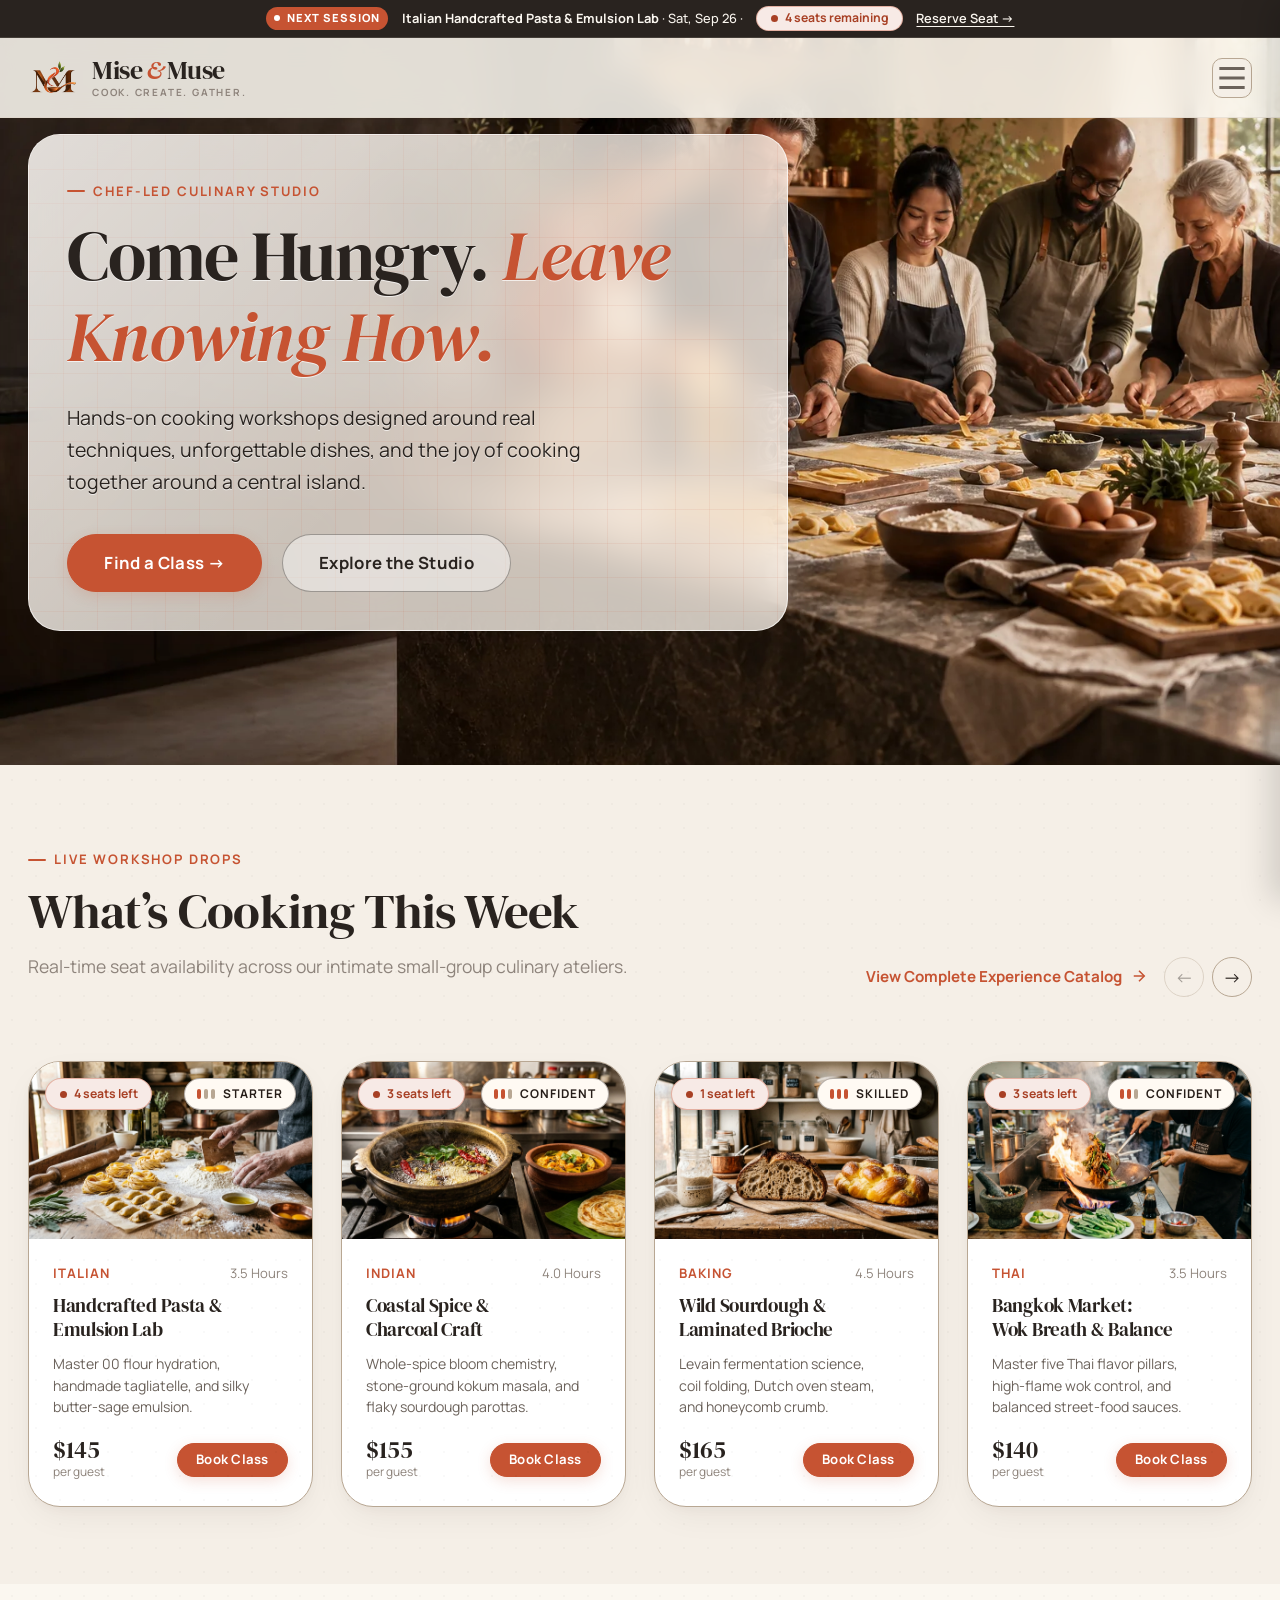
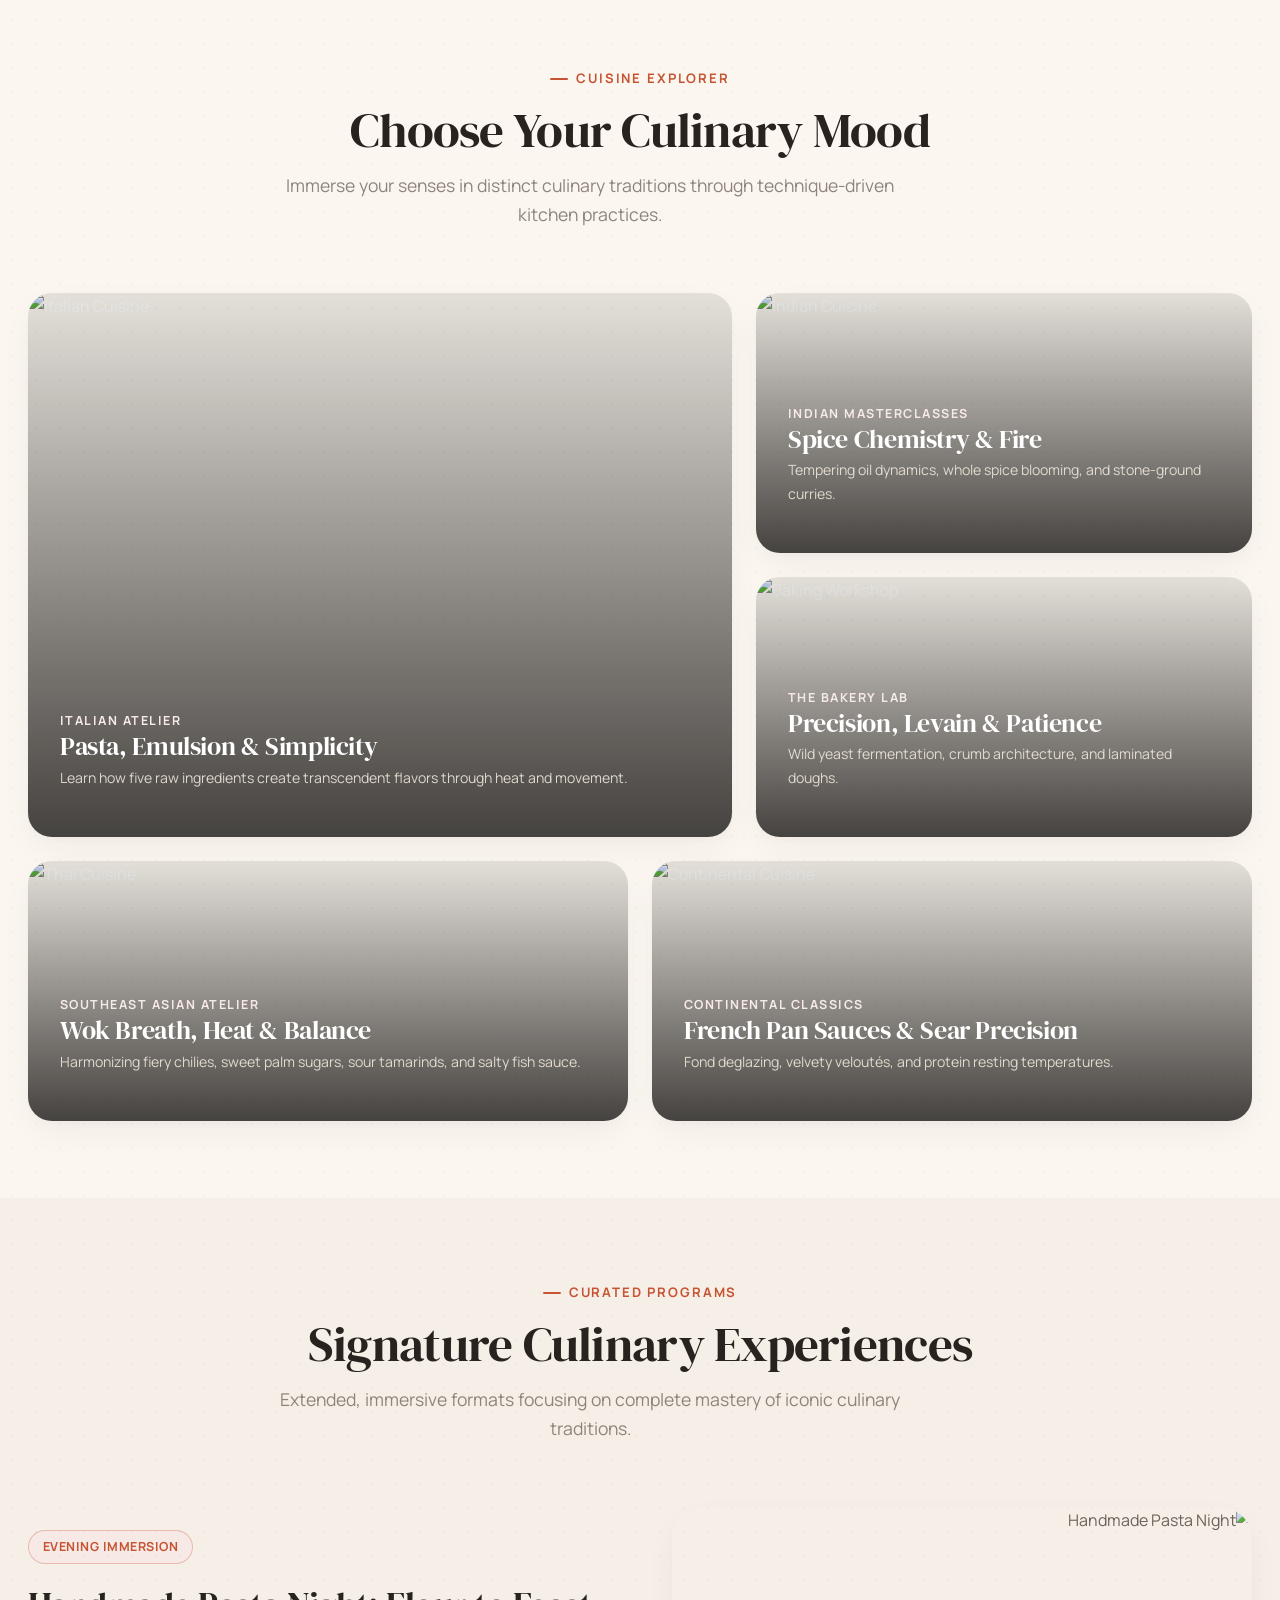
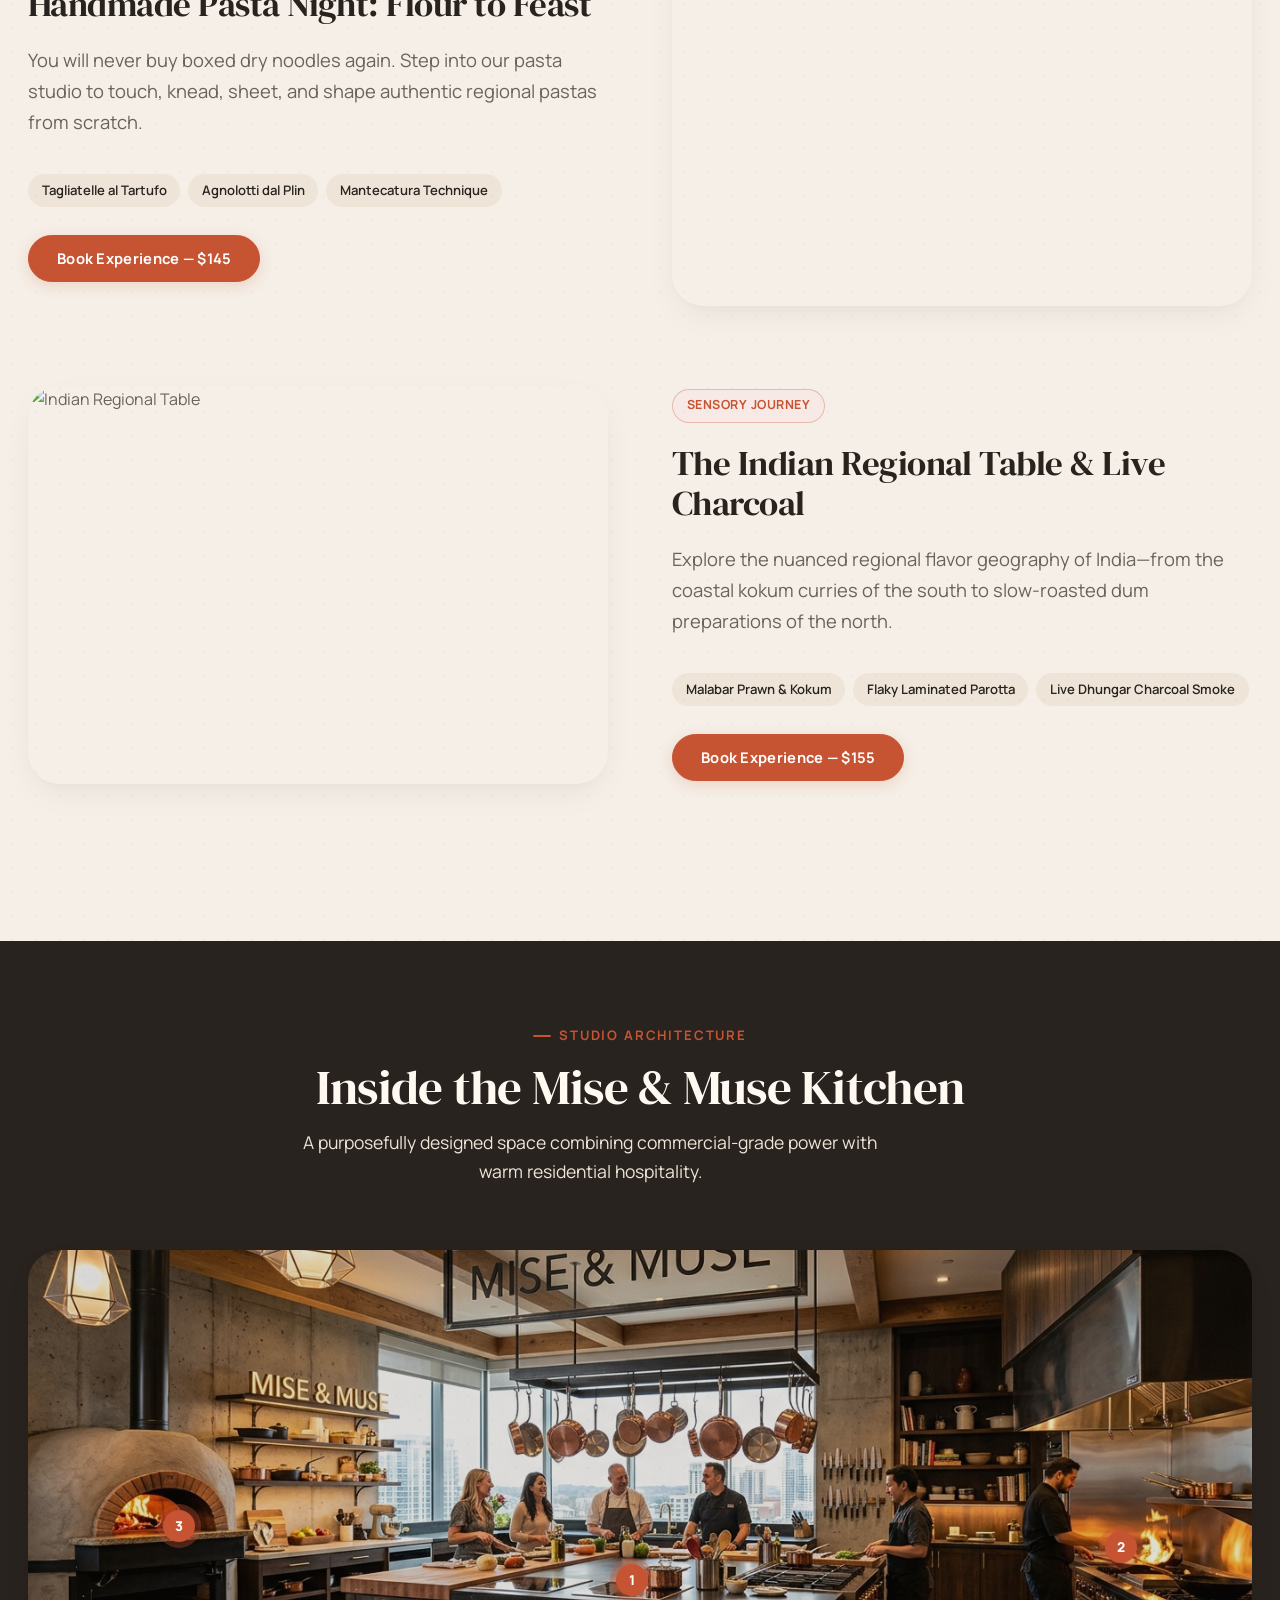
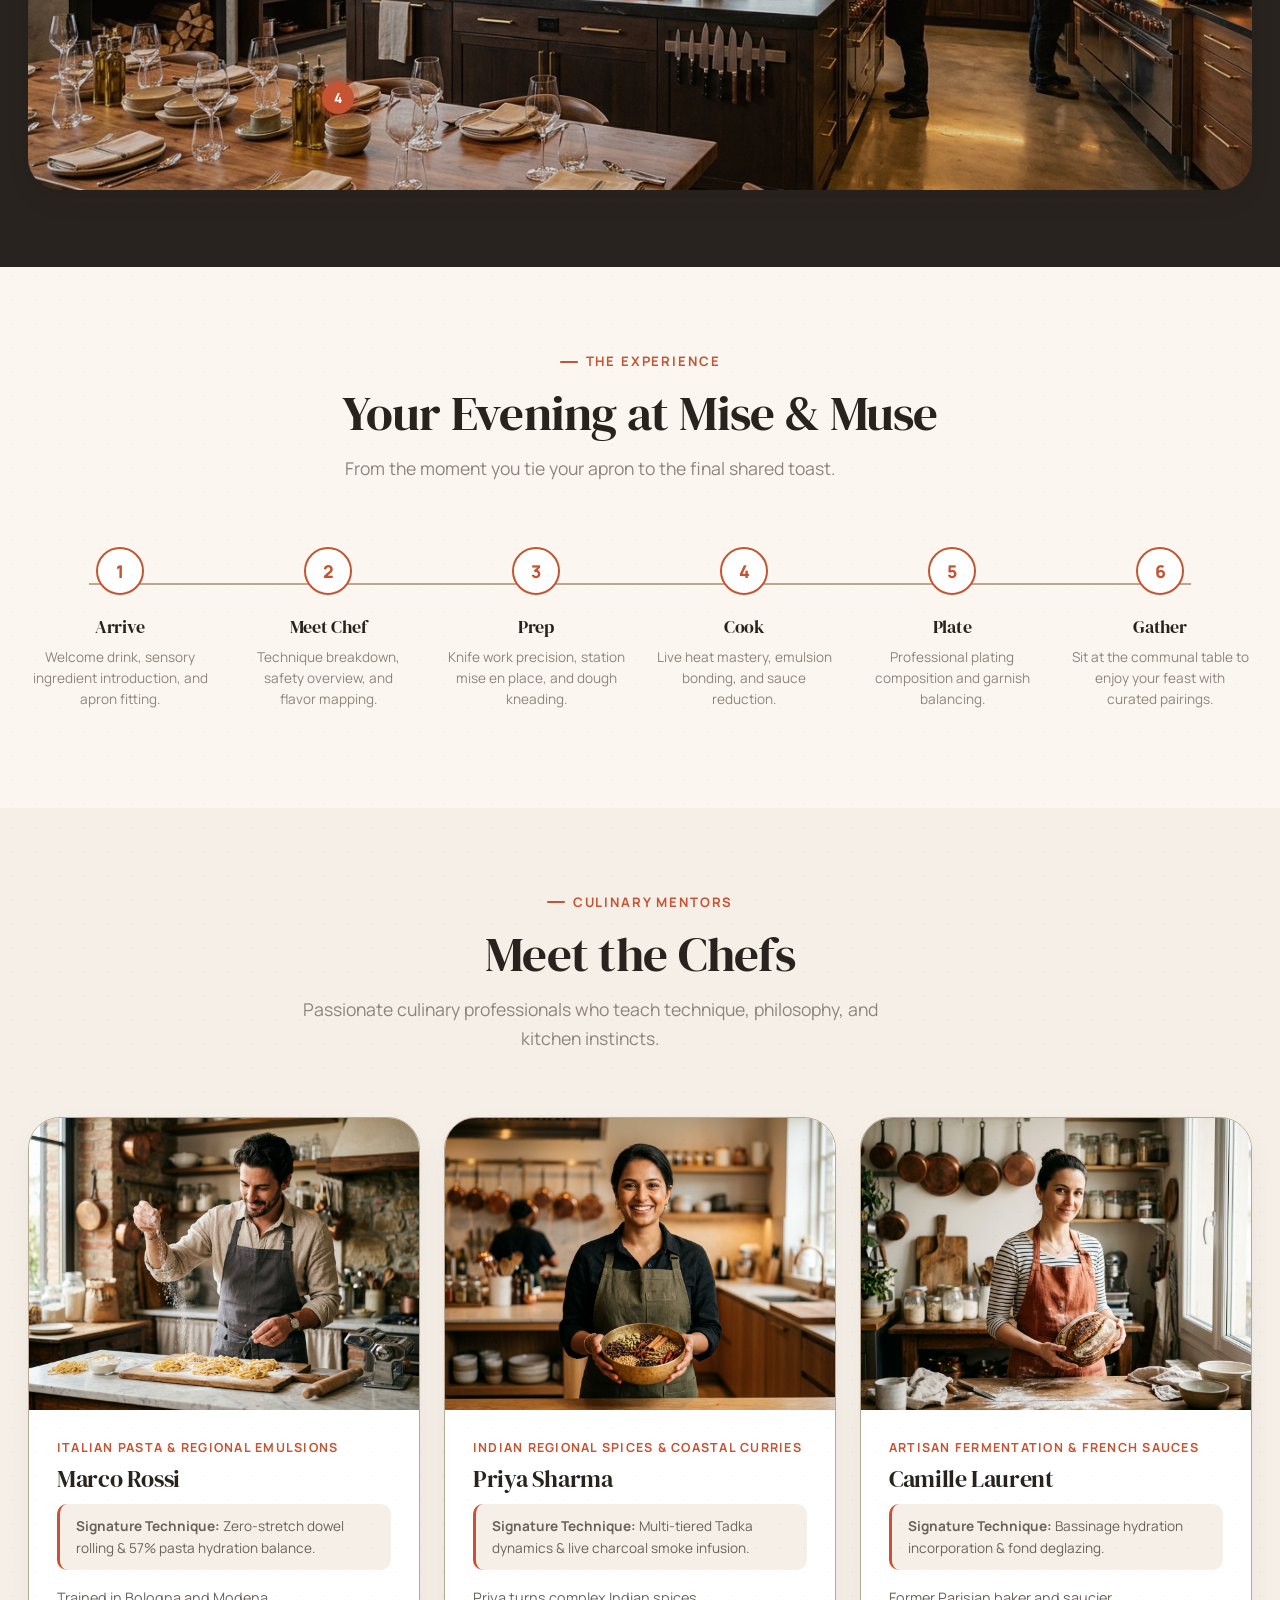
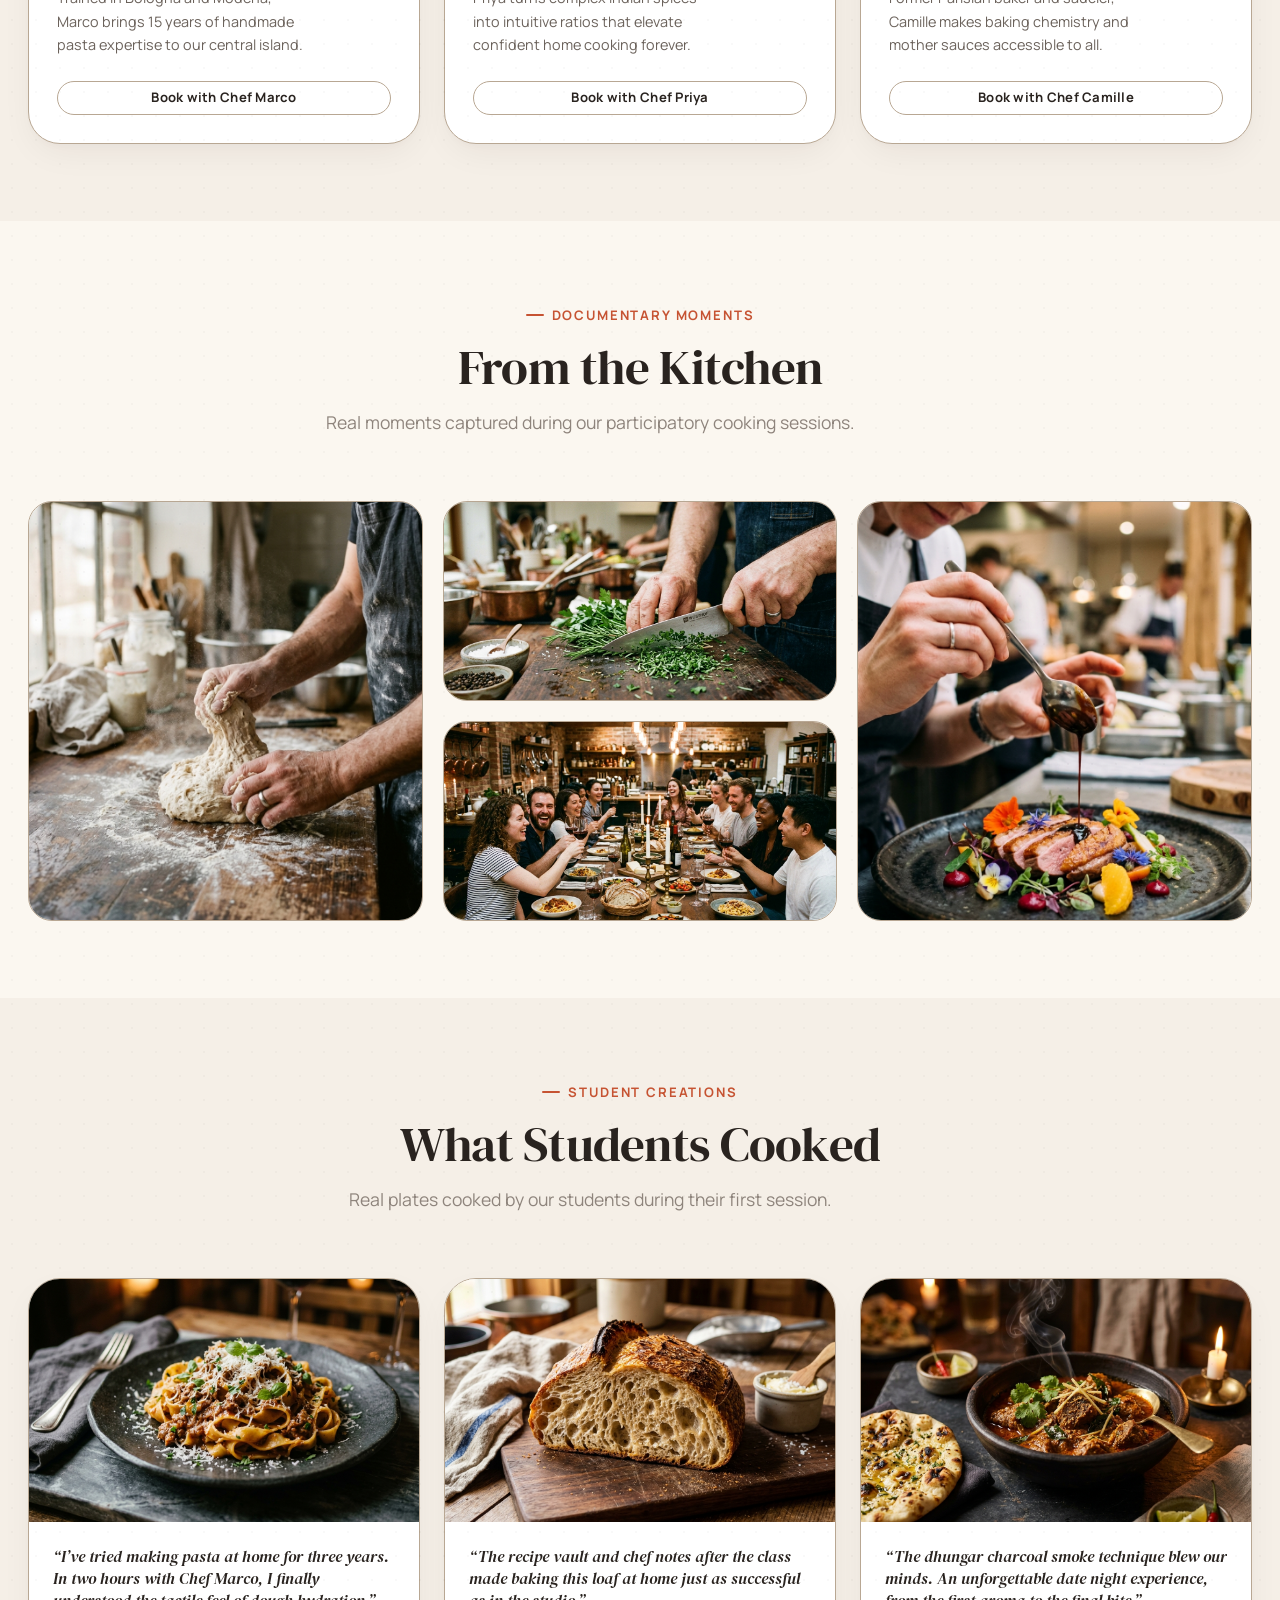
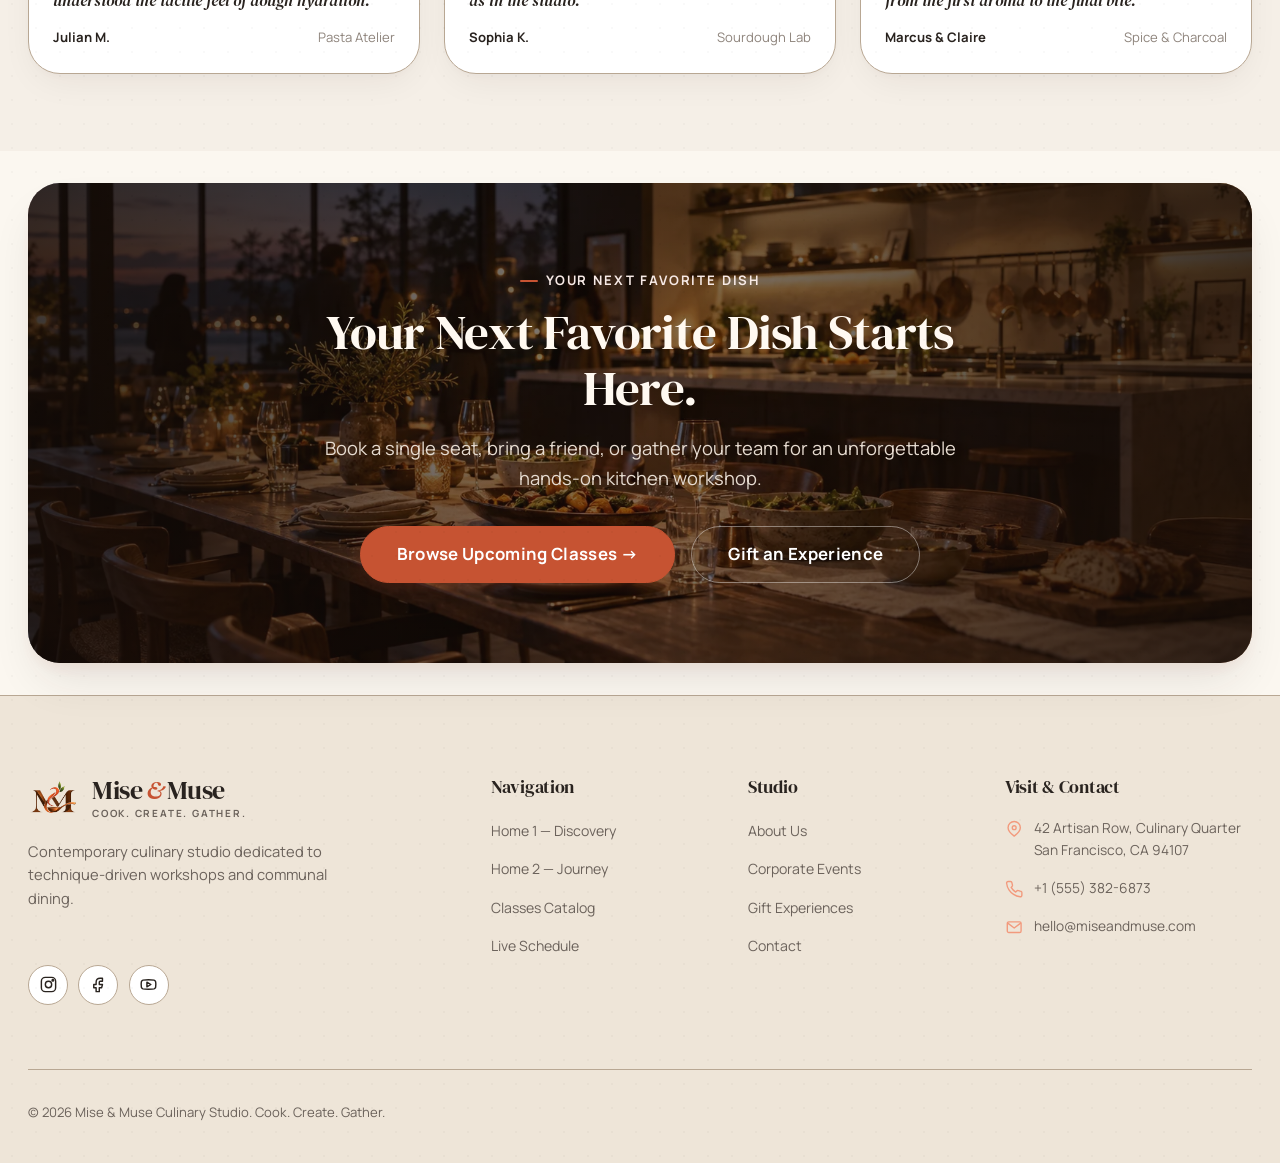
==== commit bbc132ab: "bugs fixed" ====
--- a/index.html
+++ b/index.html
@@ -14,14 +14,14 @@
   <link rel="stylesheet" href="css/main.css">
   <link rel="stylesheet" href="css/header.css">
   <link rel="stylesheet" href="css/buttons.css">
-  <link rel="stylesheet" href="css/editorial.css?v=6">
+  <link rel="stylesheet" href="css/editorial.css?v=8">
   <link rel="stylesheet" href="css/classes.css?v=2">
   <link rel="stylesheet" href="css/schedule.css">
   <link rel="stylesheet" href="css/booking.css">
   <link rel="stylesheet" href="css/footer.css">
   <link rel="stylesheet" href="css/dark-theme.css">
   <link rel="stylesheet" href="css/rtl.css">
-  <link rel="stylesheet" href="css/responsive.css">
+  <link rel="stylesheet" href="css/responsive.css?v=2">
 </head>
 <body class="texture-grain">
 
@@ -146,13 +146,19 @@
             <h2>What’s Cooking This Week</h2>
             <p class="section-subtitle">Real-time seat availability across our intimate small-group culinary ateliers.</p>
           </div>
-          <a href="classes.html" class="btn-link-editorial">
-            View Complete Experience Catalog
-            <svg width="18" height="18" viewBox="0 0 24 24" fill="none" stroke="currentColor" stroke-width="2"><line x1="5" y1="12" x2="19" y2="12"></line><polyline points="12 5 19 12 12 19"></polyline></svg>
-          </a>
-        </div>
-
-        <div class="class-rail-wrap">
+          <div class="class-grid-header-actions">
+            <a href="classes.html" class="btn-link-editorial">
+              View Complete Experience Catalog
+              <svg width="18" height="18" viewBox="0 0 24 24" fill="none" stroke="currentColor" stroke-width="2"><line x1="5" y1="12" x2="19" y2="12"></line><polyline points="12 5 19 12 12 19"></polyline></svg>
+            </a>
+            <div class="class-grid-nav" aria-label="Browse weekly classes">
+              <button class="class-grid-nav-btn class-grid-prev" type="button" aria-label="Previous class">&#8592;</button>
+              <button class="class-grid-nav-btn class-grid-next" type="button" aria-label="Next class">&#8594;</button>
+            </div>
+          </div>
+        </div>
+
+        <div class="class-rail-wrap" aria-label="This week's cooking classes">
           <div class="class-rail-track">
             <!-- Card 1 -->
             <div class="rail-card">
@@ -277,6 +283,37 @@
                 </div>
               </article>
             </div>
+
+            <!-- Card 5 -->
+            <div class="rail-card">
+              <article class="class-card">
+                <div class="class-card-media">
+                  <img src="images/classes/french-sauces.jpg" alt="Modern French sauces and pan roasting" class="class-card-img">
+                  <div class="class-card-badges">
+                    <span class="seat-pill status-available">4 seats left</span>
+                    <span class="difficulty-pill" data-level="SKILLED">
+                      <span class="difficulty-bars"><span class="difficulty-bar"></span><span class="difficulty-bar"></span><span class="difficulty-bar"></span></span>
+                      Skilled
+                    </span>
+                  </div>
+                </div>
+                <div class="class-card-body">
+                  <div class="class-card-meta-top">
+                    <span class="class-cuisine-tag">Continental</span>
+                    <span>4.0 Hours</span>
+                  </div>
+                  <h3 class="class-card-title"><a href="class-detail.html?id=french-sauce-craft"><span>Modern French Sauces &amp;</span><span>Pan Roasting</span></a></h3>
+                  <p class="class-skill-summary"><span>Classic fond reduction, clarified</span><span>butter emulsions, velout&eacute;, and</span><span>dry-aged sear precision.</span></p>
+                  <div class="class-card-footer">
+                    <div class="class-price">
+                      <span class="price-amount">$170</span>
+                      <span class="price-unit">per guest</span>
+                    </div>
+                    <button class="btn btn-primary btn-sm" onclick="window.openBookingModal('french-sauce-craft')">Book Class</button>
+                  </div>
+                </div>
+              </article>
+            </div>
           </div>
         </div>
       </div>
@@ -624,7 +661,7 @@
               <img src="assets/students/student-curry.jpg" alt="Student coastal curry with dhungar charcoal smoke and garlic naan" class="proof-img" loading="lazy">
             </div>
             <div class="proof-body">
-              <p class="proof-quote">“The dhungar charcoal smoke technique blew our minds. An unforgettable date night experience.”</p>
+              <p class="proof-quote">“The dhungar charcoal smoke technique blew our minds. An unforgettable date night experience, from the first aroma to the final bite.”</p>
               <div class="proof-author">
                 <strong>Marcus & Claire</strong>
                 <span>Spice & Charcoal</span>
--- a/css/main.css
+++ b/css/main.css
@@ -549,3 +549,66 @@
     scroll-behavior: auto !important;
   }
 }
+
+/* Shared back-to-top control, injected on public pages by main.js. */
+.back-to-top {
+  position: fixed;
+  z-index: 1050;
+  inset-inline-end: clamp(1rem, 2.5vw, 2rem);
+  bottom: clamp(1rem, 2.5vw, 2rem);
+  display: inline-flex;
+  align-items: center;
+  justify-content: center;
+  width: 48px;
+  height: 48px;
+  padding: 0;
+  color: #fff;
+  background-color: var(--primary);
+  border: 1px solid var(--primary);
+  border-radius: 50%;
+  box-shadow: 0 8px 24px rgba(35, 24, 20, 0.24);
+  cursor: pointer;
+  opacity: 0;
+  visibility: hidden;
+  pointer-events: none;
+  transform: translateY(12px);
+  transition: opacity var(--transition-fast), visibility var(--transition-fast),
+    transform var(--transition-fast), background-color var(--transition-fast),
+    border-color var(--transition-fast);
+}
+
+.back-to-top.is-visible {
+  opacity: 1;
+  visibility: visible;
+  pointer-events: auto;
+  transform: translateY(0);
+}
+
+.back-to-top:hover,
+.back-to-top:focus-visible {
+  background-color: var(--primary-hover);
+  border-color: var(--primary-hover);
+  transform: translateY(-3px);
+}
+
+.back-to-top:focus-visible {
+  outline: 3px solid var(--primary-glow);
+  outline-offset: 3px;
+}
+
+.back-to-top svg {
+  width: 23px;
+  height: 23px;
+  fill: none;
+  stroke: currentColor;
+  stroke-width: 2.25;
+  stroke-linecap: round;
+  stroke-linejoin: round;
+}
+
+@media (max-width: 480px) {
+  .back-to-top {
+    width: 44px;
+    height: 44px;
+  }
+}
--- a/css/header.css
+++ b/css/header.css
@@ -210,6 +210,13 @@
   display: flex;
   align-items: center;
   gap: 0.75rem;
+}
+
+/* Keep text actions level with the fixed-size theme and direction controls. */
+.header-actions > .btn {
+  height: 40px;
+  min-height: 40px;
+  box-sizing: border-box;
 }
 
 .student-profile-chip {
--- a/css/editorial.css
+++ b/css/editorial.css
@@ -18,6 +18,170 @@
   background-size: cover;
   background-position: center;
   background-repeat: no-repeat;
+}
+
+/* Home 2: editorial learning-path hero, distinct from Home 1. */
+.journey-hero {
+  position: relative;
+  min-height: 78vh;
+  display: flex;
+  align-items: center;
+  overflow: hidden;
+  background: #211a16 var(--banner-image) center / cover no-repeat;
+}
+
+.journey-hero::before {
+  content: '';
+  position: absolute;
+  inset: 0;
+  background: linear-gradient(90deg, rgba(24, 18, 15, 0.94), rgba(24, 18, 15, 0.7) 52%, rgba(24, 18, 15, 0.3));
+}
+
+.journey-hero .container {
+  position: relative;
+  z-index: 1;
+  width: 100%;
+}
+
+.journey-hero-layout {
+  display: grid;
+  grid-template-columns: minmax(0, 1.25fr) minmax(280px, 0.75fr);
+  align-items: end;
+  gap: clamp(3rem, 8vw, 8rem);
+  padding-block: clamp(7rem, 14vh, 10rem) clamp(4rem, 9vh, 7rem);
+}
+
+.journey-hero-copy {
+  max-width: 760px;
+}
+
+.journey-hero-copy .section-eyebrow,
+.journey-hero-copy .hero-title,
+.journey-hero-copy .hero-lead {
+  color: #fff9f1;
+}
+
+.journey-hero-copy .hero-title {
+  font-size: clamp(3.2rem, 6.5vw, 6.4rem);
+  line-height: 0.94;
+}
+
+.journey-hero-copy .hero-title em {
+  display: block;
+  color: #f2a184;
+}
+
+.journey-hero-copy .hero-lead {
+  max-width: 650px;
+  color: rgba(255, 249, 241, 0.82);
+}
+
+.journey-hero-copy .btn-outline {
+  color: #fff9f1;
+  border-color: rgba(255, 249, 241, 0.55);
+  background: rgba(255, 255, 255, 0.06);
+}
+
+.journey-path-card {
+  padding: clamp(1.5rem, 3vw, 2.25rem);
+  border: 1px solid rgba(255, 255, 255, 0.28);
+  border-radius: var(--radius-lg);
+  color: #fff9f1;
+  background: rgba(35, 27, 22, 0.72);
+  box-shadow: 0 24px 60px rgba(0, 0, 0, 0.3);
+  backdrop-filter: blur(14px);
+  -webkit-backdrop-filter: blur(14px);
+}
+
+.journey-path-kicker {
+  display: block;
+  margin-bottom: 1.4rem;
+  color: #f2a184;
+  font-size: 0.75rem;
+  font-weight: 800;
+  letter-spacing: 0.14em;
+  text-transform: uppercase;
+}
+
+.journey-path-list {
+  display: grid;
+  margin: 0;
+  padding: 0;
+  list-style: none;
+}
+
+.journey-path-list li {
+  display: grid;
+  grid-template-columns: 42px 1fr;
+  gap: 0.85rem;
+  align-items: center;
+  padding: 1rem 0;
+  border-top: 1px solid rgba(255, 255, 255, 0.15);
+}
+
+.journey-path-list li > span {
+  color: #f2a184;
+  font-family: var(--font-serif);
+  font-size: 1.15rem;
+}
+
+.journey-path-list strong,
+.journey-path-list small {
+  display: block;
+}
+
+.journey-path-list strong {
+  margin-bottom: 0.2rem;
+  font-family: var(--font-serif);
+  font-size: 1.1rem;
+}
+
+.journey-path-list small {
+  color: rgba(255, 249, 241, 0.68);
+}
+
+.journey-path-link {
+  display: flex;
+  justify-content: space-between;
+  margin-top: 1rem;
+  color: #fff9f1;
+  font-size: 0.86rem;
+  font-weight: 700;
+  text-decoration: none;
+}
+
+.journey-path-link:hover {
+  color: #f2a184;
+}
+
+@media (max-width: 900px) {
+  .journey-hero-layout {
+    grid-template-columns: 1fr;
+    align-items: center;
+    gap: 2rem;
+  }
+
+  .journey-path-card {
+    max-width: 620px;
+  }
+}
+
+@media (max-width: 600px) {
+  .journey-hero {
+    min-height: auto;
+  }
+
+  .journey-hero-layout {
+    padding-block: 5rem 3rem;
+  }
+
+  .journey-hero-copy .hero-title {
+    font-size: clamp(2.65rem, 13vw, 4rem);
+  }
+
+  .journey-hero-copy .hero-cta-group .btn {
+    width: 100%;
+  }
 }
 
 /* =================================================================
@@ -662,28 +826,64 @@
   gap: 0.5rem;
 }
 
-/* Horizontal Class Rail */
+/* Weekly class grid */
 .class-rail-wrap {
-  overflow-x: auto;
-  padding-bottom: 1.5rem;
-  margin-left: -1rem;
-  margin-right: -1rem;
-  padding-left: 1rem;
-  padding-right: 1rem;
-  scroll-snap-type: x mandatory;
-  -webkit-overflow-scrolling: touch;
+  overflow: visible;
 }
 
 .class-rail-track {
-  display: flex;
+  display: grid;
+  grid-template-columns: repeat(4, minmax(0, 1fr));
   gap: 1.75rem;
-  width: max-content;
+  width: 100%;
 }
 
 .rail-card {
-  width: 360px;
-  scroll-snap-align: start;
-  flex-shrink: 0;
+  min-width: 0;
+  transition: transform var(--transition-fast), box-shadow var(--transition-fast);
+}
+
+.class-rail-track > .rail-card.is-grid-hidden {
+  display: none;
+}
+
+.class-grid-header-actions {
+  display: flex;
+  align-items: center;
+  gap: 1rem;
+}
+
+.class-grid-nav {
+  display: flex;
+  gap: 0.5rem;
+}
+
+.class-grid-nav-btn {
+  flex: 0 0 40px;
+  width: 40px;
+  height: 40px;
+  display: inline-flex;
+  align-items: center;
+  justify-content: center;
+  border: 1px solid var(--border-color);
+  border-radius: 50%;
+  background: var(--bg-surface);
+  color: var(--text-main);
+  font-size: 1.15rem;
+  cursor: pointer;
+  transition: all var(--transition-fast);
+}
+
+.class-grid-nav-btn:hover:not(:disabled) {
+  color: #fff;
+  border-color: var(--primary);
+  background: var(--primary);
+  transform: translateY(-2px);
+}
+
+.class-grid-nav-btn:disabled {
+  opacity: 0.4;
+  cursor: not-allowed;
 }
 
 /* Culinary Mood Tiles (Asymmetric Visual Grid) */
@@ -1189,6 +1389,9 @@
 
 .proof-body {
   padding: 1.5rem;
+  display: flex;
+  flex-direction: column;
+  flex: 1;
 }
 
 /* Every quote shares one four-line area so author rows align across the grid. */
@@ -1200,6 +1403,9 @@
   margin-bottom: 1rem;
   line-height: 1.35;
   min-height: calc(1.35em * 4);
+  height: calc(1.35em * 4);
+  overflow-wrap: anywhere;
+  text-wrap: pretty;
 }
 
 .proof-author {
@@ -1208,6 +1414,13 @@
   justify-content: space-between;
   font-size: 0.82rem;
   color: var(--body-muted);
+  margin-top: auto;
+}
+
+@media (max-width: 767px) {
+  .proof-quote {
+    height: auto;
+  }
 }
 
 .proof-author strong {
@@ -1309,7 +1522,20 @@
 
 .curriculum-level-body {
   flex: 1;
+  display: flex;
+  flex-direction: column;
+  align-items: center;
   padding: clamp(1.4rem, 2.4vw, 2rem);
+  text-align: center;
+}
+
+.curriculum-level-body .difficulty-pill {
+  align-self: center;
+}
+
+.curriculum-level-body h3 {
+  width: 100%;
+  text-align: center;
 }
 
 .curriculum-level-desc {
@@ -1331,9 +1557,12 @@
 .curriculum-level-list {
   display: flex;
   flex-direction: column;
+  align-items: center;
   gap: 0.5rem;
+  width: 100%;
   font-size: 0.85rem;
   color: var(--body-muted);
+  text-align: center;
 }
 
 @media (min-width: 768px) and (max-width: 1100px) {
@@ -1577,6 +1806,296 @@
   .studio-detail-grid {
     grid-template-columns: 1fr;
   }
-
-}
-
+}
+
+/* ==========================================================================
+   Home 2 Image Grids: Studio Stat Photo Grid & Journey Moments Gallery
+   ========================================================================== */
+
+/* 1. Stat Photo Grid */
+.stat-photo-grid {
+  display: grid;
+  grid-template-columns: repeat(4, 1fr);
+  gap: 1.5rem;
+  margin-top: 2rem;
+}
+
+.stat-photo-card {
+  position: relative;
+  border-radius: var(--radius-xl);
+  overflow: hidden;
+  height: 380px;
+  background: var(--surface-elevated);
+  border: 1px solid var(--border-color);
+  box-shadow: 0 10px 30px rgba(0, 0, 0, 0.08);
+  transition: transform var(--transition-base), box-shadow var(--transition-base), border-color var(--transition-base);
+  display: flex;
+  flex-direction: column;
+  justify-content: flex-end;
+  padding: 1.75rem;
+}
+
+.stat-photo-card:hover {
+  transform: translateY(-6px);
+  box-shadow: 0 20px 40px rgba(0, 0, 0, 0.22), 0 0 0 1px var(--primary);
+  border-color: var(--primary);
+}
+
+.stat-photo-media {
+  position: absolute;
+  inset: 0;
+  z-index: 1;
+  overflow: hidden;
+}
+
+.stat-photo-media img {
+  width: 100%;
+  height: 100%;
+  object-fit: cover;
+  transition: transform var(--transition-slow);
+}
+
+.stat-photo-card:hover .stat-photo-media img {
+  transform: scale(1.08);
+}
+
+.stat-photo-overlay {
+  position: absolute;
+  inset: 0;
+  background: linear-gradient(180deg, rgba(20, 16, 13, 0.2) 0%, rgba(20, 16, 13, 0.52) 42%, rgba(18, 14, 11, 0.94) 100%);
+  transition: background var(--transition-base);
+}
+
+.stat-photo-card:hover .stat-photo-overlay {
+  background: linear-gradient(180deg, rgba(20, 16, 13, 0.1) 0%, rgba(20, 16, 13, 0.44) 38%, rgba(16, 12, 10, 0.96) 100%);
+}
+
+.stat-photo-content {
+  position: relative;
+  z-index: 2;
+  color: #FFFFFF;
+  display: flex;
+  flex-direction: column;
+  gap: 0.35rem;
+}
+
+.stat-photo-content .stat-tag {
+  align-self: flex-start;
+  padding: 0.3rem 0.75rem;
+  background: rgba(255, 255, 255, 0.16);
+  backdrop-filter: blur(8px);
+  -webkit-backdrop-filter: blur(8px);
+  border: 1px solid rgba(255, 255, 255, 0.28);
+  border-radius: var(--radius-pill);
+  font-size: 0.72rem;
+  font-weight: 700;
+  letter-spacing: 0.08em;
+  text-transform: uppercase;
+  color: #FFF9F1;
+  margin-bottom: 0.5rem;
+}
+
+.stat-photo-content .stat-value {
+  font-family: var(--font-serif);
+  font-size: clamp(2.4rem, 3.2vw, 3.2rem);
+  font-weight: 700;
+  line-height: 1;
+  letter-spacing: -0.02em;
+  color: #FFFFFF;
+  text-shadow: 0 2px 12px rgba(0, 0, 0, 0.45);
+}
+
+.stat-photo-content .stat-label {
+  font-size: 1.1rem;
+  font-weight: 600;
+  line-height: 1.25;
+  color: #FFF5EA;
+  margin: 0;
+}
+
+.stat-photo-content .stat-subtext {
+  font-size: 0.8rem;
+  color: rgba(255, 255, 255, 0.78);
+  line-height: 1.3;
+}
+
+/* 2. Journey Gallery Grid */
+.journey-gallery-grid {
+  display: grid;
+  grid-template-columns: repeat(12, 1fr);
+  grid-auto-rows: 240px;
+  gap: 1.5rem;
+  margin-top: 2rem;
+}
+
+.journey-gallery-item {
+  position: relative;
+  border-radius: var(--radius-xl);
+  overflow: hidden;
+  border: 1px solid var(--border-color);
+  background: var(--surface-elevated);
+  box-shadow: 0 8px 24px rgba(0, 0, 0, 0.06);
+  cursor: pointer;
+  transition: transform var(--transition-base), box-shadow var(--transition-base), border-color var(--transition-base);
+}
+
+.journey-gallery-item:hover {
+  transform: translateY(-5px);
+  box-shadow: 0 20px 40px rgba(0, 0, 0, 0.22);
+  border-color: var(--primary);
+}
+
+.journey-gallery-img {
+  width: 100%;
+  height: 100%;
+  object-fit: cover;
+  transition: transform var(--transition-slow);
+}
+
+.journey-gallery-item:hover .journey-gallery-img {
+  transform: scale(1.07);
+}
+
+.journey-gallery-gradient {
+  position: absolute;
+  inset: 0;
+  background: linear-gradient(180deg, transparent 40%, rgba(18, 14, 11, 0.88) 100%);
+  pointer-events: none;
+  transition: background var(--transition-base);
+}
+
+.journey-gallery-item:hover .journey-gallery-gradient {
+  background: linear-gradient(180deg, transparent 30%, rgba(18, 14, 11, 0.94) 100%);
+}
+
+.journey-gallery-caption {
+  position: absolute;
+  bottom: 1.25rem;
+  left: 1.25rem;
+  right: 1.25rem;
+  display: flex;
+  justify-content: space-between;
+  align-items: flex-end;
+  gap: 0.75rem;
+  z-index: 2;
+  pointer-events: none;
+}
+
+.journey-gallery-badge {
+  background: rgba(24, 20, 18, 0.82);
+  backdrop-filter: blur(10px);
+  -webkit-backdrop-filter: blur(10px);
+  border: 1px solid rgba(255, 255, 255, 0.22);
+  color: #FFFFFF;
+  padding: 0.45rem 0.95rem;
+  border-radius: var(--radius-pill);
+  font-size: 0.84rem;
+  font-weight: 600;
+  box-shadow: 0 4px 14px rgba(0, 0, 0, 0.3);
+  transition: transform var(--transition-fast), background var(--transition-fast);
+}
+
+.journey-gallery-item:hover .journey-gallery-badge {
+  background: var(--primary);
+  color: #FFFFFF;
+  border-color: transparent;
+  transform: translateY(-2px);
+}
+
+.journey-gallery-station {
+  font-size: 0.75rem;
+  font-weight: 500;
+  color: rgba(255, 255, 255, 0.88);
+  background: rgba(0, 0, 0, 0.45);
+  backdrop-filter: blur(8px);
+  -webkit-backdrop-filter: blur(8px);
+  padding: 0.38rem 0.8rem;
+  border-radius: var(--radius-pill);
+  white-space: nowrap;
+  border: 1px solid rgba(255, 255, 255, 0.15);
+}
+
+/* Mosaic Item Spanning */
+.j-item-1 {
+  grid-column: span 7;
+  grid-row: span 2;
+}
+
+.j-item-2 {
+  grid-column: span 5;
+  grid-row: span 1;
+}
+
+.j-item-3 {
+  grid-column: span 5;
+  grid-row: span 1;
+}
+
+.j-item-4 {
+  grid-column: span 5;
+  grid-row: span 1;
+}
+
+.j-item-5 {
+  grid-column: span 7;
+  grid-row: span 1;
+}
+
+/* Responsive Grids */
+@media (max-width: 1024px) {
+  .stat-photo-grid {
+    grid-template-columns: repeat(2, 1fr);
+    gap: 1.25rem;
+  }
+  .stat-photo-card {
+    height: 320px;
+    padding: 1.5rem;
+  }
+  .journey-gallery-grid {
+    grid-template-columns: repeat(2, 1fr);
+    grid-auto-rows: 220px;
+    gap: 1.25rem;
+  }
+  .j-item-1, .j-item-2, .j-item-3, .j-item-4, .j-item-5 {
+    grid-column: span 1;
+    grid-row: span 1;
+  }
+  .j-item-1, .j-item-5 {
+    grid-column: span 2;
+  }
+}
+
+@media (max-width: 600px) {
+  .stat-photo-grid {
+    grid-template-columns: 1fr;
+    gap: 1rem;
+  }
+  .stat-photo-card {
+    height: 280px;
+    padding: 1.25rem;
+  }
+  .journey-gallery-grid {
+    grid-template-columns: 1fr;
+    grid-auto-rows: 230px;
+    gap: 1rem;
+  }
+  .j-item-1, .j-item-2, .j-item-3, .j-item-4, .j-item-5 {
+    grid-column: 1;
+    grid-row: auto;
+  }
+  .journey-gallery-caption {
+    left: 0.85rem;
+    right: 0.85rem;
+    bottom: 0.85rem;
+    flex-wrap: wrap;
+    gap: 0.4rem;
+  }
+  .journey-gallery-badge {
+    font-size: 0.78rem;
+    padding: 0.35rem 0.75rem;
+  }
+  .journey-gallery-station {
+    font-size: 0.7rem;
+    padding: 0.3rem 0.6rem;
+  }
+}
--- a/css/classes.css
+++ b/css/classes.css
@@ -278,13 +278,13 @@
 
 .class-card-title {
   font-family: var(--font-serif);
-  font-size: 1.45rem;
+  font-size: clamp(1.2rem, 1.45vw, 1.35rem);
   line-height: 1.25;
   color: var(--text-main);
   margin-bottom: 0.75rem;
   display: block;
   width: 100%;
-  max-width: 20ch;
+  max-width: none;
   min-height: 2.5em;
   text-wrap: balance;
 }
@@ -298,8 +298,15 @@
 .class-skill-summary > span {
   display: block;
   white-space: nowrap;
-  overflow: hidden;
-  text-overflow: ellipsis;
+  overflow: visible;
+  text-overflow: clip;
+}
+
+@media (max-width: 767px) {
+  .class-card-title a > span,
+  .class-skill-summary > span {
+    white-space: normal;
+  }
 }
 .class-card-title a:hover {
   color: var(--primary);
@@ -311,6 +318,9 @@
   line-height: 1.55;
   margin-bottom: 1.25rem;
   flex-grow: 1;
+  max-width: 40ch;
+  min-height: calc(1.55em * 3);
+  text-wrap: balance;
 }
 
 .class-details-mini {
@@ -785,6 +795,12 @@
   overflow-wrap: break-word;
 }
 
+.technique-copy > span {
+  display: block;
+  min-width: 0;
+  white-space: nowrap;
+}
+
 .technique-bullet {
   color: var(--primary);
   font-weight: 800;
--- a/css/booking.css
+++ b/css/booking.css
@@ -101,6 +101,7 @@
 .booking-modal-body {
   padding: 2rem;
   overflow-y: auto;
+  overflow-x: hidden;
   flex-grow: 1;
 }
 
@@ -243,6 +244,119 @@
   display: flex;
   align-items: center;
   justify-content: space-between;
+}
+
+@media (max-width: 600px) {
+  .booking-modal-overlay {
+    padding: 0.75rem;
+  }
+
+  .booking-modal-container {
+    width: calc(100vw - 1.5rem);
+    max-width: calc(100vw - 1.5rem);
+    max-height: calc(100dvh - 1.5rem);
+    min-width: 0;
+    border-radius: var(--radius-lg);
+  }
+
+  .booking-modal-header {
+    display: grid;
+    grid-template-columns: minmax(0, 1fr) auto;
+    gap: 0.85rem 1rem;
+    align-items: start;
+    padding: 1.15rem 1.25rem;
+  }
+
+  .booking-modal-header > div:first-child {
+    min-width: 0;
+  }
+
+  .booking-modal-header .modal-step-dots {
+    grid-column: 1 / -1;
+    grid-row: 2;
+    justify-self: center;
+  }
+
+  .booking-modal-header .modal-close-btn {
+    grid-column: 2;
+    grid-row: 1;
+  }
+
+  .booking-modal-body {
+    min-width: 0;
+    padding: 1.25rem;
+  }
+
+  .seat-counter-wrap {
+    flex-direction: column;
+    align-items: stretch;
+    gap: 1rem;
+    padding: 1.15rem;
+    text-align: center;
+  }
+
+  .counter-controls {
+    justify-content: center;
+    gap: 0.75rem;
+  }
+
+  .booking-step-content,
+  .booking-summary-box,
+  .booking-step-content .form-control {
+    min-width: 0;
+    max-width: 100%;
+  }
+
+  .booking-step-content .form-group {
+    width: 100%;
+    min-width: 0;
+  }
+
+  #modalDietary {
+    display: block;
+    width: 100% !important;
+    max-width: none;
+    padding-inline: 1rem;
+    font-size: 0.9rem;
+  }
+
+  .booking-summary-box {
+    padding: 1.15rem;
+  }
+
+  .summary-line {
+    display: grid;
+    grid-template-columns: minmax(0, 0.9fr) minmax(0, 1.25fr);
+    gap: 0.75rem;
+    align-items: start;
+    line-height: 1.45;
+  }
+
+  .summary-line > :last-child {
+    min-width: 0;
+    text-align: end;
+    overflow-wrap: anywhere;
+  }
+
+  .booking-modal-footer {
+    gap: 0.75rem;
+    padding: 1rem 1.25rem;
+  }
+
+  .booking-modal-footer .btn {
+    min-width: 0;
+    padding-inline: 0.75rem;
+    white-space: normal;
+    line-height: 1.2;
+  }
+
+  #btnPrevStep {
+    flex: 0 1 100px;
+  }
+
+  #btnNextStep {
+    flex: 1 1 auto;
+  }
 }
 
 /* Confirmation View Component */
--- a/css/footer.css
+++ b/css/footer.css
@@ -130,7 +130,8 @@
   background: var(--primary);
   border-color: var(--primary);
   transform: translateY(-2px);
-  outline: none;
+  outline: 2px solid transparent;
+  box-shadow: 0 0 0 3px var(--primary-glow);
 }
 
 .footer-socials svg {
--- a/css/dark-theme.css
+++ b/css/dark-theme.css
@@ -818,6 +818,13 @@
   border-color: var(--border-color);
 }
 
+[data-theme="dark"] .size-display-badge {
+  background-color: #F6C7B8;
+  color: #43170E;
+  border-color: #E77A58;
+  box-shadow: 0 6px 18px rgba(223, 121, 88, 0.28);
+}
+
 [data-theme="dark"] .gift-card-preview-wrap {
   background: linear-gradient(135deg, #1C1714 0%, #2E2520 100%);
   border: 1px solid rgba(255, 255, 255, 0.15);
@@ -920,6 +927,14 @@
   border-color: rgba(255, 255, 255, 0.3);
 }
 
+[data-theme="dark"] .footer-socials a:hover,
+[data-theme="dark"] .footer-socials a:focus-visible {
+  color: #241714;
+  background: #FFA588;
+  border-color: #FFA588;
+  box-shadow: 0 0 0 3px rgba(255, 165, 136, 0.24);
+}
+
 [data-theme="dark"] .footer-nav-title {
   color: #FFF9F1;
 }
@@ -944,3 +959,24 @@
 [data-theme="dark"] .texture-grain::after {
   background-image: radial-gradient(rgba(255,255,255,0.035) 1px, transparent 0);
 }
+
+/* Home 2 Image Grids in Dark Mode */
+[data-theme="dark"] .stat-photo-card {
+  border-color: rgba(255, 255, 255, 0.12);
+  box-shadow: 0 12px 36px rgba(0, 0, 0, 0.6);
+}
+
+[data-theme="dark"] .stat-photo-card:hover {
+  border-color: var(--primary);
+  box-shadow: 0 20px 48px rgba(0, 0, 0, 0.75), 0 0 0 1px var(--primary);
+}
+
+[data-theme="dark"] .journey-gallery-item {
+  border-color: rgba(255, 255, 255, 0.12);
+  box-shadow: 0 12px 30px rgba(0, 0, 0, 0.55);
+}
+
+[data-theme="dark"] .journey-gallery-item:hover {
+  border-color: var(--primary);
+  box-shadow: 0 20px 48px rgba(0, 0, 0, 0.75);
+}
--- a/css/responsive.css
+++ b/css/responsive.css
@@ -16,6 +16,10 @@
 
 /* Medium Tablets & Laptops (max-width: 1024px) */
 @media (max-width: 1024px) {
+  .class-rail-track {
+    grid-template-columns: repeat(2, minmax(0, 1fr));
+  }
+
   .main-nav {
     display: none;
   }
@@ -101,6 +105,22 @@
   .auth-media-pane {
     min-height: 360px;
   }
+}
+
+@media (max-width: 600px) {
+  .class-rail-track {
+    grid-template-columns: minmax(0, 1fr);
+  }
+
+  .class-grid-header-actions {
+    width: 100%;
+    flex-wrap: wrap;
+  }
+
+  .class-grid-nav {
+    margin-inline-start: auto;
+  }
+
 }
 
 /* Mobile & Small Screens (max-width: 767px) */
@@ -357,14 +377,13 @@
 
 /* Featured class titles share an exact two-line area for consistent alignment. */
 .class-card .class-card-title {
-  display: -webkit-box;
+  display: block;
   min-height: calc(1.25em * 2);
-  max-height: calc(1.25em * 2);
+  max-height: none;
   line-height: 1.25;
-  overflow: hidden;
-  text-overflow: ellipsis;
-  -webkit-box-orient: vertical;
-  -webkit-line-clamp: 2;
+  overflow: visible;
+  text-overflow: clip;
+  -webkit-line-clamp: unset;
 }
 
 :where(.class-card p, .gift-card-desc, .chef-spotlight-card p, .student-proof-card p,
@@ -374,16 +393,32 @@
   -webkit-line-clamp: unset;
 }
 
+/* Keep testimonial copy in one shared four-line row across each grid. */
+.student-proof-card .proof-quote {
+  min-height: calc(1.35em * 4);
+  height: calc(1.35em * 4);
+  max-height: calc(1.35em * 4);
+  overflow: hidden;
+  overflow-wrap: anywhere;
+}
+
+@media (min-width: 1101px) {
+  .student-proof-card .proof-quote {
+    min-height: calc(1.35em * 3);
+    height: calc(1.35em * 3);
+    max-height: calc(1.35em * 3);
+  }
+}
+
 /* Featured class rail: reserve the same three-line copy area on every card. */
 .class-card .class-skill-summary {
-  display: -webkit-box;
+  display: block;
   min-height: calc(1.55em * 3);
-  max-height: calc(1.55em * 3);
+  max-height: none;
   line-height: 1.55;
-  overflow: hidden;
-  text-overflow: ellipsis;
-  -webkit-box-orient: vertical;
-  -webkit-line-clamp: 3;
+  overflow: visible;
+  text-overflow: clip;
+  -webkit-line-clamp: unset;
 }
 
 /* Desktop/laptop: readable 3-column content cards. */
@@ -738,12 +773,25 @@
   }
 
   #toast-container {
-    inset-inline: 16px;
-    right: auto;
-    bottom: 16px;
-  }
-
-  .toast { max-width: none; }
+    left: 16px;
+    right: 16px;
+    bottom: max(16px, env(safe-area-inset-bottom));
+    width: auto;
+    max-width: calc(100vw - 32px);
+    align-items: stretch;
+  }
+
+  .toast {
+    width: 100%;
+    max-width: 100%;
+    min-width: 0;
+    padding: 0.9rem 1rem;
+    overflow-wrap: anywhere;
+  }
+
+  .toast > span {
+    min-width: 0;
+  }
 }
 
 @media (max-width: 380px) {
@@ -767,3 +815,168 @@
   background-position: left 1rem center;
 }
 
+/* Schedule: compact, ordered mobile cards with no inherited desktop grid tracks. */
+@media (max-width: 767px) {
+  .schedule-workspace .container,
+  .schedule-controls,
+  .sessions-list-wrap {
+    min-width: 0;
+    max-width: 100%;
+  }
+
+  .schedule-controls {
+    align-items: stretch;
+    gap: 1.25rem;
+    margin-bottom: 1.75rem;
+  }
+
+  .view-toggle-wrap {
+    display: grid;
+    grid-template-columns: repeat(2, minmax(0, 1fr));
+    width: 100%;
+    border-radius: var(--radius-lg);
+  }
+
+  .view-toggle-btn {
+    min-width: 0;
+    min-height: 48px;
+    padding: 0.65rem 0.5rem;
+    justify-content: center;
+    text-align: center;
+    white-space: normal;
+    line-height: 1.2;
+  }
+
+  .schedule-status-legend {
+    display: grid;
+    grid-template-columns: 1fr;
+    justify-items: center;
+    width: 100%;
+    gap: 0.65rem;
+  }
+
+  .schedule-status-legend .status-key,
+  .schedule-status-legend .status-key + .status-key {
+    padding: 0;
+    border: 0;
+  }
+
+  .sessions-list-wrap {
+    gap: 1.25rem;
+  }
+
+  .session-strip-card {
+    display: grid;
+    grid-template-columns: 84px minmax(0, 1fr) !important;
+    grid-template-rows: auto !important;
+    gap: 1rem !important;
+    width: 100%;
+    min-width: 0;
+    max-width: 100%;
+    min-height: 0;
+    padding: 1rem !important;
+    overflow: hidden;
+    text-align: start !important;
+  }
+
+  .session-strip-card:hover {
+    transform: translateY(-2px);
+  }
+
+  .session-strip-card > .session-date-box {
+    grid-column: 1 !important;
+    grid-row: 1 !important;
+    align-self: stretch !important;
+    width: 84px !important;
+    max-width: 84px !important;
+    min-width: 0;
+    padding: 0.75rem 0.45rem !important;
+    flex-direction: column !important;
+    gap: 0.2rem !important;
+  }
+
+  .session-date-time {
+    white-space: normal !important;
+    line-height: 1.35;
+  }
+
+  .session-strip-card > .session-info-main {
+    grid-column: 2 !important;
+    grid-row: 1 !important;
+    min-width: 0 !important;
+    max-width: 100%;
+    align-self: center;
+    text-align: start !important;
+  }
+
+  .session-strip-card .session-title {
+    margin: 0;
+    font-size: 1.15rem !important;
+    line-height: 1.25 !important;
+    text-align: start !important;
+    overflow-wrap: anywhere;
+  }
+
+  .session-strip-card .session-chef-meta {
+    text-align: start !important;
+    overflow-wrap: anywhere;
+  }
+
+  .session-strip-card > div:nth-child(3) {
+    grid-column: 1 / -1 !important;
+    grid-row: 2 !important;
+    display: flex !important;
+    justify-content: flex-start !important;
+    min-width: 0;
+  }
+
+  .session-strip-card .difficulty-pill {
+    width: fit-content;
+    max-width: 100%;
+    margin: 0 !important;
+    white-space: nowrap !important;
+  }
+
+  .session-strip-card > .capacity-indicator {
+    grid-column: 1 / -1 !important;
+    grid-row: 3 !important;
+    width: 100%;
+    min-width: 0 !important;
+    max-width: 100%;
+  }
+
+  .session-strip-card .capacity-stats {
+    flex-wrap: wrap;
+    gap: 0.5rem;
+  }
+
+  .session-strip-card .capacity-stats .seat-pill {
+    width: auto;
+    min-width: 0;
+    max-width: 100%;
+  }
+
+  .session-strip-card > div:last-child {
+    grid-column: 1 / -1 !important;
+    grid-row: 4 !important;
+    display: flex !important;
+    flex-direction: row !important;
+    align-items: center !important;
+    justify-content: space-between !important;
+    gap: 1rem;
+    width: 100%;
+    min-width: 0;
+    padding: 0 !important;
+    text-align: start !important;
+  }
+
+  .session-strip-card > div:last-child > div {
+    margin: 0 !important;
+  }
+
+  .session-strip-card > div:last-child .btn {
+    width: auto;
+    max-width: 70%;
+    white-space: nowrap;
+  }
+}
